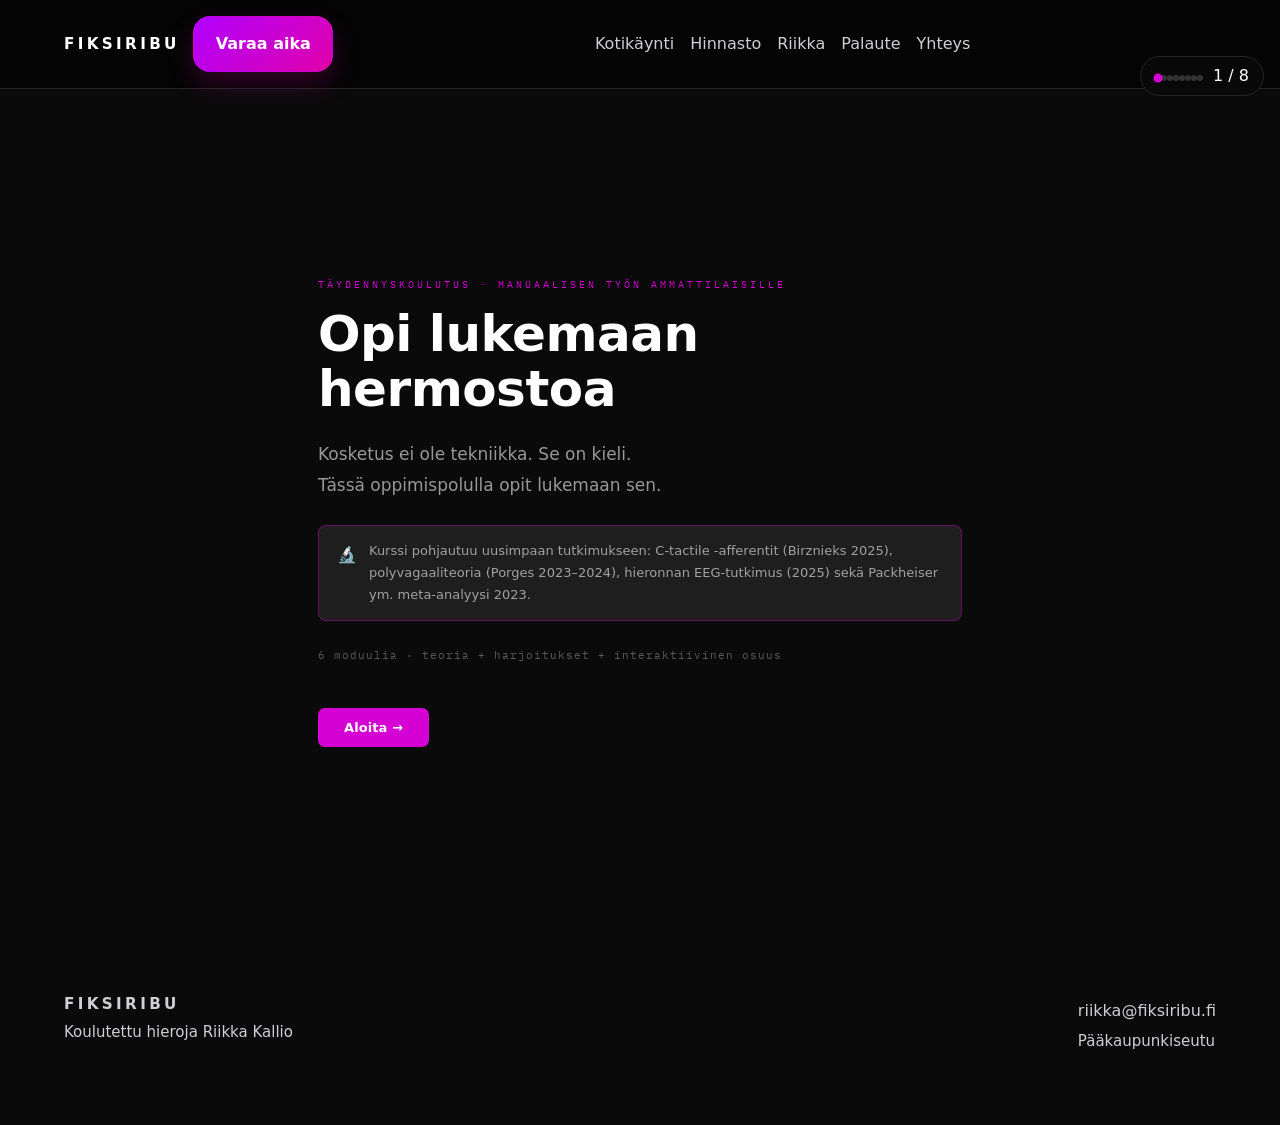
==== koulutus/index.html @ cb8a18ba "Lisää koulutus/index.html - Opi lukemaan hermostoa" ====
<!DOCTYPE html>
<html lang="fi">
<head>
  <meta charset="utf-8">
  <meta name="viewport" content="width=device-width, initial-scale=1">
  <title>Opi lukemaan hermostoa | Täydennyskoulutus | Fiksiribu</title>
  <meta name="description" content="Opi lukemaan hermostoa -täydennyskoulutus manuaalisen työn ammattilaisille. Interaktiivinen verkko-oppiminen hermoston toiminnasta ja kosketuksen laadusta.">
  <link rel="canonical" href="https://fiksiribu.fi/koulutus/">
  <meta property="og:type" content="website">
  <meta property="og:locale" content="fi_FI">
  <meta property="og:site_name" content="Fiksiribu">
  <meta property="og:title" content="Opi lukemaan hermostoa | Fiksiribu">
  <meta property="og:url" content="https://fiksiribu.fi/koulutus/">
  <link rel="stylesheet" href="../assets/css/style.css">
  <link rel="preconnect" href="https://fonts.googleapis.com">
  <link rel="preconnect" href="https://fonts.gstatic.com" crossorigin>
  <link href="https://fonts.googleapis.com/css2?family=IBM+Plex+Mono:wght@400;500&display=swap" rel="stylesheet">
  <style>

*{box-sizing:border-box;margin:0;padding:0}
:root{
  --bg:#0a0a0a;--bg2:#111;--card:#181818;--card2:#1e1e1e;
  --border:#252525;--border2:#333;
  --text:#fff;--muted:rgba(255,255,255,.58);--dim:rgba(255,255,255,.32);
  --pink:#d400d4;--pink2:#e040e0;--psoft:rgba(212,0,212,.14);--pborder:rgba(212,0,212,.38);
  --green:#00c896;--gsoft:rgba(0,200,150,.12);--gborder:rgba(0,200,150,.35);
  --red:#ff4444;--rsoft:rgba(255,68,68,.12);--rborder:rgba(255,68,68,.35);
  --sans:'Inter',system-ui,sans-serif;--mono:'IBM Plex Mono','Courier New',monospace;
}
html{scroll-behavior:smooth}
body{font-family:var(--sans);background:var(--bg);color:var(--text);min-height:100vh;-webkit-font-smoothing:antialiased}
.pb{position:fixed;top:0;left:0;height:2px;background:var(--pink);transition:width .4s;z-index:200}


.nlogo span{color:var(--pink)}


.dot{width:6px;height:6px;border-radius:50%;background:var(--border2);cursor:pointer;transition:all .2s;border:none;padding:0}
.dot.active{background:var(--pink);transform:scale(1.5)}
.dot.done{background:rgba(212,0,212,.45)}

.screen{display:none;min-height:100vh;padding:74px 0 80px}
.screen.active{display:block}
#si.active,#sf.active{display:flex}
.w{max-width:700px;margin:0 auto;padding:0 28px}
.lbl{font-family:var(--mono);font-size:10px;letter-spacing:3px;text-transform:uppercase;color:var(--pink);display:block;margin-bottom:14px}
h1{font-size:clamp(28px,5vw,50px);font-weight:800;line-height:1.1;margin-bottom:22px;letter-spacing:-.5px}
h2{font-size:clamp(18px,3vw,26px);font-weight:700;margin-bottom:16px;letter-spacing:-.3px}
h3{font-size:16px;font-weight:600;margin-bottom:10px}
p{font-size:15px;line-height:1.82;color:var(--muted);margin-bottom:15px}
strong{color:var(--text);font-weight:600}
.quote{font-size:clamp(16px,2.2vw,19px);font-style:italic;color:var(--text);border-left:2px solid var(--pink);padding:6px 0 6px 20px;margin:32px 0;line-height:1.65}
.btn{display:inline-block;font-family:var(--sans);font-size:13px;font-weight:600;padding:12px 26px;border:none;cursor:pointer;transition:all .2s;border-radius:7px;text-decoration:none;letter-spacing:.1px}
.btn-pink{background:var(--pink);color:#fff}.btn-pink:hover{background:#b800b8}
.btn-ghost{background:transparent;color:var(--text);border:1px solid var(--border2);margin-right:10px}.btn-ghost:hover{border-color:rgba(255,255,255,.35);background:var(--card)}
.nb{margin-top:44px;display:flex;flex-wrap:wrap;gap:4px;align-items:center}
.card{background:var(--card);border:1px solid var(--border);border-radius:10px;padding:18px 22px;margin-bottom:10px}
.clbl{font-family:var(--mono);font-size:9px;letter-spacing:2.5px;text-transform:uppercase;color:var(--pink);margin-bottom:6px;display:block}
.card p{margin:0;font-size:14px;color:var(--muted);line-height:1.7}
.divider{height:1px;background:var(--border);margin:38px 0}
.sci{background:var(--card2);border:1px solid var(--pborder);border-radius:8px;padding:14px 18px;margin:16px 0;display:flex;gap:12px;align-items:flex-start}
.sci-icon{font-size:16px;flex-shrink:0;margin-top:2px}
.sci-text{font-size:13px;color:var(--muted);line-height:1.7}
.sci-text strong{color:var(--pink);font-weight:600}
#si{background:var(--bg);align-items:center;padding:0}
#si .w{padding:80px 28px}
#sf{background:var(--bg);align-items:center;justify-content:center;text-align:center;padding:0}
#sf .w{padding:80px 28px}
#sf .principle{font-size:clamp(18px,3vw,24px);font-style:italic;color:var(--pink);margin:32px 0;line-height:1.5}
#sf .footer{font-family:var(--mono);font-size:10px;color:var(--dim);letter-spacing:3px;margin-top:16px}
.anim{background:var(--bg2);border:1px solid var(--border);border-radius:10px;margin:26px 0;position:relative;overflow:hidden}
canvas{display:block;width:100%}
.albl{position:absolute;bottom:10px;right:14px;font-family:var(--mono);font-size:9px;color:var(--dim);letter-spacing:2px}

/* RESPONSE */
.rg{display:grid;grid-template-columns:1fr 1fr;gap:10px;margin:22px 0}
@media(max-width:500px){.rg{grid-template-columns:1fr}}
.rc{background:var(--card);border:1px solid var(--border);border-radius:10px;padding:18px;cursor:pointer;transition:all .2s}
.rc:hover{transform:translateY(-2px);border-color:var(--border2)}
.rc .icon{font-size:20px;margin-bottom:8px;display:block}
.rc h4{font-size:14px;font-weight:600;margin-bottom:4px}
.rc p{font-size:12px;color:var(--dim);margin:0;line-height:1.6}
.rc.safe{border-color:var(--pborder)}
.rc.threat{border-color:var(--rborder)}
.rbox{display:none;padding:15px 18px;margin-bottom:6px;border-left:2px solid var(--pink);background:var(--card);border-radius:0 8px 8px 0;font-size:14px;line-height:1.75;color:var(--muted)}

/* SIGNAL BARS */
.sigs{margin:22px 0}
.srow{display:flex;align-items:center;gap:14px;margin-bottom:13px}
.sname{font-family:var(--mono);font-size:10px;letter-spacing:1px;width:155px;flex-shrink:0;color:var(--dim);text-transform:uppercase}
.sbg{flex:1;height:4px;background:var(--border);border-radius:2px;overflow:hidden}
.sbar{height:100%;width:0;transition:width 1.1s ease;border-radius:2px}
.sval{font-family:var(--mono);font-size:10px;width:52px;text-align:right;letter-spacing:1px}
.simbtns{display:flex;gap:8px;flex-wrap:wrap}
.sbtn{font-family:var(--mono);font-size:10px;letter-spacing:1.5px;text-transform:uppercase;padding:9px 16px;border:1px solid var(--border);background:var(--card);cursor:pointer;transition:all .2s;color:var(--muted);border-radius:6px}
.sbtn:hover{border-color:var(--border2);color:var(--text)}
.sbtn.os{background:var(--psoft);border-color:var(--pborder);color:var(--pink)}
.sbtn.ot{background:var(--rsoft);border-color:var(--rborder);color:var(--red)}

/* KUDOSVASTEET */
.vtabs{display:flex;flex-wrap:wrap;gap:5px;margin:20px 0 0}
.vtab{font-family:var(--mono);font-size:10px;letter-spacing:1.5px;text-transform:uppercase;padding:7px 13px;border:1px solid var(--border);background:var(--card);cursor:pointer;transition:all .2s;color:var(--dim);border-radius:6px}
.vtab:hover{border-color:var(--border2);color:var(--text)}
.vtab.on{background:var(--pink);color:#fff;border-color:var(--pink)}
.vbox{background:var(--card);border:1px solid var(--border);border-radius:0 10px 10px 10px;padding:24px;min-height:190px;animation:fi .25s ease;margin-top:-1px}
@keyframes fi{from{opacity:0;transform:translateY(4px)}to{opacity:1;transform:translateY(0)}}
.vstate{font-family:var(--mono);font-size:9px;letter-spacing:3px;text-transform:uppercase;color:var(--pink);margin-bottom:5px}
.vtitle{font-size:21px;font-weight:700;margin-bottom:11px;letter-spacing:-.3px}
.vfeel{font-size:14px;font-style:italic;color:var(--muted);margin-bottom:12px;line-height:1.65}
.vdesc{font-size:13px;line-height:1.75;color:var(--muted);margin-bottom:12px}
.vact{border-left:2px solid var(--pink);padding:11px 15px;background:var(--bg2);border-radius:0 6px 6px 0;font-size:13px;line-height:1.7;color:var(--muted)}
.vact strong{font-family:var(--mono);font-size:9px;letter-spacing:2px;text-transform:uppercase;color:var(--pink);display:block;margin-bottom:4px}

/* STEPS */
.step{display:flex;gap:16px;align-items:flex-start;background:var(--card);border:1px solid var(--border);border-radius:10px;border-left:2px solid var(--pink);padding:16px 18px;margin-bottom:9px}
.snum{font-family:var(--mono);font-size:19px;font-weight:500;color:var(--pink);flex-shrink:0;line-height:1.2}
.stxt{font-size:14px;line-height:1.75;color:var(--muted)}
.stxt strong{color:var(--text);font-weight:600}

/* INTERACTIVE EXERCISES */
.ex-wrap{background:var(--card);border:1px solid var(--border);border-radius:10px;padding:22px;margin:16px 0}
.ex-title{font-family:var(--mono);font-size:10px;letter-spacing:2px;text-transform:uppercase;color:var(--pink);margin-bottom:10px}
.ex-desc{font-size:14px;color:var(--muted);line-height:1.75;margin-bottom:16px}
.ex-btn{font-family:var(--mono);font-size:10px;letter-spacing:1.5px;text-transform:uppercase;padding:9px 18px;border:1px solid var(--pborder);background:var(--psoft);cursor:pointer;transition:all .2s;color:var(--pink);border-radius:6px;margin-right:8px;margin-bottom:8px}
.ex-btn:hover{background:var(--pink);color:#fff;border-color:var(--pink)}
.ex-result{margin-top:14px;padding:14px 16px;border-radius:8px;font-size:14px;line-height:1.75;display:none}
.ex-result.show{display:block}
.ex-result.good{background:var(--gsoft);border:1px solid var(--gborder);color:rgba(255,255,255,.8)}
.ex-result.neutral{background:var(--psoft);border:1px solid var(--pborder);color:rgba(255,255,255,.8)}

/* TIMER */
.timer-wrap{text-align:center;padding:24px 0}
.timer-ring{width:100px;height:100px;margin:0 auto 16px;position:relative}
.timer-ring svg{transform:rotate(-90deg)}
.timer-num{position:absolute;top:50%;left:50%;transform:translate(-50%,-50%);font-family:var(--mono);font-size:22px;font-weight:500;color:var(--text)}
.timer-label{font-family:var(--mono);font-size:11px;letter-spacing:2px;color:var(--dim);text-transform:uppercase;margin-bottom:14px}
.timer-inst{font-size:14px;color:var(--muted);line-height:1.7;max-width:420px;margin:0 auto 16px}

/* VELOCITY SLIDER */
.vel-wrap{margin:20px 0}
.vel-label{display:flex;justify-content:space-between;font-family:var(--mono);font-size:10px;color:var(--dim);letter-spacing:1px;margin-bottom:8px}
input[type=range]{width:100%;-webkit-appearance:none;appearance:none;height:4px;background:var(--border2);border-radius:2px;outline:none;cursor:pointer}
input[type=range]::-webkit-slider-thumb{-webkit-appearance:none;width:18px;height:18px;background:var(--pink);border-radius:50%;cursor:pointer;transition:transform .1s}
input[type=range]::-webkit-slider-thumb:hover{transform:scale(1.2)}
.vel-feedback{margin-top:14px;padding:12px 16px;border-radius:8px;font-family:var(--mono);font-size:11px;letter-spacing:1px;text-align:center;transition:all .3s}

/* QUIZ */
.quiz-q{font-size:15px;font-weight:600;color:var(--text);margin-bottom:14px;line-height:1.5}
.quiz-opts{display:flex;flex-direction:column;gap:8px}
.qopt{background:var(--bg2);border:1px solid var(--border);border-radius:8px;padding:12px 16px;cursor:pointer;font-size:14px;color:var(--muted);transition:all .2s;text-align:left}
.qopt:hover{border-color:var(--border2);color:var(--text)}
.qopt.correct{background:var(--gsoft);border-color:var(--gborder);color:#fff}
.qopt.wrong{background:var(--rsoft);border-color:var(--rborder);color:#fff}
.quiz-exp{margin-top:12px;padding:12px 16px;background:var(--card2);border-radius:8px;font-size:13px;color:var(--muted);line-height:1.7;display:none}
.quiz-exp.show{display:block}

/* PRESS DEMO */
.pdemo{position:relative;cursor:pointer}
.phint{position:absolute;top:12px;left:50%;transform:translateX(-50%);font-family:var(--mono);font-size:10px;letter-spacing:2px;color:var(--dim);background:rgba(0,0,0,.6);padding:4px 12px;border-radius:20px;white-space:nowrap;pointer-events:none}

/* OBSERVATION CHECKLIST */
.checklist{display:grid;grid-template-columns:1fr 1fr;gap:8px;margin:16px 0}
@media(max-width:480px){.checklist{grid-template-columns:1fr}}
.citem{display:flex;align-items:center;gap:10px;background:var(--card);border:1px solid var(--border);border-radius:8px;padding:10px 14px;cursor:pointer;transition:all .2s;user-select:none}
.citem:hover{border-color:var(--border2)}
.citem.checked{background:var(--psoft);border-color:var(--pborder)}
.cbox{width:16px;height:16px;border:1px solid var(--border2);border-radius:4px;flex-shrink:0;display:flex;align-items:center;justify-content:center;transition:all .2s;font-size:11px}
.citem.checked .cbox{background:var(--pink);border-color:var(--pink);color:#fff}
.ctext{font-size:12px;color:var(--muted);line-height:1.4}
.citem.checked .ctext{color:var(--text)}
.c-score{font-family:var(--mono);font-size:11px;color:var(--dim);letter-spacing:1px;margin-top:10px}

/* BREATH EXERCISE */
.breath-ring{width:120px;height:120px;margin:0 auto;border-radius:50%;border:2px solid var(--pborder);display:flex;align-items:center;justify-content:center;font-family:var(--mono);font-size:12px;letter-spacing:1px;color:var(--pink);transition:all .4s ease;position:relative}
.breath-phase{font-size:11px;letter-spacing:2px;text-transform:uppercase}

/* TABS for sections */
.stabs{display:flex;border-bottom:1px solid var(--border);margin-bottom:20px;gap:0}
.stab{font-family:var(--mono);font-size:10px;letter-spacing:2px;text-transform:uppercase;padding:10px 16px;cursor:pointer;color:var(--dim);border-bottom:2px solid transparent;margin-bottom:-1px;transition:all .2s}
.stab:hover{color:var(--text)}
.stab.on{color:var(--pink);border-bottom-color:var(--pink)}
.spanel{display:none}.spanel.on{display:block}

  /* Kurssi-spesifinen: piilota site-header padding-kompensaatio */
  .koulutus-wrap { padding-top: 0; }
  .screen { padding-top: 0; }
  #si { min-height: calc(100vh - 54px); }
  #sf { min-height: calc(100vh - 54px); }
  </style>
  <script type="text/javascript">
    (function(c,l,a,r,i,t,y){
        c[a]=c[a]||function(){(c[a].q=c[a].q||[]).push(arguments)};
        t=l.createElement(r);t.async=1;t.src="https://www.clarity.ms/tag/"+i;
        y=l.getElementsByTagName(r)[0];y.parentNode.insertBefore(t,y);
    })(window, document, "clarity", "script", "wnuwogjlbn");
  </script>
</head>
<body>
  <a class="skip-link" href="#main-content">Siirry sisältöön</a>
  <div class="site-shell">
    <header class="site-header">
      <div class="container header-inner">
        <div class="header-top">
          <a class="brand" href="../index.html" aria-label="Fiksiribu etusivu">FIKSIRIBU</a>
          <a class="button button-primary header-cta" href="https://ajanvaraus.fiksiribu.fi">Varaa aika</a>
        </div>
        <nav class="site-nav" aria-label="Päänavigaatio">
          <ul class="nav-list">
            <li><a href="../kotikaynti.html">Kotikäynti</a></li>
            <li><a href="../hinnasto.html">Hinnasto</a></li>
            <li><a href="../riikka-kallio.html">Riikka</a></li>
            <li><a href="../palaute.html">Palaute</a></li>
            <li><a href="../yhteys.html">Yhteys</a></li>
          </ul>
        </nav>
      </div>
    </header>

    <main id="main-content">
      <div class="koulutus-wrap">
        <!-- Progress bar -->
        <div class="pb" id="pb"></div>
        <!-- Module dots nav -->
        <div style="position:fixed;top:56px;right:16px;z-index:90;display:flex;align-items:center;gap:10px;background:rgba(10,10,10,0.85);backdrop-filter:blur(10px);padding:6px 14px;border-radius:20px;border:1px solid #252525">
          <div class="ndots" id="dots"></div>
          <div class="nctr" id="ctr"></div>
        </div>

<div class="pb" id="pb"></div>

<!-- INTRO -->
<div class="screen active" id="si">
  <div class="w">
    <span class="lbl">Täydennyskoulutus · Manuaalisen työn ammattilaisille</span>
    <h1>Opi lukemaan<br>hermostoa</h1>
    <p style="font-size:17px;color:var(--muted)">Kosketus ei ole tekniikka. Se on kieli.<br>Tässä oppimispolulla opit lukemaan sen.</p>
    <div class="sci" style="margin:24px 0">
      <div class="sci-icon">🔬</div>
      <div class="sci-text">Kurssi pohjautuu uusimpaan tutkimukseen: C-tactile -afferentit (Birznieks 2025), polyvagaaliteoria (Porges 2023–2024), hieronnan EEG-tutkimus (2025) sekä Packheiser ym. meta-analyysi 2023.</div>
    </div>
    <p style="font-family:var(--mono);font-size:11px;color:var(--dim);letter-spacing:1px">6 moduulia · teoria + harjoitukset + interaktiivinen osuus</p>
    <button class="btn btn-pink" style="margin-top:28px" onclick="go(1)">Aloita →</button>
  </div>
</div>

<!-- M1: IHO ON HERMOSTO -->
<div class="screen" id="s1">
  <div class="w">
    <span class="lbl">Moduuli 1 / 6 — Perusta</span>
    <h1>Iho on hermosto</h1>
    <p>Kosketus ei jää iholle. Se kulkee hermostoa pitkin aivoihin alle sekunnissa — ennen kuin asiakas tietoisesti rekisteröi mitään.</p>

    <div class="anim" style="height:170px">
      <canvas id="c1" height="170"></canvas>
      <div class="albl">IHON RESEPTORIT · JATKUVA SIGNAALI</div>
    </div>

    <div class="sci"><div class="sci-icon">🔬</div><div class="sci-text"><strong>Birznieks 2025 (Journal of Physiology):</strong> C-tactile -afferentit toimivat "stealth-järjestelmänä" — ne eivät tuota tietoista tunnetta vaan ohjaavat emotionaalista prosessointia taustalla. Karvainen iho on niiden pääalue.</div></div>

    <div class="stabs">
      <div class="stab on" onclick="stab(this,'rt1')">Reseptorit</div>
      <div class="stab" onclick="stab(this,'rt2')">Kulkureitti</div>
      <div class="stab" onclick="stab(this,'rt3')">Optimaalinen stimulaatio</div>
    </div>

    <div class="spanel on" id="rt1">
      <div class="card"><span class="clbl">Meissner</span><p>Nopea liike, rytmi, 3–40 Hz. Herättää tarkkaavaisuuden. Ensimmäinen reagoija.</p></div>
      <div class="card"><span class="clbl">Merkel</span><p>Vakaa paine, jatkuvuus. Luo turvallisuuden tunteen. Antaa luvan avata kudosta.</p></div>
      <div class="card"><span class="clbl">Ruffini</span><p>Venytys ja suunta. Rauhoittaa. Aktivoi parasympaattisen. Syvässä työskentelyssä keskeinen.</p></div>
      <div class="card"><span class="clbl">Pacini</span><p>Värähtely, 40–500 Hz. Nopea varoitusjärjestelmä. Liikaa käytettynä tekee kudoksesta levottoman.</p></div>
      <div class="card"><span class="clbl">C-tactile</span><p>Hidas, lämmin kosketus ~3 cm/s. Vapauttaa oksitosiinia. Aktivoi ventraalivagaalisen järjestelmän.</p></div>
    </div>
    <div class="spanel" id="rt2">
      <div class="card"><span class="clbl">Kulkureitti</span><p>Iho → afferentit sensoriset radat → selkäytimen dorsaalisarvi → talamus → somatosensorinen aivokuori + insula → limbinen järjestelmä arvioi turvallisuuden → vagus → parasympaattinen aktivaatio → gamma-motoneuronien inhiboituminen → lihastonuksen lasku.</p></div>
      <div class="sci"><div class="sci-icon">🔬</div><div class="sci-text"><strong>EEG-tutkimus 2025:</strong> Kohtalainen paine hieronnassa lisäsi alfaaktiviteettia (rentoutuminen) ja vähensi betaa/gammaa. Frontaalinen alfaepäsymmetria siirtyi vasemmalle — positiivinen affektiivinen tila.</div></div>
    </div>
    <div class="spanel" id="rt3">
      <div class="card"><span class="clbl">C-tactile optimum</span><p>~3 cm/s nopeus · 1–2 mN paine · ihonlämpö ~32°C · karvainen iho (ei kämmenselkä). Tämä on parasympaattisen rauhoittumisen ikkuna.</p></div>
      <div class="card"><span class="clbl">Ruffini optimum</span><p>Pitkät, hitaat vedot 10–30 sekuntia. Ei nykäistä. Suunta pysyvä. Faskiaalinen jännitys laskee.</p></div>
      <div class="card"><span class="clbl">Merkel optimum</span><p>Hidas, vakaa paine ~0.3–0.5 N. Ei liikettä. Luo ennakoitavuuden ja vakauden tunteen hermostolle.</p></div>
    </div>

    <div class="nb">
      <button class="btn btn-ghost" onclick="go(0)">← Takaisin</button>
      <button class="btn btn-pink" onclick="go(2)">Seuraava →</button>
    </div>
  </div>
</div>

<!-- M2: HERMOSTON LOGIIKKA -->
<div class="screen" id="s2">
  <div class="w">
    <span class="lbl">Moduuli 2 / 6 — Hermoston logiikka</span>
    <h1>Hermosto kysyy aina<br>yhden kysymyksen</h1>
    <div class="quote">"Olenko turvassa?"</div>
    <p>Jokainen kosketus arvioidaan ennen tietoista ajattelua. Porges (2023) kutsuu tätä <strong>neuroseptioksi</strong> — kehon automaattinen turvallisuusskanneri, joka toimii ilman tietoisuutta.</p>

    <div class="sci"><div class="sci-icon">🔬</div><div class="sci-text"><strong>Porges 2023–2024 (The Vagal Paradox):</strong> Ventraalivagaalinen järjestelmä — sosiaalinen sitoutuminen, turvallisuus, yhteys — on hierarkkisesti ensimmäinen. Sympaattinen mobilisaatio ja dorsaalivagaalinen jähmettyminen aktivoituvat vasta kun turvallisuus puuttuu.</div></div>

    <p style="margin-top:8px">Kumman viestin kosketus lähettää?</p>
    <div class="rg">
      <div class="rc safe" onclick="pickR('safe')"><span class="icon">🤲</span><h4>Hidas, tasainen kosketus</h4><p>Ennakoitava. Sama rytmi. Pysyvä paino.</p></div>
      <div class="rc threat" onclick="pickR('threat')"><span class="icon">👊</span><h4>Nopea, voimakas kosketus</h4><p>Yllättävä. Muuttuva. Pakottava.</p></div>
    </div>
    <div class="rbox" id="rbox"></div>

    <div class="divider"></div>
    <h2>Simuloi hermoston vaste</h2>
    <div class="sigs">
      <div class="srow"><div class="sname">Lihastonus</div><div class="sbg"><div class="sbar" id="b1"></div></div><div class="sval" id="v1">—</div></div>
      <div class="srow"><div class="sname">Hengitys</div><div class="sbg"><div class="sbar" id="b2"></div></div><div class="sval" id="v2">—</div></div>
      <div class="srow"><div class="sname">Parasympaattinen</div><div class="sbg"><div class="sbar" id="b3"></div></div><div class="sval" id="v3">—</div></div>
      <div class="srow"><div class="sname">Syke</div><div class="sbg"><div class="sbar" id="b4"></div></div><div class="sval" id="v4">—</div></div>
    </div>
    <div class="simbtns">
      <button class="sbtn" id="sb1" onclick="runSig('safe')">▶ Turvallinen kosketus</button>
      <button class="sbtn" id="sb2" onclick="runSig('threat')">▶ Uhkaava kosketus</button>
    </div>

    <div class="divider"></div>
    <h2>Harjoitus: Nopeuden vaikutus</h2>
    <p>Säädä kosketuksen nopeutta. Mitä hermosto tekee?</p>
    <div class="vel-wrap">
      <div class="vel-label"><span>HIDAS (1 cm/s)</span><span>NOPEA (20 cm/s)</span></div>
      <input type="range" min="1" max="20" value="3" id="velSlider" oninput="updateVel(this.value)">
      <div class="vel-feedback" id="velFb"></div>
    </div>

    <div class="nb">
      <button class="btn btn-ghost" onclick="go(1)">← Takaisin</button>
      <button class="btn btn-pink" onclick="go(3)">Seuraava →</button>
    </div>
  </div>
</div>

<!-- M3: KUDOSVASTEET -->
<div class="screen" id="s3">
  <div class="w">
    <span class="lbl">Moduuli 3 / 6 — Kudosvasteet</span>
    <h1>Viisi kudosvastetta</h1>
    <p>Hermosto puhuu käsiesi kautta. Nämä ovat sen viisi tapaa vastata kosketukseen.</p>
    <div class="vtabs" id="vtabs"></div>
    <div class="vbox" id="vbox"></div>

    <div class="divider"></div>
    <h2>Tunnista vaste — harjoitus</h2>
    <p>Lue kuvaus. Mikä kudosvaste on kyseessä?</p>
    <div id="quizWrap"></div>

    <div class="divider"></div>
    <div class="quote">"Sinä et avaa kudosta. Sinä annat keholle mahdollisuuden avautua."</div>

    <div class="nb">
      <button class="btn btn-ghost" onclick="go(2)">← Takaisin</button>
      <button class="btn btn-pink" onclick="go(4)">Seuraava →</button>
    </div>
  </div>
</div>

<!-- M4: HAVAINNOINTI -->
<div class="screen" id="s4">
  <div class="w">
    <span class="lbl">Moduuli 4 / 6 — Havainnointi</span>
    <h1>Ensin katsot,<br>sitten kosketat</h1>
    <p>Hermostoa luetaan näkemällä ennen tekemistä. Harjoittele ensin yhtä signaalia kerrallaan — liian moni havaintopiste tekee kehosta kohinaa.</p>

    <div class="sci"><div class="sci-icon">🔬</div><div class="sci-text"><strong>Packheiser ym. 2023 (meta-analyysi):</strong> Kosketuksen <em>tiheys</em> korreloi positiivisten terveysvaikutusten kanssa enemmän kuin kesto. Ammattilaisen ja tutun henkilön kosketuksella ei ollut eroa vaikuttavuudessa.</div></div>

    <div class="divider"></div>
    <h2>Hermoston havainnoitavat signaalit</h2>
    <p>Merkitse ne signaalit joita tunnistat jo nyt omassa työssäsi:</p>
    <div class="checklist" id="checklist"></div>
    <div class="c-score" id="cscore"></div>

    <div class="divider"></div>
    <h2>Havainnoinnin järjestys</h2>
    <div class="step"><div class="snum">1</div><div class="stxt"><strong>Hengitys</strong> — kertoo vireystilan ennen kosketusta. Katkonainen = sympaattinen. Syvä ja laskeva = parasympaattinen. Pysähtynyt = puolustus.</div></div>
    <div class="step"><div class="snum">2</div><div class="stxt"><strong>Kasvot</strong> — "tonusmaski". Sympatikus kiristää kasvojen faskian. Pehmeät kasvot = turva. Kalvomainen, kireä iho = puolustus.</div></div>
    <div class="step"><div class="snum">3</div><div class="stxt"><strong>Paino ja asento</strong> — epätasainen paino = valmius. Tasainen = luottamus. Hartiat ylhäällä = sympaattinen. Pudonneet = parasympaattinen.</div></div>
    <div class="step"><div class="snum">4</div><div class="stxt"><strong>Kosketus</strong> — uppoaa = kyllä. Vetäytyy = ei. Odota ennen kuin teet lisää. Älä johda — seuraa.</div></div>

    <div class="nb">
      <button class="btn btn-ghost" onclick="go(3)">← Takaisin</button>
      <button class="btn btn-pink" onclick="go(5)">Seuraava →</button>
    </div>
  </div>
</div>

<!-- M5: KÄYTÄNTÖ & LAATU -->
<div class="screen" id="s5">
  <div class="w">
    <span class="lbl">Moduuli 5 / 6 — Käytäntö</span>
    <h1>Laatu ratkaisee,<br>ei voima</h1>
    <p>Sama voima — täysin eri viesti. Ero ei ole kädessä. Ero on hermoston tulkinnassa.</p>

    <div class="anim pdemo" style="height:165px" id="pdemo" onclick="togglePress()">
      <canvas id="c4" height="165"></canvas>
      <div class="phint" id="phint">Klikkaa vaihtaaksesi tilaa</div>
    </div>

    <div class="sci"><div class="sci-icon">🔬</div><div class="sci-text"><strong>EEG-tutkimus 2025:</strong> Kohtalainen paine → parasympaattinen/rentoutumisprofiili. Voimakas, nopea paine → sympaattinen aktivaatio, neuromotorin herkistyminen. Sama käsi, täysin eri hermoston vasteet.</div></div>

    <div class="divider"></div>
    <h2>Harjoitus: Kosketuksen laadun kalibrointi</h2>

    <div class="ex-wrap">
      <div class="ex-title">⏱ Hitausharjoitus — tee itse</div>
      <div class="ex-desc">Laske kätesi omalle ranteellesi. Liiku siitä kyynärpäähäsi. Tavoite: niin hitaasti että matka kestää yli 30 sekuntia. C-tactile -optimaali on ~3 cm/s.</div>
      <button class="ex-btn" onclick="startTimer(30,'t1','Hyvä. Tässä nopeudessa C-tactile -järjestelmä aktivoituu ja oksitosiini vapautuu. Hermosto tunnistaa tämän turvalliseksi.')">▶ Käynnistä 30s ajastin</button>
      <div id="t1" class="timer-wrap" style="display:none">
        <div class="timer-ring">
          <svg width="100" height="100" viewBox="0 0 100 100">
            <circle cx="50" cy="50" r="44" fill="none" stroke="var(--border2)" stroke-width="4"/>
            <circle cx="50" cy="50" r="44" fill="none" stroke="var(--pink)" stroke-width="4" stroke-dasharray="276.5" id="tring1" stroke-dashoffset="0"/>
          </svg>
          <div class="timer-num" id="tnum1">30</div>
        </div>
        <div class="timer-label" id="tinst1">Liiku hitaasti ranteesta kyynärpäähän</div>
      </div>
      <div class="ex-result" id="tres1"></div>
    </div>

    <div class="ex-wrap">
      <div class="ex-title">🫁 Hengityssynkronia — parin kanssa</div>
      <div class="ex-desc">Laske kätesi asiakkaan selkään. Älä liiku. Odota kolme hengitystä. Neljännellä: anna oman hengityksesi rytmittyä asiakkaan hengitykseen. Tämä on neurofoninen synkronia — hermostot alkavat resonoida.</div>
      <button class="ex-btn" onclick="startBreath()">▶ Hengitysohjaaja</button>
      <div id="breathWrap" style="display:none;margin-top:16px">
        <div class="breath-ring" id="breathRing">
          <span class="breath-phase" id="bphase">SISÄÄN</span>
        </div>
        <div style="text-align:center;margin-top:10px;font-family:var(--mono);font-size:10px;color:var(--dim);letter-spacing:2px" id="bctr">kierros 1 / 6</div>
        <div style="text-align:center;margin-top:8px;font-size:13px;color:var(--muted)" id="binst">Hengitä rauhallisesti. Anna myös oma kehosi laskeutua.</div>
      </div>
    </div>

    <div class="ex-wrap">
      <div class="ex-title">👁 Havaintopäiväkirja — seuraavat 3 hoitoa</div>
      <div class="ex-desc">Valitse yksi signaali jonka harjoittelet seuraavassa kolmessa hoidossa. Vain yksi. Kun yksi tulee näkyviin, muut alkavat kertoa samaa tarinaa.</div>
      <div style="display:flex;flex-wrap:wrap;gap:8px;margin-top:4px">
        <button class="ex-btn" onclick="selectSignal(this,'Hengitys')">Hengitys</button>
        <button class="ex-btn" onclick="selectSignal(this,'Kasvojen pehmeys')">Kasvojen pehmeys</button>
        <button class="ex-btn" onclick="selectSignal(this,'Painon uppoaminen')">Painon uppoaminen</button>
        <button class="ex-btn" onclick="selectSignal(this,'Kudoksen mikroliike')">Kudoksen mikroliike</button>
      </div>
      <div class="ex-result" id="sigResult"></div>
    </div>

    <div class="nb">
      <button class="btn btn-ghost" onclick="go(4)">← Takaisin</button>
      <button class="btn btn-pink" onclick="go(6)">Seuraava →</button>
    </div>
  </div>
</div>

<!-- M6: KOMMUNIKOINTI -->
<div class="screen" id="s6">
  <div class="w">
    <span class="lbl">Moduuli 6 / 6 — Kommunikointi</span>
    <h1>Havainnoi — älä<br>diagnosoi</h1>
    <p>Ammattimainen hermostoviestintä tarkoittaa: kuvaat havaittuja ilmiöitä ilman tulkintaa, ilman diagnoosia, ilman ongelmatarinoita.</p>

    <div class="divider"></div>
    <h2>Kolmen lauseen protokolla</h2>
    <div class="step"><div class="snum">1</div><div class="stxt"><strong>Havainto</strong> — "Kun kosketan tähän, keho reagoi pienenä jännitteenä."</div></div>
    <div class="step"><div class="snum">2</div><div class="stxt"><strong>Kokemus</strong> — "Tuntuuko tämä sinusta painemaiselta, terävältä vai jotain muuta?"</div></div>
    <div class="step"><div class="snum">3</div><div class="stxt"><strong>Toiminta</strong> — "Hidastan hieman, jotta keho ehtii mukaan."</div></div>

    <div class="divider"></div>
    <h2>Harjoitus: Oikea vai väärä lausumistapa?</h2>
    <div id="langQuiz"></div>

    <div class="divider"></div>
    <div class="quote">"Odota kunnes keho sanoo kyllä."</div>

    <div class="nb">
      <button class="btn btn-ghost" onclick="go(5)">← Takaisin</button>
      <button class="btn btn-pink" onclick="go(7)">Yhteenveto →</button>
    </div>
  </div>
</div>

<!-- FINAL -->
<div class="screen" id="sf">
  <div class="w">
    <span class="lbl" style="display:block;text-align:center">Kurssi suoritettu</span>
    <h1 style="text-align:center">Hermosto on<br>luettavissa</h1>
    <div class="principle">"Odota kunnes keho sanoo kyllä."</div>
    <p>Harjoittele ensin yhtä signaalia kerrallaan.<br>Kun yksi tulee näkyviin, muut alkavat kertoa samaa tarinaa.</p>
    <div class="sci" style="text-align:left;margin:24px 0"><div class="sci-icon">📚</div><div class="sci-text">Lähdeaineisto: Birznieks 2025 · Porges 2023–2024 · Packheiser ym. 2023 · EEG-hierontatutkimus 2025 · McGlone ym. 2014 · Löken ym. 2009</div></div>
    <button class="btn btn-pink" onclick="go(0)">Aloita alusta</button>
    <p class="footer">FIKSIRIBU · RIIKKA KALLIO · FIKSIRIBU.FI/KOULUTUS</p>
  </div>
</div>

<script>
// --- NAV ---
const IDS=['si','s1','s2','s3','s4','s5','s6','sf'];
let cur=0;
function go(n){
  IDS.forEach(id=>document.getElementById(id).classList.remove('active'));
  document.getElementById(IDS[n]).classList.add('active');
  cur=n;ui();window.scrollTo(0,0);
  if(n===1)c1Start();
  if(n===3){buildVtabs();showV(0);buildQuiz();}
  if(n===4)buildChecklist();
  if(n===5)c4Start();
  if(n===6)buildLangQuiz();
}
function ui(){
  document.getElementById('pb').style.width=(cur/(IDS.length-1)*100)+'%';
  document.getElementById('ctr').textContent=(cur+1)+' / '+IDS.length;
  document.getElementById('dots').innerHTML=IDS.map((_,i)=>{
    const c='dot'+(i===cur?' active':i<cur?' done':'');
    return`<button class="${c}" onclick="go(${i})"></button>`;
  }).join('');
}
ui();

// --- SECTION TABS ---
function stab(el,panelId){
  el.closest('.w').querySelectorAll('.stab').forEach(t=>t.classList.remove('on'));
  el.classList.add('on');
  el.closest('.w').querySelectorAll('.spanel').forEach(p=>p.classList.remove('on'));
  document.getElementById(panelId).classList.add('on');
}

// --- C1 CANVAS ---
let r1;
function c1Start(){
  cancelAnimationFrame(r1);
  const cv=document.getElementById('c1');
  const ctx=cv.getContext('2d');
  cv.width=cv.parentElement.offsetWidth;
  const W=cv.width,H=170;let t=0;
  const recs=[
    {x:W*.08,y:H*.52,col:'#d400d4',lbl:'Merkel',ph:0},
    {x:W*.26,y:H*.44,col:'#ff66ff',lbl:'Meissner',ph:.7},
    {x:W*.47,y:H*.54,col:'#7c88ff',lbl:'Ruffini',ph:1.4},
    {x:W*.67,y:H*.44,col:'#55aaff',lbl:'Pacini',ph:2.1},
    {x:W*.86,y:H*.52,col:'#ff88cc',lbl:'C-tactile',ph:2.8},
  ];
  function draw(){
    ctx.clearRect(0,0,W,H);
    ctx.beginPath();
    for(let x=0;x<=W;x+=3){const y=H*.27+Math.sin(x*.02+t*.35)*3;x===0?ctx.moveTo(x,y):ctx.lineTo(x,y);}
    ctx.strokeStyle='rgba(224,0,168,.18)';ctx.lineWidth=1;ctx.stroke();
    ctx.beginPath();
    for(let x=0;x<=W;x+=3){const y=H*.79+Math.sin(x*.015+t*.28)*7;x===0?ctx.moveTo(x,y):ctx.lineTo(x,y);}
    ctx.strokeStyle='rgba(224,0,168,.09)';ctx.lineWidth=2;ctx.stroke();
    recs.forEach(r=>{
      const p=Math.sin(t*1.35+r.ph);
      if(p>0.1){
        ctx.beginPath();ctx.moveTo(r.x,r.y-13);ctx.lineTo(r.x,r.y-40-p*13);
        ctx.strokeStyle=r.col;ctx.globalAlpha=p*.8;ctx.lineWidth=1.5;ctx.stroke();ctx.globalAlpha=1;
      }
      const gr=ctx.createRadialGradient(r.x,r.y,0,r.x,r.y,(4+p*3)*3);
      gr.addColorStop(0,r.col+'44');gr.addColorStop(1,'transparent');
      ctx.beginPath();ctx.arc(r.x,r.y,(4+p*3)*3,0,Math.PI*2);ctx.fillStyle=gr;ctx.globalAlpha=.35+p*.2;ctx.fill();ctx.globalAlpha=1;
      ctx.beginPath();ctx.arc(r.x,r.y,4+p*3.5,0,Math.PI*2);
      ctx.fillStyle=r.col;ctx.globalAlpha=.5+p*.5;ctx.fill();ctx.globalAlpha=1;
      ctx.fillStyle='rgba(255,255,255,.45)';ctx.font='9px IBM Plex Mono,monospace';ctx.textAlign='center';
      ctx.fillText(r.lbl,r.x,r.y+19);
    });
    t+=0.038;r1=requestAnimationFrame(draw);
  }
  draw();
}

// --- RESPONSE ---
function pickR(type){
  const b=document.getElementById('rbox');b.style.display='block';
  b.style.borderLeftColor=type==='safe'?'var(--pink)':'var(--red)';
  b.innerHTML=type==='safe'
    ?'<strong style="color:#fff">Parasympaattinen aktivoituu.</strong> Lihastonus laskee. Kudos avautuu itsestään. Ventraalivagaalinen tila: turva, yhteys, palautuminen.'
    :'<strong style="color:var(--red)">Sympaattinen aktivoituu.</strong> Hermosto puolustaa. Lihastonus nousee. Mitä kovempaa painat, sitä enemmän hermosto vastustaa — ei lihaksen syy.';
}

// --- SIGNAL BARS ---
function runSig(type){
  document.getElementById('sb1').className='sbtn'+(type==='safe'?' os':'');
  document.getElementById('sb2').className='sbtn'+(type==='threat'?' ot':'');
  const cfg={
    safe:[{w:14,l:'matala',c:'var(--pink)'},{w:86,l:'syvä',c:'var(--pink)'},{w:90,l:'kyllä',c:'var(--pink)'},{w:22,l:'alhainen',c:'var(--pink)'}],
    threat:[{w:90,l:'korkea',c:'var(--red)'},{w:14,l:'matala',c:'var(--red)'},{w:6,l:'ei',c:'var(--red)'},{w:88,l:'korkea',c:'var(--red)'}]
  };
  cfg[type].forEach((c,i)=>{
    setTimeout(()=>{
      const b=document.getElementById('b'+(i+1));b.style.width=c.w+'%';b.style.background=c.c;
      const v=document.getElementById('v'+(i+1));v.textContent=c.l;v.style.color=c.c;
    },i*220);
  });
}

// --- VELOCITY SLIDER ---
function updateVel(v){
  v=parseInt(v);
  const fb=document.getElementById('velFb');
  let msg,col,bg;
  if(v<=5){
    msg=`${v} cm/s — C-tactile optimaali. Oksitosiinin vapautuminen, parasympaattinen aktivaatio, ventraalivagaalinen tila.`;
    col='var(--pink)';bg='var(--psoft)';
  } else if(v<=10){
    msg=`${v} cm/s — Edelleen C-tactile -alueella. Miellyttävä, rauhoittava. Hieman vähemmän optimaalinen kuin 3 cm/s.`;
    col='var(--green)';bg='var(--gsoft)';
  } else if(v<=15){
    msg=`${v} cm/s — Meissner aktivoituu voimakkaammin. Tarkkaavaisuus nousee. Rauhoittava vaikutus vähenee.`;
    col='rgba(255,200,50,0.9)';bg='rgba(255,200,50,0.1)';
  } else {
    msg=`${v} cm/s — Liian nopea C-tactilelle. Sympaattinen viritys, puolustusreaktio. Hermosto ei tulkitse tätä turvalliseksi.`;
    col='var(--red)';bg='var(--rsoft)';
  }
  fb.style.background=bg;fb.style.border=`1px solid ${col}`;fb.style.color=col;
  fb.style.padding='12px 16px';fb.style.borderRadius='8px';
  fb.textContent=msg;
}
updateVel(3);

// --- KUDOSVASTEET ---
const VV=[
  {n:'Uppoaminen',s:'TURVA',f:'Kudos ikään kuin imaisee käden sisään',
   d:'Hermosto on päättänyt: turvallista. Parasympaattinen aktivoituu. Lihastonus laskee automaattisesti. Golgin jänne-elimet päästävät irti.',
   a:'Pidä rytmi ja paino samana. Älä lisää voimaa — se on tyypillisin virhe. Uppoaminen on hermoston suostumus.'},
  {n:'Betoni',s:'EI VIELÄ',f:'Kiinteä, eloton pinta — ei työnnä pois muttei vastaanota',
   d:'Hermosto on varautunut. Se pitää lihastonuksen vakaana. Ei vastustus — suojautuminen. Gamma-motoneuronit aktiivisia.',
   a:'Älä paina lisää. Pysy paikallasi ja hengitä. Odota uloshengityksen syvenemistä. Hermosto arvioi sinua.'},
  {n:'Tonus',s:'ARVIOINTI',f:'Pieni värinä tai mikrojännite lihaksen alla',
   d:'Hermosto on arviointitilassa. Sympaattinen on läsnä mutta hallittavissa. Lihassukkulat varuillaan.',
   a:'Hidasta rytmiä. Pehmennä oma hengityksesi. Älä päätä etukäteen mihin menet. Anna hermoston valita suunta.'},
  {n:'Aaltoilu',s:'UUDELLEENJÄRJESTELY',f:'Kudos hengittää käden alla — avautuu ja sulkeutuu syklisesti',
   d:'Ventraalivagaalinen palautumistila. Aivorunko, hengitys ja syke synkronoituvat. Tätä ei voi pakottaa — se syntyy kun hermosto luottaa.',
   a:'Älä muuta mitään. Seuraa rytmiä, älä johda. Anna kudoksen johtaa sinua. Tämä on hermoston oma työ.'},
  {n:'Ei-yhteys',s:'JÄHMETTYMINEN',f:'Eloton, tasainen, etäinen — ei vastusta eikä vastaanota',
   d:'Dorsaalivagaalinen tila. Jähmettyminen, energiansäästö. Hermosto ei prosessoi stimulaatiota normaalisti. Trauma- tai uupumustila.',
   a:'Älä lisää ärsykkeitä. Ole paikalla, pidä rytmi, hengitä. Turvallinen läsnäolo on ainoa oikea interventio. Voimakas stimulaatio voi uudelleentraumatisoida.'},
];
function buildVtabs(){
  document.getElementById('vtabs').innerHTML=VV.map((v,i)=>
    `<button class="vtab${i===0?' on':''}" onclick="showV(${i})">${v.n}</button>`
  ).join('');
}
function showV(i){
  document.querySelectorAll('.vtab').forEach((t,j)=>t.classList.toggle('on',j===i));
  const v=VV[i];
  document.getElementById('vbox').innerHTML=`
    <div class="vstate">${v.s}</div>
    <div class="vtitle">${v.n}</div>
    <div class="vfeel">"${v.f}"</div>
    <div class="vdesc">${v.d}</div>
    <div class="vact"><strong>Mitä teet</strong>${v.a}</div>
  `;
}

// --- QUIZ ---
const QUIZZES=[
  {q:'Käsi laskeutuu kudokseen ja tuntuu kuin se imaisisi käden sisään ilman voimaa. Hengitys syvenee.',opts:['Uppoaminen','Betoni','Tonus','Ei-yhteys'],correct:0,exp:'Uppoaminen = hermoston suostumus. Parasympaattinen on aktivoitunut, lihastonus laskenut automaattisesti.'},
  {q:'Kudos on kiinteä ja tasainen. Ei virtausta, ei elävyyttä. Paino ei uppoa muttei myöskään törmää.',opts:['Aaltoilu','Betoni','Uppoaminen','Tonus'],correct:1,exp:'Betoni = "ei vielä". Hermosto arvioi. Älä paina enemmän — pysy ja hengitä.'},
  {q:'Kudos hengittää hitaasti käden alla. Avautuu, sulkeutuu, avautuu. Käsi ei liiku mutta paino tuntuu elävältä.',opts:['Tonus','Ei-yhteys','Aaltoilu','Betoni'],correct:2,exp:'Aaltoilu = ventraalivagaalinen palautumistila. Hermosto tekee oman työnsä. Älä häiritse.'},
];
let qIdx=0,qAnswered=false;
function buildQuiz(){qIdx=0;qAnswered=false;renderQuiz();}
function renderQuiz(){
  if(qIdx>=QUIZZES.length){
    document.getElementById('quizWrap').innerHTML='<div class="ex-result show good">✓ Kaikki vastattu. Hyvä työ — jatka harjoittelemaan tunnistamista käytännön tilanteissa.</div>';
    return;
  }
  const q=QUIZZES[qIdx];
  document.getElementById('quizWrap').innerHTML=`
    <div class="ex-wrap">
      <div class="ex-title">Kysymys ${qIdx+1} / ${QUIZZES.length}</div>
      <div class="quiz-q">${q.q}</div>
      <div class="quiz-opts">${q.opts.map((o,i)=>`<button class="qopt" onclick="answerQ(${i})">${o}</button>`).join('')}</div>
      <div class="quiz-exp" id="qexp">${q.exp}</div>
    </div>`;
  qAnswered=false;
}
function answerQ(i){
  if(qAnswered)return;qAnswered=true;
  const q=QUIZZES[qIdx];
  const opts=document.querySelectorAll('.qopt');
  opts[i].classList.add(i===q.correct?'correct':'wrong');
  if(i!==q.correct)opts[q.correct].classList.add('correct');
  document.getElementById('qexp').classList.add('show');
  setTimeout(()=>{qIdx++;renderQuiz();},2200);
}

// --- CHECKLIST ---
const SIGNALS=[
  'Hengityksen rytmi','Hengityksen syvyys','Kasvojen pehmeys',
  'Silmien ympäristö','Leuan jännite','Hartioiden asento',
  'Painon uppoaminen','Kudosvastus','Kudoksen mikroliike',
  'Lämpötilan muutos','Nielemisrefleksi','Mikroliike hengityksessä'
];
function buildChecklist(){
  const el=document.getElementById('checklist');
  el.innerHTML=SIGNALS.map((s,i)=>`
    <div class="citem" id="ci${i}" onclick="toggleCheck(${i})">
      <div class="cbox" id="cb${i}"></div>
      <div class="ctext">${s}</div>
    </div>`).join('');
  updateScore();
}
function toggleCheck(i){
  const el=document.getElementById('ci'+i);
  const cb=document.getElementById('cb'+i);
  const on=el.classList.toggle('checked');
  cb.textContent=on?'✓':'';
  updateScore();
}
function updateScore(){
  const n=document.querySelectorAll('.citem.checked').length;
  const t=SIGNALS.length;
  const pct=Math.round(n/t*100);
  let msg='';
  if(n===0)msg='Valitse signaalit joita tunnistat jo nyt';
  else if(pct<40)msg=`${n}/${t} — Hyvä lähtökohta. Harjoittele näitä ensin.`;
  else if(pct<70)msg=`${n}/${t} — Vahva perusta. Syventyminen on mahdollista.`;
  else msg=`${n}/${t} — Erinomainen havaintokyky. Jatka syventämistä.`;
  document.getElementById('cscore').textContent=msg;
}

// --- TIMER ---
let timerActive=false;
function startTimer(secs,wrapId,endMsg){
  if(timerActive)return;
  timerActive=true;
  const wrap=document.getElementById(wrapId);wrap.style.display='block';
  const ring=document.getElementById('tring'+wrapId.replace('t',''));
  const num=document.getElementById('tnum'+wrapId.replace('t',''));
  const circ=2*Math.PI*44;
  let remaining=secs;
  const interval=setInterval(()=>{
    remaining--;
    if(num)num.textContent=remaining;
    if(ring)ring.style.strokeDashoffset=circ*(1-remaining/secs);
    if(remaining<=0){
      clearInterval(interval);timerActive=false;
      const res=document.getElementById('tres'+wrapId.replace('t',''));
      if(res){res.textContent=endMsg;res.className='ex-result show good';}
    }
  },1000);
}

// --- BREATH ---
let breathActive=false,breathInterval;
function startBreath(){
  if(breathActive)return;
  breathActive=true;
  document.getElementById('breathWrap').style.display='block';
  const ring=document.getElementById('breathRing');
  const phase=document.getElementById('bphase');
  const ctr=document.getElementById('bctr');
  const inst=document.getElementById('binst');
  const phases=[
    {name:'SISÄÄN',dur:4000,size:'130px',col:'var(--pink)',inst:'Hengitä sisään — tunne rintakehä laajeneva'},
    {name:'PIDÄTÄ',dur:2000,size:'130px',col:'var(--pink)',inst:'Pidätä hetki — levollinen'},
    {name:'ULOS',dur:6000,size:'100px',col:'rgba(224,0,168,0.4)',inst:'Hidas uloshengitys — anna painon laskea'},
    {name:'LEPO',dur:2000,size:'100px',col:'rgba(224,0,168,0.25)',inst:'Lepoa — ennen seuraavaa'},
  ];
  let pi=0,round=1;
  function nextPhase(){
    const p=phases[pi];
    phase.textContent=p.name;
    ring.style.width=p.size;ring.style.height=p.size;
    ring.style.borderColor=p.col;phase.style.color=p.col;
    inst.textContent=p.inst;
    ctr.textContent=`kierros ${round} / 6`;
    pi++;
    if(pi>=phases.length){pi=0;round++;if(round>6){breathActive=false;inst.textContent='Valmis. Tunnetko eron?';return;}}
    breathInterval=setTimeout(nextPhase,p.dur);
  }
  nextPhase();
}

// --- SIGNAL SELECT ---
function selectSignal(btn,name){
  const res=document.getElementById('sigResult');
  res.className='ex-result show neutral';
  res.innerHTML=`<strong style="color:var(--pink)">✓ Valittu: ${name}</strong><br>Seuraa vain tätä signaalia kolmessa seuraavassa hoidossa. Älä tee muuta muutosta. Kirjaa lyhyesti mitä huomasit.`;
}

// --- CANVAS 4 ---
let r4,pm='gentle';
function togglePress(){pm=pm==='gentle'?'force':'gentle';document.getElementById('phint').textContent=pm==='gentle'?'Turvallinen kosketus':'Pakottava kosketus';}
function c4Start(){
  cancelAnimationFrame(r4);
  const cv=document.getElementById('c4');if(!cv)return;
  const ctx=cv.getContext('2d');cv.width=cv.parentElement.offsetWidth;
  const W=cv.width,H=165;let t=0;
  function draw(){
    ctx.clearRect(0,0,W,H);
    const g=pm==='gentle';
    const tension=g?7:34,speed=g?.44:2.1,col=g?'var(--pink)':'var(--red)';
    [.68,.8].forEach((yp,i)=>{
      ctx.beginPath();
      for(let x=0;x<=W;x+=3){const y=H*yp+Math.sin(x*.03+t*speed*(1-.2*i))*tension*(1-.3*i);x===0?ctx.moveTo(x,y):ctx.lineTo(x,y);}
      ctx.strokeStyle=g?`rgba(224,0,168,${i===0?.6:.22})`:`rgba(255,68,68,${i===0?.6:.22})`;ctx.lineWidth=2;ctx.stroke();
    });
    const pulse=Math.sin(t*.9);
    const hy=g?H*.2:H*.1;
    const gr=ctx.createRadialGradient(W/2,hy,0,W/2,hy,28);
    gr.addColorStop(0,g?'rgba(224,0,168,0.3)':'rgba(255,68,68,0.3)');gr.addColorStop(1,'transparent');
    ctx.beginPath();ctx.arc(W/2,hy,28,0,Math.PI*2);ctx.fillStyle=gr;ctx.fill();
    ctx.beginPath();ctx.arc(W/2,hy,13+pulse*2,0,Math.PI*2);
    ctx.strokeStyle=g?'rgba(224,0,168,0.7)':'rgba(255,68,68,0.7)';ctx.lineWidth=1.5;ctx.stroke();
    const al=g?13:45;
    ctx.beginPath();ctx.moveTo(W/2,hy+16);ctx.lineTo(W/2,hy+16+al);
    ctx.strokeStyle=g?'rgba(224,0,168,0.7)':'rgba(255,68,68,0.7)';ctx.lineWidth=1.5;ctx.stroke();
    ctx.beginPath();ctx.moveTo(W/2-5,hy+12+al);ctx.lineTo(W/2,hy+18+al);ctx.lineTo(W/2+5,hy+12+al);ctx.stroke();
    ctx.fillStyle=g?'rgba(224,0,168,0.75)':'rgba(255,68,68,0.75)';
    ctx.font='10px IBM Plex Mono,monospace';ctx.textAlign='center';
    ctx.fillText(g?'Turvallinen → kudos avautuu':'Pakottava → hermosto puolustaa',W/2,H-12);
    t+=0.048;r4=requestAnimationFrame(draw);
  }
  draw();
}

// --- LANGUAGE QUIZ ---
const LANGQ=[
  {stmt:'"Tässä on selkeä lukko — vapautetaan se."',correct:false,exp:'Diagnoosi ilman asiakkaan kokemusta. Oikein: "Tämä kohta reagoi nopealla jännityksellä."'},
  {stmt:'"Kudos pehmenee, kun kevennän."',correct:true,exp:'Oikein. Havainto ilman tulkintaa — kuvaat mitä tapahtuu.'},
  {stmt:'"Sinulla on ärtynyt hermo tässä."',correct:false,exp:'Diagnoosi. Oikein: "Tähän koskiessa kudos reagoi herkästi — tuntuuko se teräväksi vai paineeksi?"'},
  {stmt:'"Hidastan hieman, jotta keho ehtii mukaan."',correct:true,exp:'Oikein. Kerrot mitä teet ja miksi — asiakkaalla autonomia.'},
  {stmt:'"Korjaan tämän kiertovirheen."',correct:false,exp:'Mekaaninen viitekehys. Oikein: "Kokeilen kevyempää suuntaa ja katson miten keho vastaa."'},
];
let lqIdx=0,lqAnswered=false;
function buildLangQuiz(){lqIdx=0;lqAnswered=false;renderLQ();}
function renderLQ(){
  if(lqIdx>=LANGQ.length){
    document.getElementById('langQuiz').innerHTML='<div class="ex-result show good">✓ Valmis. Ammattimainen hermostoviestintä: havainto, kokemus, toiminta — ei diagnoosi.</div>';return;
  }
  const q=LANGQ[lqIdx];
  document.getElementById('langQuiz').innerHTML=`
    <div class="ex-wrap">
      <div class="ex-title">Lausuma ${lqIdx+1} / ${LANGQ.length} — onko tämä hyvä?</div>
      <div class="quiz-q" style="font-style:italic;color:var(--text)">${q.stmt}</div>
      <div style="display:flex;gap:10px;margin-top:14px">
        <button class="ex-btn" onclick="answerLQ(true)">✓ Kyllä, hyvä</button>
        <button class="ex-btn" style="border-color:var(--rborder);background:var(--rsoft);color:var(--red)" onclick="answerLQ(false)">✗ Ei, parantaisin</button>
      </div>
      <div class="quiz-exp" id="lqexp">${q.exp}</div>
    </div>`;
  lqAnswered=false;
}
function answerLQ(ans){
  if(lqAnswered)return;lqAnswered=true;
  const q=LANGQ[lqIdx];
  const exp=document.getElementById('lqexp');exp.classList.add('show');
  if(ans===q.correct)exp.style.borderLeft='2px solid var(--green)';
  else exp.style.borderLeft='2px solid var(--red)';
  setTimeout(()=>{lqIdx++;renderLQ();},2400);
}
</script>

      </div>
    </main>

    <footer class="site-footer">
      <div class="container footer-inner">
        <div>
          <p class="footer-brand">FIKSIRIBU</p>
          <p>Koulutettu hieroja Riikka Kallio</p>
        </div>
        <div class="footer-meta">
          <a href="mailto:riikka@fiksiribu.fi">riikka@fiksiribu.fi</a>
          <p>Pääkaupunkiseutu</p>
        </div>
      </div>
    </footer>
  </div>

  <script>

// --- NAV ---
const IDS=['si','s1','s2','s3','s4','s5','s6','sf'];
let cur=0;
function go(n){
  IDS.forEach(id=>document.getElementById(id).classList.remove('active'));
  document.getElementById(IDS[n]).classList.add('active');
  cur=n;ui();window.scrollTo(0,0);
  if(n===1)c1Start();
  if(n===3){buildVtabs();showV(0);buildQuiz();}
  if(n===4)buildChecklist();
  if(n===5)c4Start();
  if(n===6)buildLangQuiz();
}
function ui(){
  document.getElementById('pb').style.width=(cur/(IDS.length-1)*100)+'%';
  document.getElementById('ctr').textContent=(cur+1)+' / '+IDS.length;
  document.getElementById('dots').innerHTML=IDS.map((_,i)=>{
    const c='dot'+(i===cur?' active':i<cur?' done':'');
    return`<button class="${c}" onclick="go(${i})"></button>`;
  }).join('');
}
ui();

// --- SECTION TABS ---
function stab(el,panelId){
  el.closest('.w').querySelectorAll('.stab').forEach(t=>t.classList.remove('on'));
  el.classList.add('on');
  el.closest('.w').querySelectorAll('.spanel').forEach(p=>p.classList.remove('on'));
  document.getElementById(panelId).classList.add('on');
}

// --- C1 CANVAS ---
let r1;
function c1Start(){
  cancelAnimationFrame(r1);
  const cv=document.getElementById('c1');
  const ctx=cv.getContext('2d');
  cv.width=cv.parentElement.offsetWidth;
  const W=cv.width,H=170;let t=0;
  const recs=[
    {x:W*.08,y:H*.52,col:'#d400d4',lbl:'Merkel',ph:0},
    {x:W*.26,y:H*.44,col:'#ff66ff',lbl:'Meissner',ph:.7},
    {x:W*.47,y:H*.54,col:'#7c88ff',lbl:'Ruffini',ph:1.4},
    {x:W*.67,y:H*.44,col:'#55aaff',lbl:'Pacini',ph:2.1},
    {x:W*.86,y:H*.52,col:'#ff88cc',lbl:'C-tactile',ph:2.8},
  ];
  function draw(){
    ctx.clearRect(0,0,W,H);
    ctx.beginPath();
    for(let x=0;x<=W;x+=3){const y=H*.27+Math.sin(x*.02+t*.35)*3;x===0?ctx.moveTo(x,y):ctx.lineTo(x,y);}
    ctx.strokeStyle='rgba(224,0,168,.18)';ctx.lineWidth=1;ctx.stroke();
    ctx.beginPath();
    for(let x=0;x<=W;x+=3){const y=H*.79+Math.sin(x*.015+t*.28)*7;x===0?ctx.moveTo(x,y):ctx.lineTo(x,y);}
    ctx.strokeStyle='rgba(224,0,168,.09)';ctx.lineWidth=2;ctx.stroke();
    recs.forEach(r=>{
      const p=Math.sin(t*1.35+r.ph);
      if(p>0.1){
        ctx.beginPath();ctx.moveTo(r.x,r.y-13);ctx.lineTo(r.x,r.y-40-p*13);
        ctx.strokeStyle=r.col;ctx.globalAlpha=p*.8;ctx.lineWidth=1.5;ctx.stroke();ctx.globalAlpha=1;
      }
      const gr=ctx.createRadialGradient(r.x,r.y,0,r.x,r.y,(4+p*3)*3);
      gr.addColorStop(0,r.col+'44');gr.addColorStop(1,'transparent');
      ctx.beginPath();ctx.arc(r.x,r.y,(4+p*3)*3,0,Math.PI*2);ctx.fillStyle=gr;ctx.globalAlpha=.35+p*.2;ctx.fill();ctx.globalAlpha=1;
      ctx.beginPath();ctx.arc(r.x,r.y,4+p*3.5,0,Math.PI*2);
      ctx.fillStyle=r.col;ctx.globalAlpha=.5+p*.5;ctx.fill();ctx.globalAlpha=1;
      ctx.fillStyle='rgba(255,255,255,.45)';ctx.font='9px IBM Plex Mono,monospace';ctx.textAlign='center';
      ctx.fillText(r.lbl,r.x,r.y+19);
    });
    t+=0.038;r1=requestAnimationFrame(draw);
  }
  draw();
}

// --- RESPONSE ---
function pickR(type){
  const b=document.getElementById('rbox');b.style.display='block';
  b.style.borderLeftColor=type==='safe'?'var(--pink)':'var(--red)';
  b.innerHTML=type==='safe'
    ?'<strong style="color:#fff">Parasympaattinen aktivoituu.</strong> Lihastonus laskee. Kudos avautuu itsestään. Ventraalivagaalinen tila: turva, yhteys, palautuminen.'
    :'<strong style="color:var(--red)">Sympaattinen aktivoituu.</strong> Hermosto puolustaa. Lihastonus nousee. Mitä kovempaa painat, sitä enemmän hermosto vastustaa — ei lihaksen syy.';
}

// --- SIGNAL BARS ---
function runSig(type){
  document.getElementById('sb1').className='sbtn'+(type==='safe'?' os':'');
  document.getElementById('sb2').className='sbtn'+(type==='threat'?' ot':'');
  const cfg={
    safe:[{w:14,l:'matala',c:'var(--pink)'},{w:86,l:'syvä',c:'var(--pink)'},{w:90,l:'kyllä',c:'var(--pink)'},{w:22,l:'alhainen',c:'var(--pink)'}],
    threat:[{w:90,l:'korkea',c:'var(--red)'},{w:14,l:'matala',c:'var(--red)'},{w:6,l:'ei',c:'var(--red)'},{w:88,l:'korkea',c:'var(--red)'}]
  };
  cfg[type].forEach((c,i)=>{
    setTimeout(()=>{
      const b=document.getElementById('b'+(i+1));b.style.width=c.w+'%';b.style.background=c.c;
      const v=document.getElementById('v'+(i+1));v.textContent=c.l;v.style.color=c.c;
    },i*220);
  });
}

// --- VELOCITY SLIDER ---
function updateVel(v){
  v=parseInt(v);
  const fb=document.getElementById('velFb');
  let msg,col,bg;
  if(v<=5){
    msg=`${v} cm/s — C-tactile optimaali. Oksitosiinin vapautuminen, parasympaattinen aktivaatio, ventraalivagaalinen tila.`;
    col='var(--pink)';bg='var(--psoft)';
  } else if(v<=10){
    msg=`${v} cm/s — Edelleen C-tactile -alueella. Miellyttävä, rauhoittava. Hieman vähemmän optimaalinen kuin 3 cm/s.`;
    col='var(--green)';bg='var(--gsoft)';
  } else if(v<=15){
    msg=`${v} cm/s — Meissner aktivoituu voimakkaammin. Tarkkaavaisuus nousee. Rauhoittava vaikutus vähenee.`;
    col='rgba(255,200,50,0.9)';bg='rgba(255,200,50,0.1)';
  } else {
    msg=`${v} cm/s — Liian nopea C-tactilelle. Sympaattinen viritys, puolustusreaktio. Hermosto ei tulkitse tätä turvalliseksi.`;
    col='var(--red)';bg='var(--rsoft)';
  }
  fb.style.background=bg;fb.style.border=`1px solid ${col}`;fb.style.color=col;
  fb.style.padding='12px 16px';fb.style.borderRadius='8px';
  fb.textContent=msg;
}
updateVel(3);

// --- KUDOSVASTEET ---
const VV=[
  {n:'Uppoaminen',s:'TURVA',f:'Kudos ikään kuin imaisee käden sisään',
   d:'Hermosto on päättänyt: turvallista. Parasympaattinen aktivoituu. Lihastonus laskee automaattisesti. Golgin jänne-elimet päästävät irti.',
   a:'Pidä rytmi ja paino samana. Älä lisää voimaa — se on tyypillisin virhe. Uppoaminen on hermoston suostumus.'},
  {n:'Betoni',s:'EI VIELÄ',f:'Kiinteä, eloton pinta — ei työnnä pois muttei vastaanota',
   d:'Hermosto on varautunut. Se pitää lihastonuksen vakaana. Ei vastustus — suojautuminen. Gamma-motoneuronit aktiivisia.',
   a:'Älä paina lisää. Pysy paikallasi ja hengitä. Odota uloshengityksen syvenemistä. Hermosto arvioi sinua.'},
  {n:'Tonus',s:'ARVIOINTI',f:'Pieni värinä tai mikrojännite lihaksen alla',
   d:'Hermosto on arviointitilassa. Sympaattinen on läsnä mutta hallittavissa. Lihassukkulat varuillaan.',
   a:'Hidasta rytmiä. Pehmennä oma hengityksesi. Älä päätä etukäteen mihin menet. Anna hermoston valita suunta.'},
  {n:'Aaltoilu',s:'UUDELLEENJÄRJESTELY',f:'Kudos hengittää käden alla — avautuu ja sulkeutuu syklisesti',
   d:'Ventraalivagaalinen palautumistila. Aivorunko, hengitys ja syke synkronoituvat. Tätä ei voi pakottaa — se syntyy kun hermosto luottaa.',
   a:'Älä muuta mitään. Seuraa rytmiä, älä johda. Anna kudoksen johtaa sinua. Tämä on hermoston oma työ.'},
  {n:'Ei-yhteys',s:'JÄHMETTYMINEN',f:'Eloton, tasainen, etäinen — ei vastusta eikä vastaanota',
   d:'Dorsaalivagaalinen tila. Jähmettyminen, energiansäästö. Hermosto ei prosessoi stimulaatiota normaalisti. Trauma- tai uupumustila.',
   a:'Älä lisää ärsykkeitä. Ole paikalla, pidä rytmi, hengitä. Turvallinen läsnäolo on ainoa oikea interventio. Voimakas stimulaatio voi uudelleentraumatisoida.'},
];
function buildVtabs(){
  document.getElementById('vtabs').innerHTML=VV.map((v,i)=>
    `<button class="vtab${i===0?' on':''}" onclick="showV(${i})">${v.n}</button>`
  ).join('');
}
function showV(i){
  document.querySelectorAll('.vtab').forEach((t,j)=>t.classList.toggle('on',j===i));
  const v=VV[i];
  document.getElementById('vbox').innerHTML=`
    <div class="vstate">${v.s}</div>
    <div class="vtitle">${v.n}</div>
    <div class="vfeel">"${v.f}"</div>
    <div class="vdesc">${v.d}</div>
    <div class="vact"><strong>Mitä teet</strong>${v.a}</div>
  `;
}

// --- QUIZ ---
const QUIZZES=[
  {q:'Käsi laskeutuu kudokseen ja tuntuu kuin se imaisisi käden sisään ilman voimaa. Hengitys syvenee.',opts:['Uppoaminen','Betoni','Tonus','Ei-yhteys'],correct:0,exp:'Uppoaminen = hermoston suostumus. Parasympaattinen on aktivoitunut, lihastonus laskenut automaattisesti.'},
  {q:'Kudos on kiinteä ja tasainen. Ei virtausta, ei elävyyttä. Paino ei uppoa muttei myöskään törmää.',opts:['Aaltoilu','Betoni','Uppoaminen','Tonus'],correct:1,exp:'Betoni = "ei vielä". Hermosto arvioi. Älä paina enemmän — pysy ja hengitä.'},
  {q:'Kudos hengittää hitaasti käden alla. Avautuu, sulkeutuu, avautuu. Käsi ei liiku mutta paino tuntuu elävältä.',opts:['Tonus','Ei-yhteys','Aaltoilu','Betoni'],correct:2,exp:'Aaltoilu = ventraalivagaalinen palautumistila. Hermosto tekee oman työnsä. Älä häiritse.'},
];
let qIdx=0,qAnswered=false;
function buildQuiz(){qIdx=0;qAnswered=false;renderQuiz();}
function renderQuiz(){
  if(qIdx>=QUIZZES.length){
    document.getElementById('quizWrap').innerHTML='<div class="ex-result show good">✓ Kaikki vastattu. Hyvä työ — jatka harjoittelemaan tunnistamista käytännön tilanteissa.</div>';
    return;
  }
  const q=QUIZZES[qIdx];
  document.getElementById('quizWrap').innerHTML=`
    <div class="ex-wrap">
      <div class="ex-title">Kysymys ${qIdx+1} / ${QUIZZES.length}</div>
      <div class="quiz-q">${q.q}</div>
      <div class="quiz-opts">${q.opts.map((o,i)=>`<button class="qopt" onclick="answerQ(${i})">${o}</button>`).join('')}</div>
      <div class="quiz-exp" id="qexp">${q.exp}</div>
    </div>`;
  qAnswered=false;
}
function answerQ(i){
  if(qAnswered)return;qAnswered=true;
  const q=QUIZZES[qIdx];
  const opts=document.querySelectorAll('.qopt');
  opts[i].classList.add(i===q.correct?'correct':'wrong');
  if(i!==q.correct)opts[q.correct].classList.add('correct');
  document.getElementById('qexp').classList.add('show');
  setTimeout(()=>{qIdx++;renderQuiz();},2200);
}

// --- CHECKLIST ---
const SIGNALS=[
  'Hengityksen rytmi','Hengityksen syvyys','Kasvojen pehmeys',
  'Silmien ympäristö','Leuan jännite','Hartioiden asento',
  'Painon uppoaminen','Kudosvastus','Kudoksen mikroliike',
  'Lämpötilan muutos','Nielemisrefleksi','Mikroliike hengityksessä'
];
function buildChecklist(){
  const el=document.getElementById('checklist');
  el.innerHTML=SIGNALS.map((s,i)=>`
    <div class="citem" id="ci${i}" onclick="toggleCheck(${i})">
      <div class="cbox" id="cb${i}"></div>
      <div class="ctext">${s}</div>
    </div>`).join('');
  updateScore();
}
function toggleCheck(i){
  const el=document.getElementById('ci'+i);
  const cb=document.getElementById('cb'+i);
  const on=el.classList.toggle('checked');
  cb.textContent=on?'✓':'';
  updateScore();
}
function updateScore(){
  const n=document.querySelectorAll('.citem.checked').length;
  const t=SIGNALS.length;
  const pct=Math.round(n/t*100);
  let msg='';
  if(n===0)msg='Valitse signaalit joita tunnistat jo nyt';
  else if(pct<40)msg=`${n}/${t} — Hyvä lähtökohta. Harjoittele näitä ensin.`;
  else if(pct<70)msg=`${n}/${t} — Vahva perusta. Syventyminen on mahdollista.`;
  else msg=`${n}/${t} — Erinomainen havaintokyky. Jatka syventämistä.`;
  document.getElementById('cscore').textContent=msg;
}

// --- TIMER ---
let timerActive=false;
function startTimer(secs,wrapId,endMsg){
  if(timerActive)return;
  timerActive=true;
  const wrap=document.getElementById(wrapId);wrap.style.display='block';
  const ring=document.getElementById('tring'+wrapId.replace('t',''));
  const num=document.getElementById('tnum'+wrapId.replace('t',''));
  const circ=2*Math.PI*44;
  let remaining=secs;
  const interval=setInterval(()=>{
    remaining--;
    if(num)num.textContent=remaining;
    if(ring)ring.style.strokeDashoffset=circ*(1-remaining/secs);
    if(remaining<=0){
      clearInterval(interval);timerActive=false;
      const res=document.getElementById('tres'+wrapId.replace('t',''));
      if(res){res.textContent=endMsg;res.className='ex-result show good';}
    }
  },1000);
}

// --- BREATH ---
let breathActive=false,breathInterval;
function startBreath(){
  if(breathActive)return;
  breathActive=true;
  document.getElementById('breathWrap').style.display='block';
  const ring=document.getElementById('breathRing');
  const phase=document.getElementById('bphase');
  const ctr=document.getElementById('bctr');
  const inst=document.getElementById('binst');
  const phases=[
    {name:'SISÄÄN',dur:4000,size:'130px',col:'var(--pink)',inst:'Hengitä sisään — tunne rintakehä laajeneva'},
    {name:'PIDÄTÄ',dur:2000,size:'130px',col:'var(--pink)',inst:'Pidätä hetki — levollinen'},
    {name:'ULOS',dur:6000,size:'100px',col:'rgba(224,0,168,0.4)',inst:'Hidas uloshengitys — anna painon laskea'},
    {name:'LEPO',dur:2000,size:'100px',col:'rgba(224,0,168,0.25)',inst:'Lepoa — ennen seuraavaa'},
  ];
  let pi=0,round=1;
  function nextPhase(){
    const p=phases[pi];
    phase.textContent=p.name;
    ring.style.width=p.size;ring.style.height=p.size;
    ring.style.borderColor=p.col;phase.style.color=p.col;
    inst.textContent=p.inst;
    ctr.textContent=`kierros ${round} / 6`;
    pi++;
    if(pi>=phases.length){pi=0;round++;if(round>6){breathActive=false;inst.textContent='Valmis. Tunnetko eron?';return;}}
    breathInterval=setTimeout(nextPhase,p.dur);
  }
  nextPhase();
}

// --- SIGNAL SELECT ---
function selectSignal(btn,name){
  const res=document.getElementById('sigResult');
  res.className='ex-result show neutral';
  res.innerHTML=`<strong style="color:var(--pink)">✓ Valittu: ${name}</strong><br>Seuraa vain tätä signaalia kolmessa seuraavassa hoidossa. Älä tee muuta muutosta. Kirjaa lyhyesti mitä huomasit.`;
}

// --- CANVAS 4 ---
let r4,pm='gentle';
function togglePress(){pm=pm==='gentle'?'force':'gentle';document.getElementById('phint').textContent=pm==='gentle'?'Turvallinen kosketus':'Pakottava kosketus';}
function c4Start(){
  cancelAnimationFrame(r4);
  const cv=document.getElementById('c4');if(!cv)return;
  const ctx=cv.getContext('2d');cv.width=cv.parentElement.offsetWidth;
  const W=cv.width,H=165;let t=0;
  function draw(){
    ctx.clearRect(0,0,W,H);
    const g=pm==='gentle';
    const tension=g?7:34,speed=g?.44:2.1,col=g?'var(--pink)':'var(--red)';
    [.68,.8].forEach((yp,i)=>{
      ctx.beginPath();
      for(let x=0;x<=W;x+=3){const y=H*yp+Math.sin(x*.03+t*speed*(1-.2*i))*tension*(1-.3*i);x===0?ctx.moveTo(x,y):ctx.lineTo(x,y);}
      ctx.strokeStyle=g?`rgba(224,0,168,${i===0?.6:.22})`:`rgba(255,68,68,${i===0?.6:.22})`;ctx.lineWidth=2;ctx.stroke();
    });
    const pulse=Math.sin(t*.9);
    const hy=g?H*.2:H*.1;
    const gr=ctx.createRadialGradient(W/2,hy,0,W/2,hy,28);
    gr.addColorStop(0,g?'rgba(224,0,168,0.3)':'rgba(255,68,68,0.3)');gr.addColorStop(1,'transparent');
    ctx.beginPath();ctx.arc(W/2,hy,28,0,Math.PI*2);ctx.fillStyle=gr;ctx.fill();
    ctx.beginPath();ctx.arc(W/2,hy,13+pulse*2,0,Math.PI*2);
    ctx.strokeStyle=g?'rgba(224,0,168,0.7)':'rgba(255,68,68,0.7)';ctx.lineWidth=1.5;ctx.stroke();
    const al=g?13:45;
    ctx.beginPath();ctx.moveTo(W/2,hy+16);ctx.lineTo(W/2,hy+16+al);
    ctx.strokeStyle=g?'rgba(224,0,168,0.7)':'rgba(255,68,68,0.7)';ctx.lineWidth=1.5;ctx.stroke();
    ctx.beginPath();ctx.moveTo(W/2-5,hy+12+al);ctx.lineTo(W/2,hy+18+al);ctx.lineTo(W/2+5,hy+12+al);ctx.stroke();
    ctx.fillStyle=g?'rgba(224,0,168,0.75)':'rgba(255,68,68,0.75)';
    ctx.font='10px IBM Plex Mono,monospace';ctx.textAlign='center';
    ctx.fillText(g?'Turvallinen → kudos avautuu':'Pakottava → hermosto puolustaa',W/2,H-12);
    t+=0.048;r4=requestAnimationFrame(draw);
  }
  draw();
}

// --- LANGUAGE QUIZ ---
const LANGQ=[
  {stmt:'"Tässä on selkeä lukko — vapautetaan se."',correct:false,exp:'Diagnoosi ilman asiakkaan kokemusta. Oikein: "Tämä kohta reagoi nopealla jännityksellä."'},
  {stmt:'"Kudos pehmenee, kun kevennän."',correct:true,exp:'Oikein. Havainto ilman tulkintaa — kuvaat mitä tapahtuu.'},
  {stmt:'"Sinulla on ärtynyt hermo tässä."',correct:false,exp:'Diagnoosi. Oikein: "Tähän koskiessa kudos reagoi herkästi — tuntuuko se teräväksi vai paineeksi?"'},
  {stmt:'"Hidastan hieman, jotta keho ehtii mukaan."',correct:true,exp:'Oikein. Kerrot mitä teet ja miksi — asiakkaalla autonomia.'},
  {stmt:'"Korjaan tämän kiertovirheen."',correct:false,exp:'Mekaaninen viitekehys. Oikein: "Kokeilen kevyempää suuntaa ja katson miten keho vastaa."'},
];
let lqIdx=0,lqAnswered=false;
function buildLangQuiz(){lqIdx=0;lqAnswered=false;renderLQ();}
function renderLQ(){
  if(lqIdx>=LANGQ.length){
    document.getElementById('langQuiz').innerHTML='<div class="ex-result show good">✓ Valmis. Ammattimainen hermostoviestintä: havainto, kokemus, toiminta — ei diagnoosi.</div>';return;
  }
  const q=LANGQ[lqIdx];
  document.getElementById('langQuiz').innerHTML=`
    <div class="ex-wrap">
      <div class="ex-title">Lausuma ${lqIdx+1} / ${LANGQ.length} — onko tämä hyvä?</div>
      <div class="quiz-q" style="font-style:italic;color:var(--text)">${q.stmt}</div>
      <div style="display:flex;gap:10px;margin-top:14px">
        <button class="ex-btn" onclick="answerLQ(true)">✓ Kyllä, hyvä</button>
        <button class="ex-btn" style="border-color:var(--rborder);background:var(--rsoft);color:var(--red)" onclick="answerLQ(false)">✗ Ei, parantaisin</button>
      </div>
      <div class="quiz-exp" id="lqexp">${q.exp}</div>
    </div>`;
  lqAnswered=false;
}
function answerLQ(ans){
  if(lqAnswered)return;lqAnswered=true;
  const q=LANGQ[lqIdx];
  const exp=document.getElementById('lqexp');exp.classList.add('show');
  if(ans===q.correct)exp.style.borderLeft='2px solid var(--green)';
  else exp.style.borderLeft='2px solid var(--red)';
  setTimeout(()=>{lqIdx++;renderLQ();},2400);
}

  </script>
</body>
</html>
---- assets/css/style.css ----
﻿:root {
  --bg: #050505;
  --bg-soft: #0D0D10;
  --surface: #17171C;
  --surface-2: #23232A;
  --accent: #E000A8;
  --accent-hover: #FF38D1;
  --accent-purple: #B100FF;
  --text: #F4F4F6;
  --text-soft: #CFCFD4;
  --text-muted: #9B9BA3;
  --border: rgba(255, 255, 255, .08);
  --shadow: 0 18px 45px rgba(224, 0, 168, .22);
  --bg-strong: var(--bg);
  --bg-header: rgba(5, 5, 5, 0.94);
  --surface-strong: var(--surface-2);
  --surface-alt: var(--bg-soft);
  --surface-border: var(--border);
  --surface-line: var(--border);
  --text-dark: var(--text);
  --text-dark-soft: var(--text-soft);
  --accent-strong: var(--accent-hover);
  --accent-shadow: rgba(224, 0, 168, .22);
  --max-width: 72rem;
  --radius-xl: 2rem;
  --radius-lg: 1.75rem;
  --radius-md: 1.1rem;
  --shadow-soft: 0 24px 60px rgba(177, 0, 255, .12);
  --shadow-card: var(--shadow);
}
*,
*::before,
*::after {
  box-sizing: border-box;
}
html {
  scroll-behavior: smooth;
}
body {
  margin: 0;
  min-width: 320px;
  font-family: "Segoe UI", "Helvetica Neue", Arial, sans-serif;
  background-color: var(--bg);
  background-image:
    radial-gradient(circle at 50% -10%, rgba(224, 0, 168, 0.18) 0, rgba(224, 0, 168, 0.08) 18%, rgba(5, 5, 5, 0) 42%),
    linear-gradient(180deg, var(--bg) 0%, var(--bg-soft) 100%);
  color: var(--text);
  line-height: 1.6;
}
img {
  max-width: 100%;
  display: block;
}
a {
  color: inherit;
  text-decoration: none;
}
p,
h1,
h2,
h3,
ul,
dl,
blockquote {
  margin-top: 0;
}
.site-shell {
  position: relative;
  overflow: clip;
}
.skip-link {
  position: absolute;
  left: 1rem;
  top: -4rem;
  z-index: 100;
  padding: 0.8rem 1rem;
  border-radius: 999px;
  background: var(--surface-strong);
  color: var(--text-dark);
}
.skip-link:focus {
  top: 1rem;
}
.container {
  width: min(100% - 2rem, var(--max-width));
  margin: 0 auto;
}
.section {
  padding: 1.25rem 0 0;
}
.site-header {
  position: sticky;
  top: 0;
  z-index: 20;
  background: var(--bg-header);
  border-bottom: 1px solid var(--border);
  backdrop-filter: blur(14px);
}
.header-inner,
.footer-inner {
  display: flex;
  align-items: center;
  justify-content: space-between;
  gap: 1rem;
  padding: 1rem 0;
}
.header-inner {
  flex-direction: column;
  align-items: stretch;
}
.header-top {
  display: flex;
  align-items: center;
  justify-content: space-between;
  gap: 0.85rem;
}
.brand,
.footer-brand {
  font-size: 0.95rem;
  font-weight: 800;
  letter-spacing: 0.22em;
}
.site-nav {
  display: block;
}
.nav-list {
  display: flex;
  flex-wrap: wrap;
  align-items: center;
  gap: 0.65rem;
  padding: 0;
  margin: 0;
  list-style: none;
}
.nav-list li {
  flex: 1 1 calc(50% - 0.65rem);
}
.nav-list a,
.footer-meta a,
.text-link {
  color: var(--text-soft);
  transition: color 0.2s ease, border-color 0.2s ease, background-color 0.2s ease;
}
.nav-list a {
  display: block;
  padding: 0.75rem 0.95rem;
  border: 1px solid var(--border);
  border-radius: 999px;
  background: rgba(255, 255, 255, 0.03);
  text-align: center;
}
.nav-list a:hover,
.nav-list a:focus-visible,
.nav-list a[aria-current="page"] {
  color: var(--text);
  border-color: rgba(255, 56, 209, 0.4);
  background: rgba(224, 0, 168, 0.12);
}
.footer-meta a:hover,
.footer-meta a:focus-visible,
.text-link:hover,
.text-link:focus-visible {
  color: var(--accent-strong);
}
.header-cta {
  white-space: nowrap;
}
.hero {
  padding-top: 2rem;
}
.hero-grid,
.split-layout,
.card-grid {
  display: grid;
  gap: 1rem;
}
.hero-grid > *,
.split-layout > *,
.card-grid > * {
  min-width: 0;
  max-width: 100%;
}
.hero-copy,
.section-heading {
  max-width: 42rem;
}
.hero-copy,
.hero-panel,
.feature-list,
.detail-list {
  min-width: 0;
  max-width: 100%;
}
.eyebrow,
.panel-label {
  display: inline-flex;
  align-items: center;
  gap: 0.5rem;
  margin-bottom: 1rem;
  color: var(--accent);
  font-size: 0.85rem;
  font-weight: 700;
  letter-spacing: 0.08em;
  text-transform: uppercase;
}
h1,
h2,
h3 {
  letter-spacing: -0.035em;
  line-height: 1.06;
}
h1 {
  margin-bottom: 1rem;
  font-size: clamp(2.7rem, 10vw, 5rem);
}
h2 {
  margin-bottom: 0.9rem;
  font-size: clamp(2rem, 8vw, 3.2rem);
}
h3 {
  margin-bottom: 0.6rem;
  font-size: 1.3rem;
}
.hero-text,
.section-intro,
.site-footer p {
  color: var(--text-soft);
}
.card p,
.card li,
.profile-card p,
.cta-card p,
.hero-panel p,
.pricing-list dt,
.pricing-list dd {
  color: var(--text-dark-soft);
}
.card h2,
.card h3,
.hero-panel h2,
.pricing-card h2,
.cta-card h2,
.profile-card h2 {
  color: var(--text-dark);
}
.hero-text {
  font-size: 1.06rem;
  max-width: 38rem;
}
.hero-actions {
  display: flex;
  flex-wrap: wrap;
  gap: 0.85rem;
  margin-top: 1.75rem;
}
.button {
  display: inline-flex;
  align-items: center;
  justify-content: center;
  min-height: 3.05rem;
  padding: 0.86rem 1.28rem;
  border-radius: 1.05rem;
  border: 1px solid transparent;
  font-weight: 700;
  transition:
    transform 0.2s ease,
    box-shadow 0.2s ease,
    background-color 0.2s ease,
    border-color 0.2s ease,
    color 0.2s ease;
}
.button:hover,
.button:focus-visible {
  transform: translateY(-1px);
}
.button-primary {
  background: linear-gradient(135deg, var(--accent-purple), var(--accent));
  color: #ffffff;
  box-shadow: 0 12px 26px rgba(224, 0, 168, 0.2);
}
.button-primary:hover,
.button-primary:focus-visible {
  background: linear-gradient(135deg, var(--accent), var(--accent-hover));
  box-shadow: 0 16px 34px rgba(224, 0, 168, 0.24);
}
.button-secondary {
  background: rgba(255, 255, 255, 0.02);
  border-color: rgba(255, 255, 255, 0.14);
  color: var(--text);
}
.button-secondary:hover,
.button-secondary:focus-visible {
  background: rgba(255, 255, 255, 0.055);
  border-color: rgba(255, 56, 209, 0.38);
}
.card {
  padding: 1.5rem;
  border: 1px solid var(--border);
  border-radius: var(--radius-xl);
  background: linear-gradient(180deg, var(--surface-strong), var(--surface));
  box-shadow: var(--shadow-card);
}
.hero-panel,
.pricing-card,
.cta-card,
.profile-card {
  background: linear-gradient(180deg, var(--surface-strong), var(--surface));
}
.card,
.hero-panel,
.pricing-card,
.cta-card,
.profile-card,
.service-list-card,
.value-card,
.quote-card,
.bullet-card {
  min-width: 0;
  max-width: 100%;
  overflow: hidden;
}
.card > *,
.hero-panel > * {
  min-width: 0;
  max-width: 100%;
}
.card h2,
.card h3,
.hero-panel h2,
.hero-panel h3,
.pricing-card h2,
.pricing-card h3,
.cta-card h2,
.cta-card h3,
.profile-card h2,
.profile-card h3,
.service-list-card h2,
.service-list-card h3,
.value-card h2,
.value-card h3,
.quote-card h2,
.quote-card h3,
.bullet-card h2,
.bullet-card h3 {
  min-width: 0;
  max-width: 100%;
  white-space: normal;
  overflow-wrap: normal;
  word-break: normal;
  hyphens: manual;
  line-height: 1.1;
  text-wrap: balance;
}
.card h2,
.hero-panel h2,
.pricing-card h2,
.cta-card h2,
.profile-card h2,
.service-list-card h2,
.value-card h2,
.quote-card h2,
.bullet-card h2 {
  font-size: clamp(1.85rem, 4vw, 2.55rem);
}
.card h3,
.hero-panel h3,
.pricing-card h3,
.cta-card h3,
.profile-card h3,
.service-list-card h3,
.value-card h3,
.quote-card h3,
.bullet-card h3 {
  font-size: clamp(1.15rem, 2.1vw, 1.35rem);
}
.feature-list,
.detail-list {
  display: grid;
  gap: 0.75rem;
  padding: 0;
  margin: 1.5rem 0 0;
  list-style: none;
}
.feature-list li,
.detail-list li,
.bullet-card p {
  position: relative;
  padding-left: 1.1rem;
}
.feature-list li::before,
.detail-list li::before,
.bullet-card p::before {
  content: "";
  position: absolute;
  left: 0;
  top: 0.72em;
  width: 0.42rem;
  height: 0.42rem;
  border-radius: 50%;
  background: var(--accent);
}
.section-heading {
  margin-bottom: 1.5rem;
}
.narrow {
  max-width: 32rem;
}
.three-up {
  grid-template-columns: 1fr;
}
.service-list-card {
  align-content: center;
}
.detail-list {
  grid-template-columns: 1fr;
}
.bullet-card,
.value-card,
.quote-card {
  min-height: 100%;
}
.bullet-card p,
.quote-card p {
  margin-bottom: 0;
}
.pricing-list {
  margin: 0;
}
.pricing-list div {
  display: flex;
  align-items: center;
  justify-content: space-between;
  gap: 1rem;
  padding: 1rem 0;
  border-bottom: 1px solid var(--surface-line);
}
.pricing-list div:last-child {
  border-bottom: 0;
  padding-bottom: 0;
}
.pricing-list div:first-child {
  padding-top: 0;
}
.pricing-list dt {
  font-weight: 600;
}
.pricing-list dd {
  margin: 0;
  font-size: 1.45rem;
  font-weight: 800;
  color: var(--text-dark);
}
.quote-card p {
  color: var(--text-dark);
  font-size: 1.08rem;
}
.profile-card,
.cta-card {
  padding: 1.75rem;
}
.cta-card {
  text-align: left;
}
.site-footer {
  padding: 2.5rem 0 3rem;
}
.footer-inner {
  flex-direction: column;
  align-items: flex-start;
}
.footer-meta {
  display: grid;
  gap: 0.3rem;
}
.footer-meta p,
.footer-brand {
  margin-bottom: 0;
}
a:focus-visible,
button:focus-visible {
  outline: 2px solid var(--accent-strong);
  outline-offset: 3px;
}
@media (min-width: 48rem) {
  .section {
    padding-top: 1.75rem;
  }
  .header-inner {
    flex-direction: row;
    align-items: center;
  }
  .hero {
    padding-top: 3.25rem;
  }
  .header-top {
    flex: 0 0 auto;
  }
  .site-nav {
    flex: 1 1 auto;
  }
  .nav-list {
    justify-content: center;
    gap: 1rem;
  }
  .nav-list li {
    flex: 0 1 auto;
  }
  .nav-list a {
    padding: 0;
    border: 0;
    border-radius: 0;
    background: transparent;
    text-align: left;
  }
  .nav-list a:hover,
  .nav-list a:focus-visible,
  .nav-list a[aria-current="page"] {
    background: transparent;
    border-color: transparent;
  }
  .hero-grid {
    grid-template-columns: minmax(0, 1.35fr) minmax(18rem, 0.9fr);
    align-items: center;
    gap: 1.5rem;
  }
  .split-layout {
    grid-template-columns: minmax(0, 0.9fr) minmax(0, 1.1fr);
    align-items: start;
    gap: 1.5rem;
  }
  .three-up {
    grid-template-columns: repeat(3, minmax(0, 1fr));
  }
  .detail-list {
    grid-template-columns: repeat(2, minmax(0, 1fr));
    column-gap: 1.5rem;
  }
  .footer-inner {
    flex-direction: row;
    align-items: center;
  }
  .button {
    min-height: 3.15rem;
    padding: 0.9rem 1.34rem;
  }
}
@media (min-width: 64rem) {
  .section {
    padding-top: 2.25rem;
  }
  .card {
    padding: 1.75rem;
  }
  .profile-card,
  .cta-card {
    padding: 2.4rem;
  }
}
@media (max-width: 47.99rem) {
  .card h2,
  .hero-panel h2,
  .pricing-card h2,
  .cta-card h2,
  .profile-card h2,
  .service-list-card h2,
  .value-card h2,
  .quote-card h2,
  .bullet-card h2 {
    font-size: clamp(1.65rem, 6.4vw, 2.05rem);
  }
  .card h3,
  .hero-panel h3,
  .pricing-card h3,
  .cta-card h3,
  .profile-card h3,
  .service-list-card h3,
  .value-card h3,
  .quote-card h3,
  .bullet-card h3 {
    font-size: clamp(1.08rem, 4.2vw, 1.24rem);
  }
}
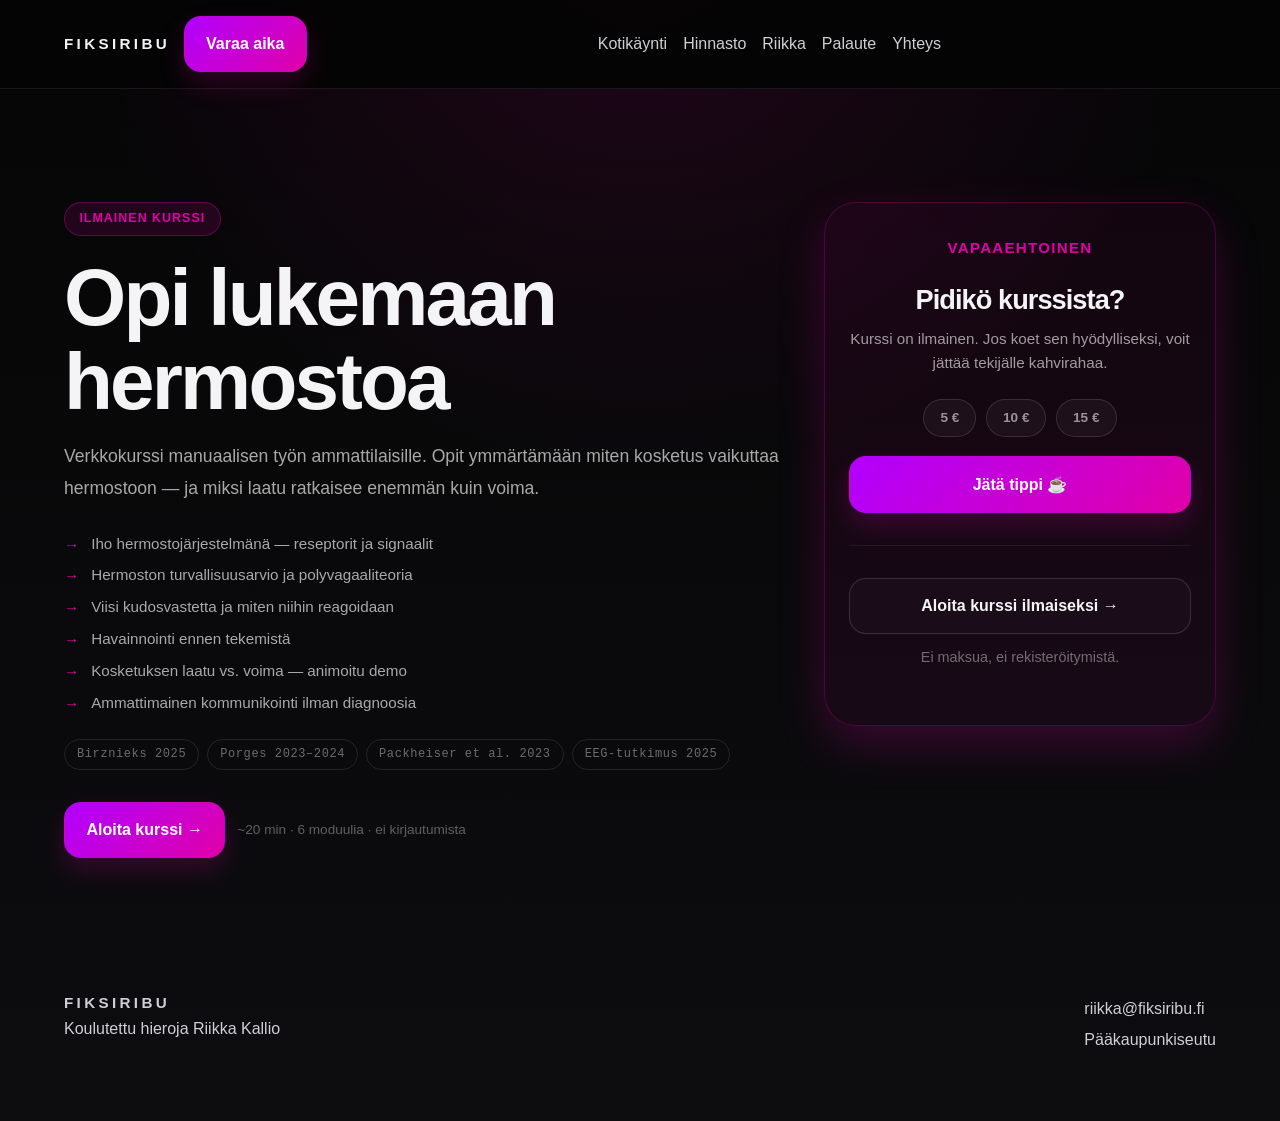
==== commit dbeb141d: "Aseta ländäri → koulutus/index.html" ====
--- a/koulutus/index.html
+++ b/koulutus/index.html
@@ -3,189 +3,129 @@
 <head>
   <meta charset="utf-8">
   <meta name="viewport" content="width=device-width, initial-scale=1">
-  <title>Opi lukemaan hermostoa | Täydennyskoulutus | Fiksiribu</title>
-  <meta name="description" content="Opi lukemaan hermostoa -täydennyskoulutus manuaalisen työn ammattilaisille. Interaktiivinen verkko-oppiminen hermoston toiminnasta ja kosketuksen laadusta.">
-  <link rel="canonical" href="https://fiksiribu.fi/koulutus/">
+  <title>Opi lukemaan hermostoa | Fiksiribu</title>
+  <meta name="description" content="Ilmainen verkkokurssi manuaalisen työn ammattilaisille. Opi lukemaan hermostoa ja kosketuksen vaikutusta kudokseen.">
+  <link rel="canonical" href="https://fiksiribu.fi/koulutus/info/">
   <meta property="og:type" content="website">
   <meta property="og:locale" content="fi_FI">
   <meta property="og:site_name" content="Fiksiribu">
   <meta property="og:title" content="Opi lukemaan hermostoa | Fiksiribu">
-  <meta property="og:url" content="https://fiksiribu.fi/koulutus/">
+  <meta property="og:description" content="Ilmainen verkkokurssi manuaalisen työn ammattilaisille. Opi lukemaan hermostoa ja kosketuksen vaikutusta kudokseen.">
+  <meta property="og:url" content="https://fiksiribu.fi/koulutus/info/">
   <link rel="stylesheet" href="../assets/css/style.css">
-  <link rel="preconnect" href="https://fonts.googleapis.com">
-  <link rel="preconnect" href="https://fonts.gstatic.com" crossorigin>
-  <link href="https://fonts.googleapis.com/css2?family=IBM+Plex+Mono:wght@400;500&display=swap" rel="stylesheet">
   <style>
-
-*{box-sizing:border-box;margin:0;padding:0}
-:root{
-  --bg:#0a0a0a;--bg2:#111;--card:#181818;--card2:#1e1e1e;
-  --border:#252525;--border2:#333;
-  --text:#fff;--muted:rgba(255,255,255,.58);--dim:rgba(255,255,255,.32);
-  --pink:#d400d4;--pink2:#e040e0;--psoft:rgba(212,0,212,.14);--pborder:rgba(212,0,212,.38);
-  --green:#00c896;--gsoft:rgba(0,200,150,.12);--gborder:rgba(0,200,150,.35);
-  --red:#ff4444;--rsoft:rgba(255,68,68,.12);--rborder:rgba(255,68,68,.35);
-  --sans:'Inter',system-ui,sans-serif;--mono:'IBM Plex Mono','Courier New',monospace;
-}
-html{scroll-behavior:smooth}
-body{font-family:var(--sans);background:var(--bg);color:var(--text);min-height:100vh;-webkit-font-smoothing:antialiased}
-.pb{position:fixed;top:0;left:0;height:2px;background:var(--pink);transition:width .4s;z-index:200}
-
-
-.nlogo span{color:var(--pink)}
-
-
-.dot{width:6px;height:6px;border-radius:50%;background:var(--border2);cursor:pointer;transition:all .2s;border:none;padding:0}
-.dot.active{background:var(--pink);transform:scale(1.5)}
-.dot.done{background:rgba(212,0,212,.45)}
-
-.screen{display:none;min-height:100vh;padding:74px 0 80px}
-.screen.active{display:block}
-#si.active,#sf.active{display:flex}
-.w{max-width:700px;margin:0 auto;padding:0 28px}
-.lbl{font-family:var(--mono);font-size:10px;letter-spacing:3px;text-transform:uppercase;color:var(--pink);display:block;margin-bottom:14px}
-h1{font-size:clamp(28px,5vw,50px);font-weight:800;line-height:1.1;margin-bottom:22px;letter-spacing:-.5px}
-h2{font-size:clamp(18px,3vw,26px);font-weight:700;margin-bottom:16px;letter-spacing:-.3px}
-h3{font-size:16px;font-weight:600;margin-bottom:10px}
-p{font-size:15px;line-height:1.82;color:var(--muted);margin-bottom:15px}
-strong{color:var(--text);font-weight:600}
-.quote{font-size:clamp(16px,2.2vw,19px);font-style:italic;color:var(--text);border-left:2px solid var(--pink);padding:6px 0 6px 20px;margin:32px 0;line-height:1.65}
-.btn{display:inline-block;font-family:var(--sans);font-size:13px;font-weight:600;padding:12px 26px;border:none;cursor:pointer;transition:all .2s;border-radius:7px;text-decoration:none;letter-spacing:.1px}
-.btn-pink{background:var(--pink);color:#fff}.btn-pink:hover{background:#b800b8}
-.btn-ghost{background:transparent;color:var(--text);border:1px solid var(--border2);margin-right:10px}.btn-ghost:hover{border-color:rgba(255,255,255,.35);background:var(--card)}
-.nb{margin-top:44px;display:flex;flex-wrap:wrap;gap:4px;align-items:center}
-.card{background:var(--card);border:1px solid var(--border);border-radius:10px;padding:18px 22px;margin-bottom:10px}
-.clbl{font-family:var(--mono);font-size:9px;letter-spacing:2.5px;text-transform:uppercase;color:var(--pink);margin-bottom:6px;display:block}
-.card p{margin:0;font-size:14px;color:var(--muted);line-height:1.7}
-.divider{height:1px;background:var(--border);margin:38px 0}
-.sci{background:var(--card2);border:1px solid var(--pborder);border-radius:8px;padding:14px 18px;margin:16px 0;display:flex;gap:12px;align-items:flex-start}
-.sci-icon{font-size:16px;flex-shrink:0;margin-top:2px}
-.sci-text{font-size:13px;color:var(--muted);line-height:1.7}
-.sci-text strong{color:var(--pink);font-weight:600}
-#si{background:var(--bg);align-items:center;padding:0}
-#si .w{padding:80px 28px}
-#sf{background:var(--bg);align-items:center;justify-content:center;text-align:center;padding:0}
-#sf .w{padding:80px 28px}
-#sf .principle{font-size:clamp(18px,3vw,24px);font-style:italic;color:var(--pink);margin:32px 0;line-height:1.5}
-#sf .footer{font-family:var(--mono);font-size:10px;color:var(--dim);letter-spacing:3px;margin-top:16px}
-.anim{background:var(--bg2);border:1px solid var(--border);border-radius:10px;margin:26px 0;position:relative;overflow:hidden}
-canvas{display:block;width:100%}
-.albl{position:absolute;bottom:10px;right:14px;font-family:var(--mono);font-size:9px;color:var(--dim);letter-spacing:2px}
-
-/* RESPONSE */
-.rg{display:grid;grid-template-columns:1fr 1fr;gap:10px;margin:22px 0}
-@media(max-width:500px){.rg{grid-template-columns:1fr}}
-.rc{background:var(--card);border:1px solid var(--border);border-radius:10px;padding:18px;cursor:pointer;transition:all .2s}
-.rc:hover{transform:translateY(-2px);border-color:var(--border2)}
-.rc .icon{font-size:20px;margin-bottom:8px;display:block}
-.rc h4{font-size:14px;font-weight:600;margin-bottom:4px}
-.rc p{font-size:12px;color:var(--dim);margin:0;line-height:1.6}
-.rc.safe{border-color:var(--pborder)}
-.rc.threat{border-color:var(--rborder)}
-.rbox{display:none;padding:15px 18px;margin-bottom:6px;border-left:2px solid var(--pink);background:var(--card);border-radius:0 8px 8px 0;font-size:14px;line-height:1.75;color:var(--muted)}
-
-/* SIGNAL BARS */
-.sigs{margin:22px 0}
-.srow{display:flex;align-items:center;gap:14px;margin-bottom:13px}
-.sname{font-family:var(--mono);font-size:10px;letter-spacing:1px;width:155px;flex-shrink:0;color:var(--dim);text-transform:uppercase}
-.sbg{flex:1;height:4px;background:var(--border);border-radius:2px;overflow:hidden}
-.sbar{height:100%;width:0;transition:width 1.1s ease;border-radius:2px}
-.sval{font-family:var(--mono);font-size:10px;width:52px;text-align:right;letter-spacing:1px}
-.simbtns{display:flex;gap:8px;flex-wrap:wrap}
-.sbtn{font-family:var(--mono);font-size:10px;letter-spacing:1.5px;text-transform:uppercase;padding:9px 16px;border:1px solid var(--border);background:var(--card);cursor:pointer;transition:all .2s;color:var(--muted);border-radius:6px}
-.sbtn:hover{border-color:var(--border2);color:var(--text)}
-.sbtn.os{background:var(--psoft);border-color:var(--pborder);color:var(--pink)}
-.sbtn.ot{background:var(--rsoft);border-color:var(--rborder);color:var(--red)}
-
-/* KUDOSVASTEET */
-.vtabs{display:flex;flex-wrap:wrap;gap:5px;margin:20px 0 0}
-.vtab{font-family:var(--mono);font-size:10px;letter-spacing:1.5px;text-transform:uppercase;padding:7px 13px;border:1px solid var(--border);background:var(--card);cursor:pointer;transition:all .2s;color:var(--dim);border-radius:6px}
-.vtab:hover{border-color:var(--border2);color:var(--text)}
-.vtab.on{background:var(--pink);color:#fff;border-color:var(--pink)}
-.vbox{background:var(--card);border:1px solid var(--border);border-radius:0 10px 10px 10px;padding:24px;min-height:190px;animation:fi .25s ease;margin-top:-1px}
-@keyframes fi{from{opacity:0;transform:translateY(4px)}to{opacity:1;transform:translateY(0)}}
-.vstate{font-family:var(--mono);font-size:9px;letter-spacing:3px;text-transform:uppercase;color:var(--pink);margin-bottom:5px}
-.vtitle{font-size:21px;font-weight:700;margin-bottom:11px;letter-spacing:-.3px}
-.vfeel{font-size:14px;font-style:italic;color:var(--muted);margin-bottom:12px;line-height:1.65}
-.vdesc{font-size:13px;line-height:1.75;color:var(--muted);margin-bottom:12px}
-.vact{border-left:2px solid var(--pink);padding:11px 15px;background:var(--bg2);border-radius:0 6px 6px 0;font-size:13px;line-height:1.7;color:var(--muted)}
-.vact strong{font-family:var(--mono);font-size:9px;letter-spacing:2px;text-transform:uppercase;color:var(--pink);display:block;margin-bottom:4px}
-
-/* STEPS */
-.step{display:flex;gap:16px;align-items:flex-start;background:var(--card);border:1px solid var(--border);border-radius:10px;border-left:2px solid var(--pink);padding:16px 18px;margin-bottom:9px}
-.snum{font-family:var(--mono);font-size:19px;font-weight:500;color:var(--pink);flex-shrink:0;line-height:1.2}
-.stxt{font-size:14px;line-height:1.75;color:var(--muted)}
-.stxt strong{color:var(--text);font-weight:600}
-
-/* INTERACTIVE EXERCISES */
-.ex-wrap{background:var(--card);border:1px solid var(--border);border-radius:10px;padding:22px;margin:16px 0}
-.ex-title{font-family:var(--mono);font-size:10px;letter-spacing:2px;text-transform:uppercase;color:var(--pink);margin-bottom:10px}
-.ex-desc{font-size:14px;color:var(--muted);line-height:1.75;margin-bottom:16px}
-.ex-btn{font-family:var(--mono);font-size:10px;letter-spacing:1.5px;text-transform:uppercase;padding:9px 18px;border:1px solid var(--pborder);background:var(--psoft);cursor:pointer;transition:all .2s;color:var(--pink);border-radius:6px;margin-right:8px;margin-bottom:8px}
-.ex-btn:hover{background:var(--pink);color:#fff;border-color:var(--pink)}
-.ex-result{margin-top:14px;padding:14px 16px;border-radius:8px;font-size:14px;line-height:1.75;display:none}
-.ex-result.show{display:block}
-.ex-result.good{background:var(--gsoft);border:1px solid var(--gborder);color:rgba(255,255,255,.8)}
-.ex-result.neutral{background:var(--psoft);border:1px solid var(--pborder);color:rgba(255,255,255,.8)}
-
-/* TIMER */
-.timer-wrap{text-align:center;padding:24px 0}
-.timer-ring{width:100px;height:100px;margin:0 auto 16px;position:relative}
-.timer-ring svg{transform:rotate(-90deg)}
-.timer-num{position:absolute;top:50%;left:50%;transform:translate(-50%,-50%);font-family:var(--mono);font-size:22px;font-weight:500;color:var(--text)}
-.timer-label{font-family:var(--mono);font-size:11px;letter-spacing:2px;color:var(--dim);text-transform:uppercase;margin-bottom:14px}
-.timer-inst{font-size:14px;color:var(--muted);line-height:1.7;max-width:420px;margin:0 auto 16px}
-
-/* VELOCITY SLIDER */
-.vel-wrap{margin:20px 0}
-.vel-label{display:flex;justify-content:space-between;font-family:var(--mono);font-size:10px;color:var(--dim);letter-spacing:1px;margin-bottom:8px}
-input[type=range]{width:100%;-webkit-appearance:none;appearance:none;height:4px;background:var(--border2);border-radius:2px;outline:none;cursor:pointer}
-input[type=range]::-webkit-slider-thumb{-webkit-appearance:none;width:18px;height:18px;background:var(--pink);border-radius:50%;cursor:pointer;transition:transform .1s}
-input[type=range]::-webkit-slider-thumb:hover{transform:scale(1.2)}
-.vel-feedback{margin-top:14px;padding:12px 16px;border-radius:8px;font-family:var(--mono);font-size:11px;letter-spacing:1px;text-align:center;transition:all .3s}
-
-/* QUIZ */
-.quiz-q{font-size:15px;font-weight:600;color:var(--text);margin-bottom:14px;line-height:1.5}
-.quiz-opts{display:flex;flex-direction:column;gap:8px}
-.qopt{background:var(--bg2);border:1px solid var(--border);border-radius:8px;padding:12px 16px;cursor:pointer;font-size:14px;color:var(--muted);transition:all .2s;text-align:left}
-.qopt:hover{border-color:var(--border2);color:var(--text)}
-.qopt.correct{background:var(--gsoft);border-color:var(--gborder);color:#fff}
-.qopt.wrong{background:var(--rsoft);border-color:var(--rborder);color:#fff}
-.quiz-exp{margin-top:12px;padding:12px 16px;background:var(--card2);border-radius:8px;font-size:13px;color:var(--muted);line-height:1.7;display:none}
-.quiz-exp.show{display:block}
-
-/* PRESS DEMO */
-.pdemo{position:relative;cursor:pointer}
-.phint{position:absolute;top:12px;left:50%;transform:translateX(-50%);font-family:var(--mono);font-size:10px;letter-spacing:2px;color:var(--dim);background:rgba(0,0,0,.6);padding:4px 12px;border-radius:20px;white-space:nowrap;pointer-events:none}
-
-/* OBSERVATION CHECKLIST */
-.checklist{display:grid;grid-template-columns:1fr 1fr;gap:8px;margin:16px 0}
-@media(max-width:480px){.checklist{grid-template-columns:1fr}}
-.citem{display:flex;align-items:center;gap:10px;background:var(--card);border:1px solid var(--border);border-radius:8px;padding:10px 14px;cursor:pointer;transition:all .2s;user-select:none}
-.citem:hover{border-color:var(--border2)}
-.citem.checked{background:var(--psoft);border-color:var(--pborder)}
-.cbox{width:16px;height:16px;border:1px solid var(--border2);border-radius:4px;flex-shrink:0;display:flex;align-items:center;justify-content:center;transition:all .2s;font-size:11px}
-.citem.checked .cbox{background:var(--pink);border-color:var(--pink);color:#fff}
-.ctext{font-size:12px;color:var(--muted);line-height:1.4}
-.citem.checked .ctext{color:var(--text)}
-.c-score{font-family:var(--mono);font-size:11px;color:var(--dim);letter-spacing:1px;margin-top:10px}
-
-/* BREATH EXERCISE */
-.breath-ring{width:120px;height:120px;margin:0 auto;border-radius:50%;border:2px solid var(--pborder);display:flex;align-items:center;justify-content:center;font-family:var(--mono);font-size:12px;letter-spacing:1px;color:var(--pink);transition:all .4s ease;position:relative}
-.breath-phase{font-size:11px;letter-spacing:2px;text-transform:uppercase}
-
-/* TABS for sections */
-.stabs{display:flex;border-bottom:1px solid var(--border);margin-bottom:20px;gap:0}
-.stab{font-family:var(--mono);font-size:10px;letter-spacing:2px;text-transform:uppercase;padding:10px 16px;cursor:pointer;color:var(--dim);border-bottom:2px solid transparent;margin-bottom:-1px;transition:all .2s}
-.stab:hover{color:var(--text)}
-.stab.on{color:var(--pink);border-bottom-color:var(--pink)}
-.spanel{display:none}.spanel.on{display:block}
-
-  /* Kurssi-spesifinen: piilota site-header padding-kompensaatio */
-  .koulutus-wrap { padding-top: 0; }
-  .screen { padding-top: 0; }
-  #si { min-height: calc(100vh - 54px); }
-  #sf { min-height: calc(100vh - 54px); }
+    .landing-hero {
+      min-height: calc(100vh - 54px);
+      display: flex;
+      align-items: center;
+    }
+    .landing-grid {
+      display: grid;
+      gap: 2rem;
+      align-items: start;
+    }
+    @media (min-width: 48rem) {
+      .landing-grid {
+        grid-template-columns: minmax(0, 1.3fr) minmax(0, 0.7fr);
+      }
+    }
+    .free-badge {
+      display: inline-flex;
+      align-items: center;
+      padding: 0.38rem 0.9rem;
+      border: 1px solid rgba(224, 0, 168, 0.35);
+      border-radius: 999px;
+      background: rgba(224, 0, 168, 0.12);
+      color: #e000a8;
+      font-size: 0.78rem;
+      font-weight: 700;
+      letter-spacing: 0.08em;
+      text-transform: uppercase;
+      margin-bottom: 1.2rem;
+    }
+    .module-list {
+      list-style: none;
+      padding: 0;
+      margin: 0;
+      display: flex;
+      flex-direction: column;
+      gap: 0.5rem;
+    }
+    .module-list li {
+      display: flex;
+      align-items: flex-start;
+      gap: 0.75rem;
+      font-size: 0.95rem;
+      color: rgba(255,255,255,0.65);
+      line-height: 1.5;
+    }
+    .module-list li::before {
+      content: "→";
+      color: #e000a8;
+      flex-shrink: 0;
+      font-weight: 700;
+      margin-top: 1px;
+    }
+    .tip-card {
+      border-color: rgba(224, 0, 168, 0.25);
+      background: rgba(224, 0, 168, 0.06);
+      text-align: center;
+      padding: 2rem 1.5rem;
+    }
+    .tip-card .eyebrow {
+      color: #e000a8;
+    }
+    .tip-card h2 {
+      font-size: clamp(1.3rem, 3vw, 1.7rem);
+      margin-bottom: 0.75rem;
+    }
+    .tip-card p {
+      font-size: 0.95rem;
+      color: rgba(255,255,255,0.6);
+      margin-bottom: 1.5rem;
+    }
+    .tip-amount-row {
+      display: flex;
+      gap: 0.6rem;
+      justify-content: center;
+      flex-wrap: wrap;
+      margin-bottom: 1.2rem;
+    }
+    .tip-amount {
+      font-size: 0.85rem;
+      font-weight: 700;
+      padding: 0.45rem 1rem;
+      border: 1px solid rgba(255,255,255,0.12);
+      border-radius: 999px;
+      color: rgba(255,255,255,0.55);
+      background: rgba(255,255,255,0.04);
+    }
+    .start-section {
+      margin-top: 2rem;
+      padding-top: 2rem;
+      border-top: 1px solid rgba(255,255,255,0.07);
+      text-align: center;
+    }
+    .start-section p {
+      font-size: 0.9rem;
+      color: rgba(255,255,255,0.4);
+      margin-top: 0.75rem;
+    }
+    .research-row {
+      display: flex;
+      flex-wrap: wrap;
+      gap: 0.5rem;
+      margin-top: 1.5rem;
+    }
+    .research-tag {
+      font-size: 0.75rem;
+      padding: 0.3rem 0.75rem;
+      border: 1px solid rgba(255,255,255,0.1);
+      border-radius: 999px;
+      color: rgba(255,255,255,0.4);
+      font-family: 'IBM Plex Mono', monospace;
+      letter-spacing: 0.05em;
+    }
   </style>
   <script type="text/javascript">
     (function(c,l,a,r,i,t,y){
@@ -217,641 +157,64 @@
     </header>
 
     <main id="main-content">
-      <div class="koulutus-wrap">
-        <!-- Progress bar -->
-        <div class="pb" id="pb"></div>
-        <!-- Module dots nav -->
-        <div style="position:fixed;top:56px;right:16px;z-index:90;display:flex;align-items:center;gap:10px;background:rgba(10,10,10,0.85);backdrop-filter:blur(10px);padding:6px 14px;border-radius:20px;border:1px solid #252525">
-          <div class="ndots" id="dots"></div>
-          <div class="nctr" id="ctr"></div>
-        </div>
-
-<div class="pb" id="pb"></div>
-
-<!-- INTRO -->
-<div class="screen active" id="si">
-  <div class="w">
-    <span class="lbl">Täydennyskoulutus · Manuaalisen työn ammattilaisille</span>
-    <h1>Opi lukemaan<br>hermostoa</h1>
-    <p style="font-size:17px;color:var(--muted)">Kosketus ei ole tekniikka. Se on kieli.<br>Tässä oppimispolulla opit lukemaan sen.</p>
-    <div class="sci" style="margin:24px 0">
-      <div class="sci-icon">🔬</div>
-      <div class="sci-text">Kurssi pohjautuu uusimpaan tutkimukseen: C-tactile -afferentit (Birznieks 2025), polyvagaaliteoria (Porges 2023–2024), hieronnan EEG-tutkimus (2025) sekä Packheiser ym. meta-analyysi 2023.</div>
-    </div>
-    <p style="font-family:var(--mono);font-size:11px;color:var(--dim);letter-spacing:1px">6 moduulia · teoria + harjoitukset + interaktiivinen osuus</p>
-    <button class="btn btn-pink" style="margin-top:28px" onclick="go(1)">Aloita →</button>
-  </div>
-</div>
-
-<!-- M1: IHO ON HERMOSTO -->
-<div class="screen" id="s1">
-  <div class="w">
-    <span class="lbl">Moduuli 1 / 6 — Perusta</span>
-    <h1>Iho on hermosto</h1>
-    <p>Kosketus ei jää iholle. Se kulkee hermostoa pitkin aivoihin alle sekunnissa — ennen kuin asiakas tietoisesti rekisteröi mitään.</p>
-
-    <div class="anim" style="height:170px">
-      <canvas id="c1" height="170"></canvas>
-      <div class="albl">IHON RESEPTORIT · JATKUVA SIGNAALI</div>
-    </div>
-
-    <div class="sci"><div class="sci-icon">🔬</div><div class="sci-text"><strong>Birznieks 2025 (Journal of Physiology):</strong> C-tactile -afferentit toimivat "stealth-järjestelmänä" — ne eivät tuota tietoista tunnetta vaan ohjaavat emotionaalista prosessointia taustalla. Karvainen iho on niiden pääalue.</div></div>
-
-    <div class="stabs">
-      <div class="stab on" onclick="stab(this,'rt1')">Reseptorit</div>
-      <div class="stab" onclick="stab(this,'rt2')">Kulkureitti</div>
-      <div class="stab" onclick="stab(this,'rt3')">Optimaalinen stimulaatio</div>
-    </div>
-
-    <div class="spanel on" id="rt1">
-      <div class="card"><span class="clbl">Meissner</span><p>Nopea liike, rytmi, 3–40 Hz. Herättää tarkkaavaisuuden. Ensimmäinen reagoija.</p></div>
-      <div class="card"><span class="clbl">Merkel</span><p>Vakaa paine, jatkuvuus. Luo turvallisuuden tunteen. Antaa luvan avata kudosta.</p></div>
-      <div class="card"><span class="clbl">Ruffini</span><p>Venytys ja suunta. Rauhoittaa. Aktivoi parasympaattisen. Syvässä työskentelyssä keskeinen.</p></div>
-      <div class="card"><span class="clbl">Pacini</span><p>Värähtely, 40–500 Hz. Nopea varoitusjärjestelmä. Liikaa käytettynä tekee kudoksesta levottoman.</p></div>
-      <div class="card"><span class="clbl">C-tactile</span><p>Hidas, lämmin kosketus ~3 cm/s. Vapauttaa oksitosiinia. Aktivoi ventraalivagaalisen järjestelmän.</p></div>
-    </div>
-    <div class="spanel" id="rt2">
-      <div class="card"><span class="clbl">Kulkureitti</span><p>Iho → afferentit sensoriset radat → selkäytimen dorsaalisarvi → talamus → somatosensorinen aivokuori + insula → limbinen järjestelmä arvioi turvallisuuden → vagus → parasympaattinen aktivaatio → gamma-motoneuronien inhiboituminen → lihastonuksen lasku.</p></div>
-      <div class="sci"><div class="sci-icon">🔬</div><div class="sci-text"><strong>EEG-tutkimus 2025:</strong> Kohtalainen paine hieronnassa lisäsi alfaaktiviteettia (rentoutuminen) ja vähensi betaa/gammaa. Frontaalinen alfaepäsymmetria siirtyi vasemmalle — positiivinen affektiivinen tila.</div></div>
-    </div>
-    <div class="spanel" id="rt3">
-      <div class="card"><span class="clbl">C-tactile optimum</span><p>~3 cm/s nopeus · 1–2 mN paine · ihonlämpö ~32°C · karvainen iho (ei kämmenselkä). Tämä on parasympaattisen rauhoittumisen ikkuna.</p></div>
-      <div class="card"><span class="clbl">Ruffini optimum</span><p>Pitkät, hitaat vedot 10–30 sekuntia. Ei nykäistä. Suunta pysyvä. Faskiaalinen jännitys laskee.</p></div>
-      <div class="card"><span class="clbl">Merkel optimum</span><p>Hidas, vakaa paine ~0.3–0.5 N. Ei liikettä. Luo ennakoitavuuden ja vakauden tunteen hermostolle.</p></div>
-    </div>
-
-    <div class="nb">
-      <button class="btn btn-ghost" onclick="go(0)">← Takaisin</button>
-      <button class="btn btn-pink" onclick="go(2)">Seuraava →</button>
-    </div>
-  </div>
-</div>
-
-<!-- M2: HERMOSTON LOGIIKKA -->
-<div class="screen" id="s2">
-  <div class="w">
-    <span class="lbl">Moduuli 2 / 6 — Hermoston logiikka</span>
-    <h1>Hermosto kysyy aina<br>yhden kysymyksen</h1>
-    <div class="quote">"Olenko turvassa?"</div>
-    <p>Jokainen kosketus arvioidaan ennen tietoista ajattelua. Porges (2023) kutsuu tätä <strong>neuroseptioksi</strong> — kehon automaattinen turvallisuusskanneri, joka toimii ilman tietoisuutta.</p>
-
-    <div class="sci"><div class="sci-icon">🔬</div><div class="sci-text"><strong>Porges 2023–2024 (The Vagal Paradox):</strong> Ventraalivagaalinen järjestelmä — sosiaalinen sitoutuminen, turvallisuus, yhteys — on hierarkkisesti ensimmäinen. Sympaattinen mobilisaatio ja dorsaalivagaalinen jähmettyminen aktivoituvat vasta kun turvallisuus puuttuu.</div></div>
-
-    <p style="margin-top:8px">Kumman viestin kosketus lähettää?</p>
-    <div class="rg">
-      <div class="rc safe" onclick="pickR('safe')"><span class="icon">🤲</span><h4>Hidas, tasainen kosketus</h4><p>Ennakoitava. Sama rytmi. Pysyvä paino.</p></div>
-      <div class="rc threat" onclick="pickR('threat')"><span class="icon">👊</span><h4>Nopea, voimakas kosketus</h4><p>Yllättävä. Muuttuva. Pakottava.</p></div>
-    </div>
-    <div class="rbox" id="rbox"></div>
-
-    <div class="divider"></div>
-    <h2>Simuloi hermoston vaste</h2>
-    <div class="sigs">
-      <div class="srow"><div class="sname">Lihastonus</div><div class="sbg"><div class="sbar" id="b1"></div></div><div class="sval" id="v1">—</div></div>
-      <div class="srow"><div class="sname">Hengitys</div><div class="sbg"><div class="sbar" id="b2"></div></div><div class="sval" id="v2">—</div></div>
-      <div class="srow"><div class="sname">Parasympaattinen</div><div class="sbg"><div class="sbar" id="b3"></div></div><div class="sval" id="v3">—</div></div>
-      <div class="srow"><div class="sname">Syke</div><div class="sbg"><div class="sbar" id="b4"></div></div><div class="sval" id="v4">—</div></div>
-    </div>
-    <div class="simbtns">
-      <button class="sbtn" id="sb1" onclick="runSig('safe')">▶ Turvallinen kosketus</button>
-      <button class="sbtn" id="sb2" onclick="runSig('threat')">▶ Uhkaava kosketus</button>
-    </div>
-
-    <div class="divider"></div>
-    <h2>Harjoitus: Nopeuden vaikutus</h2>
-    <p>Säädä kosketuksen nopeutta. Mitä hermosto tekee?</p>
-    <div class="vel-wrap">
-      <div class="vel-label"><span>HIDAS (1 cm/s)</span><span>NOPEA (20 cm/s)</span></div>
-      <input type="range" min="1" max="20" value="3" id="velSlider" oninput="updateVel(this.value)">
-      <div class="vel-feedback" id="velFb"></div>
-    </div>
-
-    <div class="nb">
-      <button class="btn btn-ghost" onclick="go(1)">← Takaisin</button>
-      <button class="btn btn-pink" onclick="go(3)">Seuraava →</button>
-    </div>
-  </div>
-</div>
-
-<!-- M3: KUDOSVASTEET -->
-<div class="screen" id="s3">
-  <div class="w">
-    <span class="lbl">Moduuli 3 / 6 — Kudosvasteet</span>
-    <h1>Viisi kudosvastetta</h1>
-    <p>Hermosto puhuu käsiesi kautta. Nämä ovat sen viisi tapaa vastata kosketukseen.</p>
-    <div class="vtabs" id="vtabs"></div>
-    <div class="vbox" id="vbox"></div>
-
-    <div class="divider"></div>
-    <h2>Tunnista vaste — harjoitus</h2>
-    <p>Lue kuvaus. Mikä kudosvaste on kyseessä?</p>
-    <div id="quizWrap"></div>
-
-    <div class="divider"></div>
-    <div class="quote">"Sinä et avaa kudosta. Sinä annat keholle mahdollisuuden avautua."</div>
-
-    <div class="nb">
-      <button class="btn btn-ghost" onclick="go(2)">← Takaisin</button>
-      <button class="btn btn-pink" onclick="go(4)">Seuraava →</button>
-    </div>
-  </div>
-</div>
-
-<!-- M4: HAVAINNOINTI -->
-<div class="screen" id="s4">
-  <div class="w">
-    <span class="lbl">Moduuli 4 / 6 — Havainnointi</span>
-    <h1>Ensin katsot,<br>sitten kosketat</h1>
-    <p>Hermostoa luetaan näkemällä ennen tekemistä. Harjoittele ensin yhtä signaalia kerrallaan — liian moni havaintopiste tekee kehosta kohinaa.</p>
-
-    <div class="sci"><div class="sci-icon">🔬</div><div class="sci-text"><strong>Packheiser ym. 2023 (meta-analyysi):</strong> Kosketuksen <em>tiheys</em> korreloi positiivisten terveysvaikutusten kanssa enemmän kuin kesto. Ammattilaisen ja tutun henkilön kosketuksella ei ollut eroa vaikuttavuudessa.</div></div>
-
-    <div class="divider"></div>
-    <h2>Hermoston havainnoitavat signaalit</h2>
-    <p>Merkitse ne signaalit joita tunnistat jo nyt omassa työssäsi:</p>
-    <div class="checklist" id="checklist"></div>
-    <div class="c-score" id="cscore"></div>
-
-    <div class="divider"></div>
-    <h2>Havainnoinnin järjestys</h2>
-    <div class="step"><div class="snum">1</div><div class="stxt"><strong>Hengitys</strong> — kertoo vireystilan ennen kosketusta. Katkonainen = sympaattinen. Syvä ja laskeva = parasympaattinen. Pysähtynyt = puolustus.</div></div>
-    <div class="step"><div class="snum">2</div><div class="stxt"><strong>Kasvot</strong> — "tonusmaski". Sympatikus kiristää kasvojen faskian. Pehmeät kasvot = turva. Kalvomainen, kireä iho = puolustus.</div></div>
-    <div class="step"><div class="snum">3</div><div class="stxt"><strong>Paino ja asento</strong> — epätasainen paino = valmius. Tasainen = luottamus. Hartiat ylhäällä = sympaattinen. Pudonneet = parasympaattinen.</div></div>
-    <div class="step"><div class="snum">4</div><div class="stxt"><strong>Kosketus</strong> — uppoaa = kyllä. Vetäytyy = ei. Odota ennen kuin teet lisää. Älä johda — seuraa.</div></div>
-
-    <div class="nb">
-      <button class="btn btn-ghost" onclick="go(3)">← Takaisin</button>
-      <button class="btn btn-pink" onclick="go(5)">Seuraava →</button>
-    </div>
-  </div>
-</div>
-
-<!-- M5: KÄYTÄNTÖ & LAATU -->
-<div class="screen" id="s5">
-  <div class="w">
-    <span class="lbl">Moduuli 5 / 6 — Käytäntö</span>
-    <h1>Laatu ratkaisee,<br>ei voima</h1>
-    <p>Sama voima — täysin eri viesti. Ero ei ole kädessä. Ero on hermoston tulkinnassa.</p>
-
-    <div class="anim pdemo" style="height:165px" id="pdemo" onclick="togglePress()">
-      <canvas id="c4" height="165"></canvas>
-      <div class="phint" id="phint">Klikkaa vaihtaaksesi tilaa</div>
-    </div>
-
-    <div class="sci"><div class="sci-icon">🔬</div><div class="sci-text"><strong>EEG-tutkimus 2025:</strong> Kohtalainen paine → parasympaattinen/rentoutumisprofiili. Voimakas, nopea paine → sympaattinen aktivaatio, neuromotorin herkistyminen. Sama käsi, täysin eri hermoston vasteet.</div></div>
-
-    <div class="divider"></div>
-    <h2>Harjoitus: Kosketuksen laadun kalibrointi</h2>
-
-    <div class="ex-wrap">
-      <div class="ex-title">⏱ Hitausharjoitus — tee itse</div>
-      <div class="ex-desc">Laske kätesi omalle ranteellesi. Liiku siitä kyynärpäähäsi. Tavoite: niin hitaasti että matka kestää yli 30 sekuntia. C-tactile -optimaali on ~3 cm/s.</div>
-      <button class="ex-btn" onclick="startTimer(30,'t1','Hyvä. Tässä nopeudessa C-tactile -järjestelmä aktivoituu ja oksitosiini vapautuu. Hermosto tunnistaa tämän turvalliseksi.')">▶ Käynnistä 30s ajastin</button>
-      <div id="t1" class="timer-wrap" style="display:none">
-        <div class="timer-ring">
-          <svg width="100" height="100" viewBox="0 0 100 100">
-            <circle cx="50" cy="50" r="44" fill="none" stroke="var(--border2)" stroke-width="4"/>
-            <circle cx="50" cy="50" r="44" fill="none" stroke="var(--pink)" stroke-width="4" stroke-dasharray="276.5" id="tring1" stroke-dashoffset="0"/>
-          </svg>
-          <div class="timer-num" id="tnum1">30</div>
-        </div>
-        <div class="timer-label" id="tinst1">Liiku hitaasti ranteesta kyynärpäähän</div>
-      </div>
-      <div class="ex-result" id="tres1"></div>
-    </div>
-
-    <div class="ex-wrap">
-      <div class="ex-title">🫁 Hengityssynkronia — parin kanssa</div>
-      <div class="ex-desc">Laske kätesi asiakkaan selkään. Älä liiku. Odota kolme hengitystä. Neljännellä: anna oman hengityksesi rytmittyä asiakkaan hengitykseen. Tämä on neurofoninen synkronia — hermostot alkavat resonoida.</div>
-      <button class="ex-btn" onclick="startBreath()">▶ Hengitysohjaaja</button>
-      <div id="breathWrap" style="display:none;margin-top:16px">
-        <div class="breath-ring" id="breathRing">
-          <span class="breath-phase" id="bphase">SISÄÄN</span>
-        </div>
-        <div style="text-align:center;margin-top:10px;font-family:var(--mono);font-size:10px;color:var(--dim);letter-spacing:2px" id="bctr">kierros 1 / 6</div>
-        <div style="text-align:center;margin-top:8px;font-size:13px;color:var(--muted)" id="binst">Hengitä rauhallisesti. Anna myös oma kehosi laskeutua.</div>
-      </div>
-    </div>
-
-    <div class="ex-wrap">
-      <div class="ex-title">👁 Havaintopäiväkirja — seuraavat 3 hoitoa</div>
-      <div class="ex-desc">Valitse yksi signaali jonka harjoittelet seuraavassa kolmessa hoidossa. Vain yksi. Kun yksi tulee näkyviin, muut alkavat kertoa samaa tarinaa.</div>
-      <div style="display:flex;flex-wrap:wrap;gap:8px;margin-top:4px">
-        <button class="ex-btn" onclick="selectSignal(this,'Hengitys')">Hengitys</button>
-        <button class="ex-btn" onclick="selectSignal(this,'Kasvojen pehmeys')">Kasvojen pehmeys</button>
-        <button class="ex-btn" onclick="selectSignal(this,'Painon uppoaminen')">Painon uppoaminen</button>
-        <button class="ex-btn" onclick="selectSignal(this,'Kudoksen mikroliike')">Kudoksen mikroliike</button>
-      </div>
-      <div class="ex-result" id="sigResult"></div>
-    </div>
-
-    <div class="nb">
-      <button class="btn btn-ghost" onclick="go(4)">← Takaisin</button>
-      <button class="btn btn-pink" onclick="go(6)">Seuraava →</button>
-    </div>
-  </div>
-</div>
-
-<!-- M6: KOMMUNIKOINTI -->
-<div class="screen" id="s6">
-  <div class="w">
-    <span class="lbl">Moduuli 6 / 6 — Kommunikointi</span>
-    <h1>Havainnoi — älä<br>diagnosoi</h1>
-    <p>Ammattimainen hermostoviestintä tarkoittaa: kuvaat havaittuja ilmiöitä ilman tulkintaa, ilman diagnoosia, ilman ongelmatarinoita.</p>
-
-    <div class="divider"></div>
-    <h2>Kolmen lauseen protokolla</h2>
-    <div class="step"><div class="snum">1</div><div class="stxt"><strong>Havainto</strong> — "Kun kosketan tähän, keho reagoi pienenä jännitteenä."</div></div>
-    <div class="step"><div class="snum">2</div><div class="stxt"><strong>Kokemus</strong> — "Tuntuuko tämä sinusta painemaiselta, terävältä vai jotain muuta?"</div></div>
-    <div class="step"><div class="snum">3</div><div class="stxt"><strong>Toiminta</strong> — "Hidastan hieman, jotta keho ehtii mukaan."</div></div>
-
-    <div class="divider"></div>
-    <h2>Harjoitus: Oikea vai väärä lausumistapa?</h2>
-    <div id="langQuiz"></div>
-
-    <div class="divider"></div>
-    <div class="quote">"Odota kunnes keho sanoo kyllä."</div>
-
-    <div class="nb">
-      <button class="btn btn-ghost" onclick="go(5)">← Takaisin</button>
-      <button class="btn btn-pink" onclick="go(7)">Yhteenveto →</button>
-    </div>
-  </div>
-</div>
-
-<!-- FINAL -->
-<div class="screen" id="sf">
-  <div class="w">
-    <span class="lbl" style="display:block;text-align:center">Kurssi suoritettu</span>
-    <h1 style="text-align:center">Hermosto on<br>luettavissa</h1>
-    <div class="principle">"Odota kunnes keho sanoo kyllä."</div>
-    <p>Harjoittele ensin yhtä signaalia kerrallaan.<br>Kun yksi tulee näkyviin, muut alkavat kertoa samaa tarinaa.</p>
-    <div class="sci" style="text-align:left;margin:24px 0"><div class="sci-icon">📚</div><div class="sci-text">Lähdeaineisto: Birznieks 2025 · Porges 2023–2024 · Packheiser ym. 2023 · EEG-hierontatutkimus 2025 · McGlone ym. 2014 · Löken ym. 2009</div></div>
-    <button class="btn btn-pink" onclick="go(0)">Aloita alusta</button>
-    <p class="footer">FIKSIRIBU · RIIKKA KALLIO · FIKSIRIBU.FI/KOULUTUS</p>
-  </div>
-</div>
-
-<script>
-// --- NAV ---
-const IDS=['si','s1','s2','s3','s4','s5','s6','sf'];
-let cur=0;
-function go(n){
-  IDS.forEach(id=>document.getElementById(id).classList.remove('active'));
-  document.getElementById(IDS[n]).classList.add('active');
-  cur=n;ui();window.scrollTo(0,0);
-  if(n===1)c1Start();
-  if(n===3){buildVtabs();showV(0);buildQuiz();}
-  if(n===4)buildChecklist();
-  if(n===5)c4Start();
-  if(n===6)buildLangQuiz();
-}
-function ui(){
-  document.getElementById('pb').style.width=(cur/(IDS.length-1)*100)+'%';
-  document.getElementById('ctr').textContent=(cur+1)+' / '+IDS.length;
-  document.getElementById('dots').innerHTML=IDS.map((_,i)=>{
-    const c='dot'+(i===cur?' active':i<cur?' done':'');
-    return`<button class="${c}" onclick="go(${i})"></button>`;
-  }).join('');
-}
-ui();
-
-// --- SECTION TABS ---
-function stab(el,panelId){
-  el.closest('.w').querySelectorAll('.stab').forEach(t=>t.classList.remove('on'));
-  el.classList.add('on');
-  el.closest('.w').querySelectorAll('.spanel').forEach(p=>p.classList.remove('on'));
-  document.getElementById(panelId).classList.add('on');
-}
-
-// --- C1 CANVAS ---
-let r1;
-function c1Start(){
-  cancelAnimationFrame(r1);
-  const cv=document.getElementById('c1');
-  const ctx=cv.getContext('2d');
-  cv.width=cv.parentElement.offsetWidth;
-  const W=cv.width,H=170;let t=0;
-  const recs=[
-    {x:W*.08,y:H*.52,col:'#d400d4',lbl:'Merkel',ph:0},
-    {x:W*.26,y:H*.44,col:'#ff66ff',lbl:'Meissner',ph:.7},
-    {x:W*.47,y:H*.54,col:'#7c88ff',lbl:'Ruffini',ph:1.4},
-    {x:W*.67,y:H*.44,col:'#55aaff',lbl:'Pacini',ph:2.1},
-    {x:W*.86,y:H*.52,col:'#ff88cc',lbl:'C-tactile',ph:2.8},
-  ];
-  function draw(){
-    ctx.clearRect(0,0,W,H);
-    ctx.beginPath();
-    for(let x=0;x<=W;x+=3){const y=H*.27+Math.sin(x*.02+t*.35)*3;x===0?ctx.moveTo(x,y):ctx.lineTo(x,y);}
-    ctx.strokeStyle='rgba(224,0,168,.18)';ctx.lineWidth=1;ctx.stroke();
-    ctx.beginPath();
-    for(let x=0;x<=W;x+=3){const y=H*.79+Math.sin(x*.015+t*.28)*7;x===0?ctx.moveTo(x,y):ctx.lineTo(x,y);}
-    ctx.strokeStyle='rgba(224,0,168,.09)';ctx.lineWidth=2;ctx.stroke();
-    recs.forEach(r=>{
-      const p=Math.sin(t*1.35+r.ph);
-      if(p>0.1){
-        ctx.beginPath();ctx.moveTo(r.x,r.y-13);ctx.lineTo(r.x,r.y-40-p*13);
-        ctx.strokeStyle=r.col;ctx.globalAlpha=p*.8;ctx.lineWidth=1.5;ctx.stroke();ctx.globalAlpha=1;
-      }
-      const gr=ctx.createRadialGradient(r.x,r.y,0,r.x,r.y,(4+p*3)*3);
-      gr.addColorStop(0,r.col+'44');gr.addColorStop(1,'transparent');
-      ctx.beginPath();ctx.arc(r.x,r.y,(4+p*3)*3,0,Math.PI*2);ctx.fillStyle=gr;ctx.globalAlpha=.35+p*.2;ctx.fill();ctx.globalAlpha=1;
-      ctx.beginPath();ctx.arc(r.x,r.y,4+p*3.5,0,Math.PI*2);
-      ctx.fillStyle=r.col;ctx.globalAlpha=.5+p*.5;ctx.fill();ctx.globalAlpha=1;
-      ctx.fillStyle='rgba(255,255,255,.45)';ctx.font='9px IBM Plex Mono,monospace';ctx.textAlign='center';
-      ctx.fillText(r.lbl,r.x,r.y+19);
-    });
-    t+=0.038;r1=requestAnimationFrame(draw);
-  }
-  draw();
-}
-
-// --- RESPONSE ---
-function pickR(type){
-  const b=document.getElementById('rbox');b.style.display='block';
-  b.style.borderLeftColor=type==='safe'?'var(--pink)':'var(--red)';
-  b.innerHTML=type==='safe'
-    ?'<strong style="color:#fff">Parasympaattinen aktivoituu.</strong> Lihastonus laskee. Kudos avautuu itsestään. Ventraalivagaalinen tila: turva, yhteys, palautuminen.'
-    :'<strong style="color:var(--red)">Sympaattinen aktivoituu.</strong> Hermosto puolustaa. Lihastonus nousee. Mitä kovempaa painat, sitä enemmän hermosto vastustaa — ei lihaksen syy.';
-}
-
-// --- SIGNAL BARS ---
-function runSig(type){
-  document.getElementById('sb1').className='sbtn'+(type==='safe'?' os':'');
-  document.getElementById('sb2').className='sbtn'+(type==='threat'?' ot':'');
-  const cfg={
-    safe:[{w:14,l:'matala',c:'var(--pink)'},{w:86,l:'syvä',c:'var(--pink)'},{w:90,l:'kyllä',c:'var(--pink)'},{w:22,l:'alhainen',c:'var(--pink)'}],
-    threat:[{w:90,l:'korkea',c:'var(--red)'},{w:14,l:'matala',c:'var(--red)'},{w:6,l:'ei',c:'var(--red)'},{w:88,l:'korkea',c:'var(--red)'}]
-  };
-  cfg[type].forEach((c,i)=>{
-    setTimeout(()=>{
-      const b=document.getElementById('b'+(i+1));b.style.width=c.w+'%';b.style.background=c.c;
-      const v=document.getElementById('v'+(i+1));v.textContent=c.l;v.style.color=c.c;
-    },i*220);
-  });
-}
-
-// --- VELOCITY SLIDER ---
-function updateVel(v){
-  v=parseInt(v);
-  const fb=document.getElementById('velFb');
-  let msg,col,bg;
-  if(v<=5){
-    msg=`${v} cm/s — C-tactile optimaali. Oksitosiinin vapautuminen, parasympaattinen aktivaatio, ventraalivagaalinen tila.`;
-    col='var(--pink)';bg='var(--psoft)';
-  } else if(v<=10){
-    msg=`${v} cm/s — Edelleen C-tactile -alueella. Miellyttävä, rauhoittava. Hieman vähemmän optimaalinen kuin 3 cm/s.`;
-    col='var(--green)';bg='var(--gsoft)';
-  } else if(v<=15){
-    msg=`${v} cm/s — Meissner aktivoituu voimakkaammin. Tarkkaavaisuus nousee. Rauhoittava vaikutus vähenee.`;
-    col='rgba(255,200,50,0.9)';bg='rgba(255,200,50,0.1)';
-  } else {
-    msg=`${v} cm/s — Liian nopea C-tactilelle. Sympaattinen viritys, puolustusreaktio. Hermosto ei tulkitse tätä turvalliseksi.`;
-    col='var(--red)';bg='var(--rsoft)';
-  }
-  fb.style.background=bg;fb.style.border=`1px solid ${col}`;fb.style.color=col;
-  fb.style.padding='12px 16px';fb.style.borderRadius='8px';
-  fb.textContent=msg;
-}
-updateVel(3);
-
-// --- KUDOSVASTEET ---
-const VV=[
-  {n:'Uppoaminen',s:'TURVA',f:'Kudos ikään kuin imaisee käden sisään',
-   d:'Hermosto on päättänyt: turvallista. Parasympaattinen aktivoituu. Lihastonus laskee automaattisesti. Golgin jänne-elimet päästävät irti.',
-   a:'Pidä rytmi ja paino samana. Älä lisää voimaa — se on tyypillisin virhe. Uppoaminen on hermoston suostumus.'},
-  {n:'Betoni',s:'EI VIELÄ',f:'Kiinteä, eloton pinta — ei työnnä pois muttei vastaanota',
-   d:'Hermosto on varautunut. Se pitää lihastonuksen vakaana. Ei vastustus — suojautuminen. Gamma-motoneuronit aktiivisia.',
-   a:'Älä paina lisää. Pysy paikallasi ja hengitä. Odota uloshengityksen syvenemistä. Hermosto arvioi sinua.'},
-  {n:'Tonus',s:'ARVIOINTI',f:'Pieni värinä tai mikrojännite lihaksen alla',
-   d:'Hermosto on arviointitilassa. Sympaattinen on läsnä mutta hallittavissa. Lihassukkulat varuillaan.',
-   a:'Hidasta rytmiä. Pehmennä oma hengityksesi. Älä päätä etukäteen mihin menet. Anna hermoston valita suunta.'},
-  {n:'Aaltoilu',s:'UUDELLEENJÄRJESTELY',f:'Kudos hengittää käden alla — avautuu ja sulkeutuu syklisesti',
-   d:'Ventraalivagaalinen palautumistila. Aivorunko, hengitys ja syke synkronoituvat. Tätä ei voi pakottaa — se syntyy kun hermosto luottaa.',
-   a:'Älä muuta mitään. Seuraa rytmiä, älä johda. Anna kudoksen johtaa sinua. Tämä on hermoston oma työ.'},
-  {n:'Ei-yhteys',s:'JÄHMETTYMINEN',f:'Eloton, tasainen, etäinen — ei vastusta eikä vastaanota',
-   d:'Dorsaalivagaalinen tila. Jähmettyminen, energiansäästö. Hermosto ei prosessoi stimulaatiota normaalisti. Trauma- tai uupumustila.',
-   a:'Älä lisää ärsykkeitä. Ole paikalla, pidä rytmi, hengitä. Turvallinen läsnäolo on ainoa oikea interventio. Voimakas stimulaatio voi uudelleentraumatisoida.'},
-];
-function buildVtabs(){
-  document.getElementById('vtabs').innerHTML=VV.map((v,i)=>
-    `<button class="vtab${i===0?' on':''}" onclick="showV(${i})">${v.n}</button>`
-  ).join('');
-}
-function showV(i){
-  document.querySelectorAll('.vtab').forEach((t,j)=>t.classList.toggle('on',j===i));
-  const v=VV[i];
-  document.getElementById('vbox').innerHTML=`
-    <div class="vstate">${v.s}</div>
-    <div class="vtitle">${v.n}</div>
-    <div class="vfeel">"${v.f}"</div>
-    <div class="vdesc">${v.d}</div>
-    <div class="vact"><strong>Mitä teet</strong>${v.a}</div>
-  `;
-}
-
-// --- QUIZ ---
-const QUIZZES=[
-  {q:'Käsi laskeutuu kudokseen ja tuntuu kuin se imaisisi käden sisään ilman voimaa. Hengitys syvenee.',opts:['Uppoaminen','Betoni','Tonus','Ei-yhteys'],correct:0,exp:'Uppoaminen = hermoston suostumus. Parasympaattinen on aktivoitunut, lihastonus laskenut automaattisesti.'},
-  {q:'Kudos on kiinteä ja tasainen. Ei virtausta, ei elävyyttä. Paino ei uppoa muttei myöskään törmää.',opts:['Aaltoilu','Betoni','Uppoaminen','Tonus'],correct:1,exp:'Betoni = "ei vielä". Hermosto arvioi. Älä paina enemmän — pysy ja hengitä.'},
-  {q:'Kudos hengittää hitaasti käden alla. Avautuu, sulkeutuu, avautuu. Käsi ei liiku mutta paino tuntuu elävältä.',opts:['Tonus','Ei-yhteys','Aaltoilu','Betoni'],correct:2,exp:'Aaltoilu = ventraalivagaalinen palautumistila. Hermosto tekee oman työnsä. Älä häiritse.'},
-];
-let qIdx=0,qAnswered=false;
-function buildQuiz(){qIdx=0;qAnswered=false;renderQuiz();}
-function renderQuiz(){
-  if(qIdx>=QUIZZES.length){
-    document.getElementById('quizWrap').innerHTML='<div class="ex-result show good">✓ Kaikki vastattu. Hyvä työ — jatka harjoittelemaan tunnistamista käytännön tilanteissa.</div>';
-    return;
-  }
-  const q=QUIZZES[qIdx];
-  document.getElementById('quizWrap').innerHTML=`
-    <div class="ex-wrap">
-      <div class="ex-title">Kysymys ${qIdx+1} / ${QUIZZES.length}</div>
-      <div class="quiz-q">${q.q}</div>
-      <div class="quiz-opts">${q.opts.map((o,i)=>`<button class="qopt" onclick="answerQ(${i})">${o}</button>`).join('')}</div>
-      <div class="quiz-exp" id="qexp">${q.exp}</div>
-    </div>`;
-  qAnswered=false;
-}
-function answerQ(i){
-  if(qAnswered)return;qAnswered=true;
-  const q=QUIZZES[qIdx];
-  const opts=document.querySelectorAll('.qopt');
-  opts[i].classList.add(i===q.correct?'correct':'wrong');
-  if(i!==q.correct)opts[q.correct].classList.add('correct');
-  document.getElementById('qexp').classList.add('show');
-  setTimeout(()=>{qIdx++;renderQuiz();},2200);
-}
-
-// --- CHECKLIST ---
-const SIGNALS=[
-  'Hengityksen rytmi','Hengityksen syvyys','Kasvojen pehmeys',
-  'Silmien ympäristö','Leuan jännite','Hartioiden asento',
-  'Painon uppoaminen','Kudosvastus','Kudoksen mikroliike',
-  'Lämpötilan muutos','Nielemisrefleksi','Mikroliike hengityksessä'
-];
-function buildChecklist(){
-  const el=document.getElementById('checklist');
-  el.innerHTML=SIGNALS.map((s,i)=>`
-    <div class="citem" id="ci${i}" onclick="toggleCheck(${i})">
-      <div class="cbox" id="cb${i}"></div>
-      <div class="ctext">${s}</div>
-    </div>`).join('');
-  updateScore();
-}
-function toggleCheck(i){
-  const el=document.getElementById('ci'+i);
-  const cb=document.getElementById('cb'+i);
-  const on=el.classList.toggle('checked');
-  cb.textContent=on?'✓':'';
-  updateScore();
-}
-function updateScore(){
-  const n=document.querySelectorAll('.citem.checked').length;
-  const t=SIGNALS.length;
-  const pct=Math.round(n/t*100);
-  let msg='';
-  if(n===0)msg='Valitse signaalit joita tunnistat jo nyt';
-  else if(pct<40)msg=`${n}/${t} — Hyvä lähtökohta. Harjoittele näitä ensin.`;
-  else if(pct<70)msg=`${n}/${t} — Vahva perusta. Syventyminen on mahdollista.`;
-  else msg=`${n}/${t} — Erinomainen havaintokyky. Jatka syventämistä.`;
-  document.getElementById('cscore').textContent=msg;
-}
-
-// --- TIMER ---
-let timerActive=false;
-function startTimer(secs,wrapId,endMsg){
-  if(timerActive)return;
-  timerActive=true;
-  const wrap=document.getElementById(wrapId);wrap.style.display='block';
-  const ring=document.getElementById('tring'+wrapId.replace('t',''));
-  const num=document.getElementById('tnum'+wrapId.replace('t',''));
-  const circ=2*Math.PI*44;
-  let remaining=secs;
-  const interval=setInterval(()=>{
-    remaining--;
-    if(num)num.textContent=remaining;
-    if(ring)ring.style.strokeDashoffset=circ*(1-remaining/secs);
-    if(remaining<=0){
-      clearInterval(interval);timerActive=false;
-      const res=document.getElementById('tres'+wrapId.replace('t',''));
-      if(res){res.textContent=endMsg;res.className='ex-result show good';}
-    }
-  },1000);
-}
-
-// --- BREATH ---
-let breathActive=false,breathInterval;
-function startBreath(){
-  if(breathActive)return;
-  breathActive=true;
-  document.getElementById('breathWrap').style.display='block';
-  const ring=document.getElementById('breathRing');
-  const phase=document.getElementById('bphase');
-  const ctr=document.getElementById('bctr');
-  const inst=document.getElementById('binst');
-  const phases=[
-    {name:'SISÄÄN',dur:4000,size:'130px',col:'var(--pink)',inst:'Hengitä sisään — tunne rintakehä laajeneva'},
-    {name:'PIDÄTÄ',dur:2000,size:'130px',col:'var(--pink)',inst:'Pidätä hetki — levollinen'},
-    {name:'ULOS',dur:6000,size:'100px',col:'rgba(224,0,168,0.4)',inst:'Hidas uloshengitys — anna painon laskea'},
-    {name:'LEPO',dur:2000,size:'100px',col:'rgba(224,0,168,0.25)',inst:'Lepoa — ennen seuraavaa'},
-  ];
-  let pi=0,round=1;
-  function nextPhase(){
-    const p=phases[pi];
-    phase.textContent=p.name;
-    ring.style.width=p.size;ring.style.height=p.size;
-    ring.style.borderColor=p.col;phase.style.color=p.col;
-    inst.textContent=p.inst;
-    ctr.textContent=`kierros ${round} / 6`;
-    pi++;
-    if(pi>=phases.length){pi=0;round++;if(round>6){breathActive=false;inst.textContent='Valmis. Tunnetko eron?';return;}}
-    breathInterval=setTimeout(nextPhase,p.dur);
-  }
-  nextPhase();
-}
-
-// --- SIGNAL SELECT ---
-function selectSignal(btn,name){
-  const res=document.getElementById('sigResult');
-  res.className='ex-result show neutral';
-  res.innerHTML=`<strong style="color:var(--pink)">✓ Valittu: ${name}</strong><br>Seuraa vain tätä signaalia kolmessa seuraavassa hoidossa. Älä tee muuta muutosta. Kirjaa lyhyesti mitä huomasit.`;
-}
-
-// --- CANVAS 4 ---
-let r4,pm='gentle';
-function togglePress(){pm=pm==='gentle'?'force':'gentle';document.getElementById('phint').textContent=pm==='gentle'?'Turvallinen kosketus':'Pakottava kosketus';}
-function c4Start(){
-  cancelAnimationFrame(r4);
-  const cv=document.getElementById('c4');if(!cv)return;
-  const ctx=cv.getContext('2d');cv.width=cv.parentElement.offsetWidth;
-  const W=cv.width,H=165;let t=0;
-  function draw(){
-    ctx.clearRect(0,0,W,H);
-    const g=pm==='gentle';
-    const tension=g?7:34,speed=g?.44:2.1,col=g?'var(--pink)':'var(--red)';
-    [.68,.8].forEach((yp,i)=>{
-      ctx.beginPath();
-      for(let x=0;x<=W;x+=3){const y=H*yp+Math.sin(x*.03+t*speed*(1-.2*i))*tension*(1-.3*i);x===0?ctx.moveTo(x,y):ctx.lineTo(x,y);}
-      ctx.strokeStyle=g?`rgba(224,0,168,${i===0?.6:.22})`:`rgba(255,68,68,${i===0?.6:.22})`;ctx.lineWidth=2;ctx.stroke();
-    });
-    const pulse=Math.sin(t*.9);
-    const hy=g?H*.2:H*.1;
-    const gr=ctx.createRadialGradient(W/2,hy,0,W/2,hy,28);
-    gr.addColorStop(0,g?'rgba(224,0,168,0.3)':'rgba(255,68,68,0.3)');gr.addColorStop(1,'transparent');
-    ctx.beginPath();ctx.arc(W/2,hy,28,0,Math.PI*2);ctx.fillStyle=gr;ctx.fill();
-    ctx.beginPath();ctx.arc(W/2,hy,13+pulse*2,0,Math.PI*2);
-    ctx.strokeStyle=g?'rgba(224,0,168,0.7)':'rgba(255,68,68,0.7)';ctx.lineWidth=1.5;ctx.stroke();
-    const al=g?13:45;
-    ctx.beginPath();ctx.moveTo(W/2,hy+16);ctx.lineTo(W/2,hy+16+al);
-    ctx.strokeStyle=g?'rgba(224,0,168,0.7)':'rgba(255,68,68,0.7)';ctx.lineWidth=1.5;ctx.stroke();
-    ctx.beginPath();ctx.moveTo(W/2-5,hy+12+al);ctx.lineTo(W/2,hy+18+al);ctx.lineTo(W/2+5,hy+12+al);ctx.stroke();
-    ctx.fillStyle=g?'rgba(224,0,168,0.75)':'rgba(255,68,68,0.75)';
-    ctx.font='10px IBM Plex Mono,monospace';ctx.textAlign='center';
-    ctx.fillText(g?'Turvallinen → kudos avautuu':'Pakottava → hermosto puolustaa',W/2,H-12);
-    t+=0.048;r4=requestAnimationFrame(draw);
-  }
-  draw();
-}
-
-// --- LANGUAGE QUIZ ---
-const LANGQ=[
-  {stmt:'"Tässä on selkeä lukko — vapautetaan se."',correct:false,exp:'Diagnoosi ilman asiakkaan kokemusta. Oikein: "Tämä kohta reagoi nopealla jännityksellä."'},
-  {stmt:'"Kudos pehmenee, kun kevennän."',correct:true,exp:'Oikein. Havainto ilman tulkintaa — kuvaat mitä tapahtuu.'},
-  {stmt:'"Sinulla on ärtynyt hermo tässä."',correct:false,exp:'Diagnoosi. Oikein: "Tähän koskiessa kudos reagoi herkästi — tuntuuko se teräväksi vai paineeksi?"'},
-  {stmt:'"Hidastan hieman, jotta keho ehtii mukaan."',correct:true,exp:'Oikein. Kerrot mitä teet ja miksi — asiakkaalla autonomia.'},
-  {stmt:'"Korjaan tämän kiertovirheen."',correct:false,exp:'Mekaaninen viitekehys. Oikein: "Kokeilen kevyempää suuntaa ja katson miten keho vastaa."'},
-];
-let lqIdx=0,lqAnswered=false;
-function buildLangQuiz(){lqIdx=0;lqAnswered=false;renderLQ();}
-function renderLQ(){
-  if(lqIdx>=LANGQ.length){
-    document.getElementById('langQuiz').innerHTML='<div class="ex-result show good">✓ Valmis. Ammattimainen hermostoviestintä: havainto, kokemus, toiminta — ei diagnoosi.</div>';return;
-  }
-  const q=LANGQ[lqIdx];
-  document.getElementById('langQuiz').innerHTML=`
-    <div class="ex-wrap">
-      <div class="ex-title">Lausuma ${lqIdx+1} / ${LANGQ.length} — onko tämä hyvä?</div>
-      <div class="quiz-q" style="font-style:italic;color:var(--text)">${q.stmt}</div>
-      <div style="display:flex;gap:10px;margin-top:14px">
-        <button class="ex-btn" onclick="answerLQ(true)">✓ Kyllä, hyvä</button>
-        <button class="ex-btn" style="border-color:var(--rborder);background:var(--rsoft);color:var(--red)" onclick="answerLQ(false)">✗ Ei, parantaisin</button>
-      </div>
-      <div class="quiz-exp" id="lqexp">${q.exp}</div>
-    </div>`;
-  lqAnswered=false;
-}
-function answerLQ(ans){
-  if(lqAnswered)return;lqAnswered=true;
-  const q=LANGQ[lqIdx];
-  const exp=document.getElementById('lqexp');exp.classList.add('show');
-  if(ans===q.correct)exp.style.borderLeft='2px solid var(--green)';
-  else exp.style.borderLeft='2px solid var(--red)';
-  setTimeout(()=>{lqIdx++;renderLQ();},2400);
-}
-</script>
-
-      </div>
+      <section class="section landing-hero">
+        <div class="container landing-grid">
+
+          <!-- VASEN: KUVAUS -->
+          <div>
+            <span class="free-badge">Ilmainen kurssi</span>
+            <h1>Opi lukemaan hermostoa</h1>
+            <p style="font-size:1.1rem;line-height:1.8;color:rgba(255,255,255,0.65);margin-bottom:1.75rem">
+              Verkkokurssi manuaalisen työn ammattilaisille. Opit ymmärtämään miten kosketus vaikuttaa hermostoon — ja miksi laatu ratkaisee enemmän kuin voima.
+            </p>
+
+            <ul class="module-list">
+              <li>Iho hermostojärjestelmänä — reseptorit ja signaalit</li>
+              <li>Hermoston turvallisuusarvio ja polyvagaaliteoria</li>
+              <li>Viisi kudosvastetta ja miten niihin reagoidaan</li>
+              <li>Havainnointi ennen tekemistä</li>
+              <li>Kosketuksen laatu vs. voima — animoitu demo</li>
+              <li>Ammattimainen kommunikointi ilman diagnoosia</li>
+            </ul>
+
+            <div class="research-row">
+              <span class="research-tag">Birznieks 2025</span>
+              <span class="research-tag">Porges 2023–2024</span>
+              <span class="research-tag">Packheiser et al. 2023</span>
+              <span class="research-tag">EEG-tutkimus 2025</span>
+            </div>
+
+            <div style="margin-top:2rem;display:flex;flex-wrap:wrap;gap:0.75rem;align-items:center">
+              <a class="button button-primary" href="./kurssi/">Aloita kurssi →</a>
+              <span style="font-size:0.85rem;color:rgba(255,255,255,0.35)">~20 min · 6 moduulia · ei kirjautumista</span>
+            </div>
+          </div>
+
+          <!-- OIKEA: TIPPI + ALOITUS -->
+          <div>
+            <article class="card tip-card">
+              <p class="eyebrow">Vapaaehtoinen</p>
+              <h2>Pidikö kurssista?</h2>
+              <p>Kurssi on ilmainen. Jos koet sen hyödylliseksi, voit jättää tekijälle kahvirahaa.</p>
+              <div class="tip-amount-row">
+                <span class="tip-amount">5 €</span>
+                <span class="tip-amount">10 €</span>
+                <span class="tip-amount">15 €</span>
+              </div>
+              <a class="button button-primary" href="https://pay.sumup.com/b2c/QYAVRY7A" target="_blank" rel="noopener" style="width:100%;text-align:center;display:block">
+                Jätä tippi ☕
+              </a>
+              <div class="start-section">
+                <a class="button button-secondary" href="./kurssi/" style="width:100%;text-align:center;display:block">
+                  Aloita kurssi ilmaiseksi →
+                </a>
+                <p>Ei maksua, ei rekisteröitymistä.</p>
+              </div>
+            </article>
+          </div>
+
+        </div>
+      </section>
     </main>
 
     <footer class="site-footer">
@@ -867,366 +230,5 @@
       </div>
     </footer>
   </div>
-
-  <script>
-
-// --- NAV ---
-const IDS=['si','s1','s2','s3','s4','s5','s6','sf'];
-let cur=0;
-function go(n){
-  IDS.forEach(id=>document.getElementById(id).classList.remove('active'));
-  document.getElementById(IDS[n]).classList.add('active');
-  cur=n;ui();window.scrollTo(0,0);
-  if(n===1)c1Start();
-  if(n===3){buildVtabs();showV(0);buildQuiz();}
-  if(n===4)buildChecklist();
-  if(n===5)c4Start();
-  if(n===6)buildLangQuiz();
-}
-function ui(){
-  document.getElementById('pb').style.width=(cur/(IDS.length-1)*100)+'%';
-  document.getElementById('ctr').textContent=(cur+1)+' / '+IDS.length;
-  document.getElementById('dots').innerHTML=IDS.map((_,i)=>{
-    const c='dot'+(i===cur?' active':i<cur?' done':'');
-    return`<button class="${c}" onclick="go(${i})"></button>`;
-  }).join('');
-}
-ui();
-
-// --- SECTION TABS ---
-function stab(el,panelId){
-  el.closest('.w').querySelectorAll('.stab').forEach(t=>t.classList.remove('on'));
-  el.classList.add('on');
-  el.closest('.w').querySelectorAll('.spanel').forEach(p=>p.classList.remove('on'));
-  document.getElementById(panelId).classList.add('on');
-}
-
-// --- C1 CANVAS ---
-let r1;
-function c1Start(){
-  cancelAnimationFrame(r1);
-  const cv=document.getElementById('c1');
-  const ctx=cv.getContext('2d');
-  cv.width=cv.parentElement.offsetWidth;
-  const W=cv.width,H=170;let t=0;
-  const recs=[
-    {x:W*.08,y:H*.52,col:'#d400d4',lbl:'Merkel',ph:0},
-    {x:W*.26,y:H*.44,col:'#ff66ff',lbl:'Meissner',ph:.7},
-    {x:W*.47,y:H*.54,col:'#7c88ff',lbl:'Ruffini',ph:1.4},
-    {x:W*.67,y:H*.44,col:'#55aaff',lbl:'Pacini',ph:2.1},
-    {x:W*.86,y:H*.52,col:'#ff88cc',lbl:'C-tactile',ph:2.8},
-  ];
-  function draw(){
-    ctx.clearRect(0,0,W,H);
-    ctx.beginPath();
-    for(let x=0;x<=W;x+=3){const y=H*.27+Math.sin(x*.02+t*.35)*3;x===0?ctx.moveTo(x,y):ctx.lineTo(x,y);}
-    ctx.strokeStyle='rgba(224,0,168,.18)';ctx.lineWidth=1;ctx.stroke();
-    ctx.beginPath();
-    for(let x=0;x<=W;x+=3){const y=H*.79+Math.sin(x*.015+t*.28)*7;x===0?ctx.moveTo(x,y):ctx.lineTo(x,y);}
-    ctx.strokeStyle='rgba(224,0,168,.09)';ctx.lineWidth=2;ctx.stroke();
-    recs.forEach(r=>{
-      const p=Math.sin(t*1.35+r.ph);
-      if(p>0.1){
-        ctx.beginPath();ctx.moveTo(r.x,r.y-13);ctx.lineTo(r.x,r.y-40-p*13);
-        ctx.strokeStyle=r.col;ctx.globalAlpha=p*.8;ctx.lineWidth=1.5;ctx.stroke();ctx.globalAlpha=1;
-      }
-      const gr=ctx.createRadialGradient(r.x,r.y,0,r.x,r.y,(4+p*3)*3);
-      gr.addColorStop(0,r.col+'44');gr.addColorStop(1,'transparent');
-      ctx.beginPath();ctx.arc(r.x,r.y,(4+p*3)*3,0,Math.PI*2);ctx.fillStyle=gr;ctx.globalAlpha=.35+p*.2;ctx.fill();ctx.globalAlpha=1;
-      ctx.beginPath();ctx.arc(r.x,r.y,4+p*3.5,0,Math.PI*2);
-      ctx.fillStyle=r.col;ctx.globalAlpha=.5+p*.5;ctx.fill();ctx.globalAlpha=1;
-      ctx.fillStyle='rgba(255,255,255,.45)';ctx.font='9px IBM Plex Mono,monospace';ctx.textAlign='center';
-      ctx.fillText(r.lbl,r.x,r.y+19);
-    });
-    t+=0.038;r1=requestAnimationFrame(draw);
-  }
-  draw();
-}
-
-// --- RESPONSE ---
-function pickR(type){
-  const b=document.getElementById('rbox');b.style.display='block';
-  b.style.borderLeftColor=type==='safe'?'var(--pink)':'var(--red)';
-  b.innerHTML=type==='safe'
-    ?'<strong style="color:#fff">Parasympaattinen aktivoituu.</strong> Lihastonus laskee. Kudos avautuu itsestään. Ventraalivagaalinen tila: turva, yhteys, palautuminen.'
-    :'<strong style="color:var(--red)">Sympaattinen aktivoituu.</strong> Hermosto puolustaa. Lihastonus nousee. Mitä kovempaa painat, sitä enemmän hermosto vastustaa — ei lihaksen syy.';
-}
-
-// --- SIGNAL BARS ---
-function runSig(type){
-  document.getElementById('sb1').className='sbtn'+(type==='safe'?' os':'');
-  document.getElementById('sb2').className='sbtn'+(type==='threat'?' ot':'');
-  const cfg={
-    safe:[{w:14,l:'matala',c:'var(--pink)'},{w:86,l:'syvä',c:'var(--pink)'},{w:90,l:'kyllä',c:'var(--pink)'},{w:22,l:'alhainen',c:'var(--pink)'}],
-    threat:[{w:90,l:'korkea',c:'var(--red)'},{w:14,l:'matala',c:'var(--red)'},{w:6,l:'ei',c:'var(--red)'},{w:88,l:'korkea',c:'var(--red)'}]
-  };
-  cfg[type].forEach((c,i)=>{
-    setTimeout(()=>{
-      const b=document.getElementById('b'+(i+1));b.style.width=c.w+'%';b.style.background=c.c;
-      const v=document.getElementById('v'+(i+1));v.textContent=c.l;v.style.color=c.c;
-    },i*220);
-  });
-}
-
-// --- VELOCITY SLIDER ---
-function updateVel(v){
-  v=parseInt(v);
-  const fb=document.getElementById('velFb');
-  let msg,col,bg;
-  if(v<=5){
-    msg=`${v} cm/s — C-tactile optimaali. Oksitosiinin vapautuminen, parasympaattinen aktivaatio, ventraalivagaalinen tila.`;
-    col='var(--pink)';bg='var(--psoft)';
-  } else if(v<=10){
-    msg=`${v} cm/s — Edelleen C-tactile -alueella. Miellyttävä, rauhoittava. Hieman vähemmän optimaalinen kuin 3 cm/s.`;
-    col='var(--green)';bg='var(--gsoft)';
-  } else if(v<=15){
-    msg=`${v} cm/s — Meissner aktivoituu voimakkaammin. Tarkkaavaisuus nousee. Rauhoittava vaikutus vähenee.`;
-    col='rgba(255,200,50,0.9)';bg='rgba(255,200,50,0.1)';
-  } else {
-    msg=`${v} cm/s — Liian nopea C-tactilelle. Sympaattinen viritys, puolustusreaktio. Hermosto ei tulkitse tätä turvalliseksi.`;
-    col='var(--red)';bg='var(--rsoft)';
-  }
-  fb.style.background=bg;fb.style.border=`1px solid ${col}`;fb.style.color=col;
-  fb.style.padding='12px 16px';fb.style.borderRadius='8px';
-  fb.textContent=msg;
-}
-updateVel(3);
-
-// --- KUDOSVASTEET ---
-const VV=[
-  {n:'Uppoaminen',s:'TURVA',f:'Kudos ikään kuin imaisee käden sisään',
-   d:'Hermosto on päättänyt: turvallista. Parasympaattinen aktivoituu. Lihastonus laskee automaattisesti. Golgin jänne-elimet päästävät irti.',
-   a:'Pidä rytmi ja paino samana. Älä lisää voimaa — se on tyypillisin virhe. Uppoaminen on hermoston suostumus.'},
-  {n:'Betoni',s:'EI VIELÄ',f:'Kiinteä, eloton pinta — ei työnnä pois muttei vastaanota',
-   d:'Hermosto on varautunut. Se pitää lihastonuksen vakaana. Ei vastustus — suojautuminen. Gamma-motoneuronit aktiivisia.',
-   a:'Älä paina lisää. Pysy paikallasi ja hengitä. Odota uloshengityksen syvenemistä. Hermosto arvioi sinua.'},
-  {n:'Tonus',s:'ARVIOINTI',f:'Pieni värinä tai mikrojännite lihaksen alla',
-   d:'Hermosto on arviointitilassa. Sympaattinen on läsnä mutta hallittavissa. Lihassukkulat varuillaan.',
-   a:'Hidasta rytmiä. Pehmennä oma hengityksesi. Älä päätä etukäteen mihin menet. Anna hermoston valita suunta.'},
-  {n:'Aaltoilu',s:'UUDELLEENJÄRJESTELY',f:'Kudos hengittää käden alla — avautuu ja sulkeutuu syklisesti',
-   d:'Ventraalivagaalinen palautumistila. Aivorunko, hengitys ja syke synkronoituvat. Tätä ei voi pakottaa — se syntyy kun hermosto luottaa.',
-   a:'Älä muuta mitään. Seuraa rytmiä, älä johda. Anna kudoksen johtaa sinua. Tämä on hermoston oma työ.'},
-  {n:'Ei-yhteys',s:'JÄHMETTYMINEN',f:'Eloton, tasainen, etäinen — ei vastusta eikä vastaanota',
-   d:'Dorsaalivagaalinen tila. Jähmettyminen, energiansäästö. Hermosto ei prosessoi stimulaatiota normaalisti. Trauma- tai uupumustila.',
-   a:'Älä lisää ärsykkeitä. Ole paikalla, pidä rytmi, hengitä. Turvallinen läsnäolo on ainoa oikea interventio. Voimakas stimulaatio voi uudelleentraumatisoida.'},
-];
-function buildVtabs(){
-  document.getElementById('vtabs').innerHTML=VV.map((v,i)=>
-    `<button class="vtab${i===0?' on':''}" onclick="showV(${i})">${v.n}</button>`
-  ).join('');
-}
-function showV(i){
-  document.querySelectorAll('.vtab').forEach((t,j)=>t.classList.toggle('on',j===i));
-  const v=VV[i];
-  document.getElementById('vbox').innerHTML=`
-    <div class="vstate">${v.s}</div>
-    <div class="vtitle">${v.n}</div>
-    <div class="vfeel">"${v.f}"</div>
-    <div class="vdesc">${v.d}</div>
-    <div class="vact"><strong>Mitä teet</strong>${v.a}</div>
-  `;
-}
-
-// --- QUIZ ---
-const QUIZZES=[
-  {q:'Käsi laskeutuu kudokseen ja tuntuu kuin se imaisisi käden sisään ilman voimaa. Hengitys syvenee.',opts:['Uppoaminen','Betoni','Tonus','Ei-yhteys'],correct:0,exp:'Uppoaminen = hermoston suostumus. Parasympaattinen on aktivoitunut, lihastonus laskenut automaattisesti.'},
-  {q:'Kudos on kiinteä ja tasainen. Ei virtausta, ei elävyyttä. Paino ei uppoa muttei myöskään törmää.',opts:['Aaltoilu','Betoni','Uppoaminen','Tonus'],correct:1,exp:'Betoni = "ei vielä". Hermosto arvioi. Älä paina enemmän — pysy ja hengitä.'},
-  {q:'Kudos hengittää hitaasti käden alla. Avautuu, sulkeutuu, avautuu. Käsi ei liiku mutta paino tuntuu elävältä.',opts:['Tonus','Ei-yhteys','Aaltoilu','Betoni'],correct:2,exp:'Aaltoilu = ventraalivagaalinen palautumistila. Hermosto tekee oman työnsä. Älä häiritse.'},
-];
-let qIdx=0,qAnswered=false;
-function buildQuiz(){qIdx=0;qAnswered=false;renderQuiz();}
-function renderQuiz(){
-  if(qIdx>=QUIZZES.length){
-    document.getElementById('quizWrap').innerHTML='<div class="ex-result show good">✓ Kaikki vastattu. Hyvä työ — jatka harjoittelemaan tunnistamista käytännön tilanteissa.</div>';
-    return;
-  }
-  const q=QUIZZES[qIdx];
-  document.getElementById('quizWrap').innerHTML=`
-    <div class="ex-wrap">
-      <div class="ex-title">Kysymys ${qIdx+1} / ${QUIZZES.length}</div>
-      <div class="quiz-q">${q.q}</div>
-      <div class="quiz-opts">${q.opts.map((o,i)=>`<button class="qopt" onclick="answerQ(${i})">${o}</button>`).join('')}</div>
-      <div class="quiz-exp" id="qexp">${q.exp}</div>
-    </div>`;
-  qAnswered=false;
-}
-function answerQ(i){
-  if(qAnswered)return;qAnswered=true;
-  const q=QUIZZES[qIdx];
-  const opts=document.querySelectorAll('.qopt');
-  opts[i].classList.add(i===q.correct?'correct':'wrong');
-  if(i!==q.correct)opts[q.correct].classList.add('correct');
-  document.getElementById('qexp').classList.add('show');
-  setTimeout(()=>{qIdx++;renderQuiz();},2200);
-}
-
-// --- CHECKLIST ---
-const SIGNALS=[
-  'Hengityksen rytmi','Hengityksen syvyys','Kasvojen pehmeys',
-  'Silmien ympäristö','Leuan jännite','Hartioiden asento',
-  'Painon uppoaminen','Kudosvastus','Kudoksen mikroliike',
-  'Lämpötilan muutos','Nielemisrefleksi','Mikroliike hengityksessä'
-];
-function buildChecklist(){
-  const el=document.getElementById('checklist');
-  el.innerHTML=SIGNALS.map((s,i)=>`
-    <div class="citem" id="ci${i}" onclick="toggleCheck(${i})">
-      <div class="cbox" id="cb${i}"></div>
-      <div class="ctext">${s}</div>
-    </div>`).join('');
-  updateScore();
-}
-function toggleCheck(i){
-  const el=document.getElementById('ci'+i);
-  const cb=document.getElementById('cb'+i);
-  const on=el.classList.toggle('checked');
-  cb.textContent=on?'✓':'';
-  updateScore();
-}
-function updateScore(){
-  const n=document.querySelectorAll('.citem.checked').length;
-  const t=SIGNALS.length;
-  const pct=Math.round(n/t*100);
-  let msg='';
-  if(n===0)msg='Valitse signaalit joita tunnistat jo nyt';
-  else if(pct<40)msg=`${n}/${t} — Hyvä lähtökohta. Harjoittele näitä ensin.`;
-  else if(pct<70)msg=`${n}/${t} — Vahva perusta. Syventyminen on mahdollista.`;
-  else msg=`${n}/${t} — Erinomainen havaintokyky. Jatka syventämistä.`;
-  document.getElementById('cscore').textContent=msg;
-}
-
-// --- TIMER ---
-let timerActive=false;
-function startTimer(secs,wrapId,endMsg){
-  if(timerActive)return;
-  timerActive=true;
-  const wrap=document.getElementById(wrapId);wrap.style.display='block';
-  const ring=document.getElementById('tring'+wrapId.replace('t',''));
-  const num=document.getElementById('tnum'+wrapId.replace('t',''));
-  const circ=2*Math.PI*44;
-  let remaining=secs;
-  const interval=setInterval(()=>{
-    remaining--;
-    if(num)num.textContent=remaining;
-    if(ring)ring.style.strokeDashoffset=circ*(1-remaining/secs);
-    if(remaining<=0){
-      clearInterval(interval);timerActive=false;
-      const res=document.getElementById('tres'+wrapId.replace('t',''));
-      if(res){res.textContent=endMsg;res.className='ex-result show good';}
-    }
-  },1000);
-}
-
-// --- BREATH ---
-let breathActive=false,breathInterval;
-function startBreath(){
-  if(breathActive)return;
-  breathActive=true;
-  document.getElementById('breathWrap').style.display='block';
-  const ring=document.getElementById('breathRing');
-  const phase=document.getElementById('bphase');
-  const ctr=document.getElementById('bctr');
-  const inst=document.getElementById('binst');
-  const phases=[
-    {name:'SISÄÄN',dur:4000,size:'130px',col:'var(--pink)',inst:'Hengitä sisään — tunne rintakehä laajeneva'},
-    {name:'PIDÄTÄ',dur:2000,size:'130px',col:'var(--pink)',inst:'Pidätä hetki — levollinen'},
-    {name:'ULOS',dur:6000,size:'100px',col:'rgba(224,0,168,0.4)',inst:'Hidas uloshengitys — anna painon laskea'},
-    {name:'LEPO',dur:2000,size:'100px',col:'rgba(224,0,168,0.25)',inst:'Lepoa — ennen seuraavaa'},
-  ];
-  let pi=0,round=1;
-  function nextPhase(){
-    const p=phases[pi];
-    phase.textContent=p.name;
-    ring.style.width=p.size;ring.style.height=p.size;
-    ring.style.borderColor=p.col;phase.style.color=p.col;
-    inst.textContent=p.inst;
-    ctr.textContent=`kierros ${round} / 6`;
-    pi++;
-    if(pi>=phases.length){pi=0;round++;if(round>6){breathActive=false;inst.textContent='Valmis. Tunnetko eron?';return;}}
-    breathInterval=setTimeout(nextPhase,p.dur);
-  }
-  nextPhase();
-}
-
-// --- SIGNAL SELECT ---
-function selectSignal(btn,name){
-  const res=document.getElementById('sigResult');
-  res.className='ex-result show neutral';
-  res.innerHTML=`<strong style="color:var(--pink)">✓ Valittu: ${name}</strong><br>Seuraa vain tätä signaalia kolmessa seuraavassa hoidossa. Älä tee muuta muutosta. Kirjaa lyhyesti mitä huomasit.`;
-}
-
-// --- CANVAS 4 ---
-let r4,pm='gentle';
-function togglePress(){pm=pm==='gentle'?'force':'gentle';document.getElementById('phint').textContent=pm==='gentle'?'Turvallinen kosketus':'Pakottava kosketus';}
-function c4Start(){
-  cancelAnimationFrame(r4);
-  const cv=document.getElementById('c4');if(!cv)return;
-  const ctx=cv.getContext('2d');cv.width=cv.parentElement.offsetWidth;
-  const W=cv.width,H=165;let t=0;
-  function draw(){
-    ctx.clearRect(0,0,W,H);
-    const g=pm==='gentle';
-    const tension=g?7:34,speed=g?.44:2.1,col=g?'var(--pink)':'var(--red)';
-    [.68,.8].forEach((yp,i)=>{
-      ctx.beginPath();
-      for(let x=0;x<=W;x+=3){const y=H*yp+Math.sin(x*.03+t*speed*(1-.2*i))*tension*(1-.3*i);x===0?ctx.moveTo(x,y):ctx.lineTo(x,y);}
-      ctx.strokeStyle=g?`rgba(224,0,168,${i===0?.6:.22})`:`rgba(255,68,68,${i===0?.6:.22})`;ctx.lineWidth=2;ctx.stroke();
-    });
-    const pulse=Math.sin(t*.9);
-    const hy=g?H*.2:H*.1;
-    const gr=ctx.createRadialGradient(W/2,hy,0,W/2,hy,28);
-    gr.addColorStop(0,g?'rgba(224,0,168,0.3)':'rgba(255,68,68,0.3)');gr.addColorStop(1,'transparent');
-    ctx.beginPath();ctx.arc(W/2,hy,28,0,Math.PI*2);ctx.fillStyle=gr;ctx.fill();
-    ctx.beginPath();ctx.arc(W/2,hy,13+pulse*2,0,Math.PI*2);
-    ctx.strokeStyle=g?'rgba(224,0,168,0.7)':'rgba(255,68,68,0.7)';ctx.lineWidth=1.5;ctx.stroke();
-    const al=g?13:45;
-    ctx.beginPath();ctx.moveTo(W/2,hy+16);ctx.lineTo(W/2,hy+16+al);
-    ctx.strokeStyle=g?'rgba(224,0,168,0.7)':'rgba(255,68,68,0.7)';ctx.lineWidth=1.5;ctx.stroke();
-    ctx.beginPath();ctx.moveTo(W/2-5,hy+12+al);ctx.lineTo(W/2,hy+18+al);ctx.lineTo(W/2+5,hy+12+al);ctx.stroke();
-    ctx.fillStyle=g?'rgba(224,0,168,0.75)':'rgba(255,68,68,0.75)';
-    ctx.font='10px IBM Plex Mono,monospace';ctx.textAlign='center';
-    ctx.fillText(g?'Turvallinen → kudos avautuu':'Pakottava → hermosto puolustaa',W/2,H-12);
-    t+=0.048;r4=requestAnimationFrame(draw);
-  }
-  draw();
-}
-
-// --- LANGUAGE QUIZ ---
-const LANGQ=[
-  {stmt:'"Tässä on selkeä lukko — vapautetaan se."',correct:false,exp:'Diagnoosi ilman asiakkaan kokemusta. Oikein: "Tämä kohta reagoi nopealla jännityksellä."'},
-  {stmt:'"Kudos pehmenee, kun kevennän."',correct:true,exp:'Oikein. Havainto ilman tulkintaa — kuvaat mitä tapahtuu.'},
-  {stmt:'"Sinulla on ärtynyt hermo tässä."',correct:false,exp:'Diagnoosi. Oikein: "Tähän koskiessa kudos reagoi herkästi — tuntuuko se teräväksi vai paineeksi?"'},
-  {stmt:'"Hidastan hieman, jotta keho ehtii mukaan."',correct:true,exp:'Oikein. Kerrot mitä teet ja miksi — asiakkaalla autonomia.'},
-  {stmt:'"Korjaan tämän kiertovirheen."',correct:false,exp:'Mekaaninen viitekehys. Oikein: "Kokeilen kevyempää suuntaa ja katson miten keho vastaa."'},
-];
-let lqIdx=0,lqAnswered=false;
-function buildLangQuiz(){lqIdx=0;lqAnswered=false;renderLQ();}
-function renderLQ(){
-  if(lqIdx>=LANGQ.length){
-    document.getElementById('langQuiz').innerHTML='<div class="ex-result show good">✓ Valmis. Ammattimainen hermostoviestintä: havainto, kokemus, toiminta — ei diagnoosi.</div>';return;
-  }
-  const q=LANGQ[lqIdx];
-  document.getElementById('langQuiz').innerHTML=`
-    <div class="ex-wrap">
-      <div class="ex-title">Lausuma ${lqIdx+1} / ${LANGQ.length} — onko tämä hyvä?</div>
-      <div class="quiz-q" style="font-style:italic;color:var(--text)">${q.stmt}</div>
-      <div style="display:flex;gap:10px;margin-top:14px">
-        <button class="ex-btn" onclick="answerLQ(true)">✓ Kyllä, hyvä</button>
-        <button class="ex-btn" style="border-color:var(--rborder);background:var(--rsoft);color:var(--red)" onclick="answerLQ(false)">✗ Ei, parantaisin</button>
-      </div>
-      <div class="quiz-exp" id="lqexp">${q.exp}</div>
-    </div>`;
-  lqAnswered=false;
-}
-function answerLQ(ans){
-  if(lqAnswered)return;lqAnswered=true;
-  const q=LANGQ[lqIdx];
-  const exp=document.getElementById('lqexp');exp.classList.add('show');
-  if(ans===q.correct)exp.style.borderLeft='2px solid var(--green)';
-  else exp.style.borderLeft='2px solid var(--red)';
-  setTimeout(()=>{lqIdx++;renderLQ();},2400);
-}
-
-  </script>
 </body>
-</html>+</html>
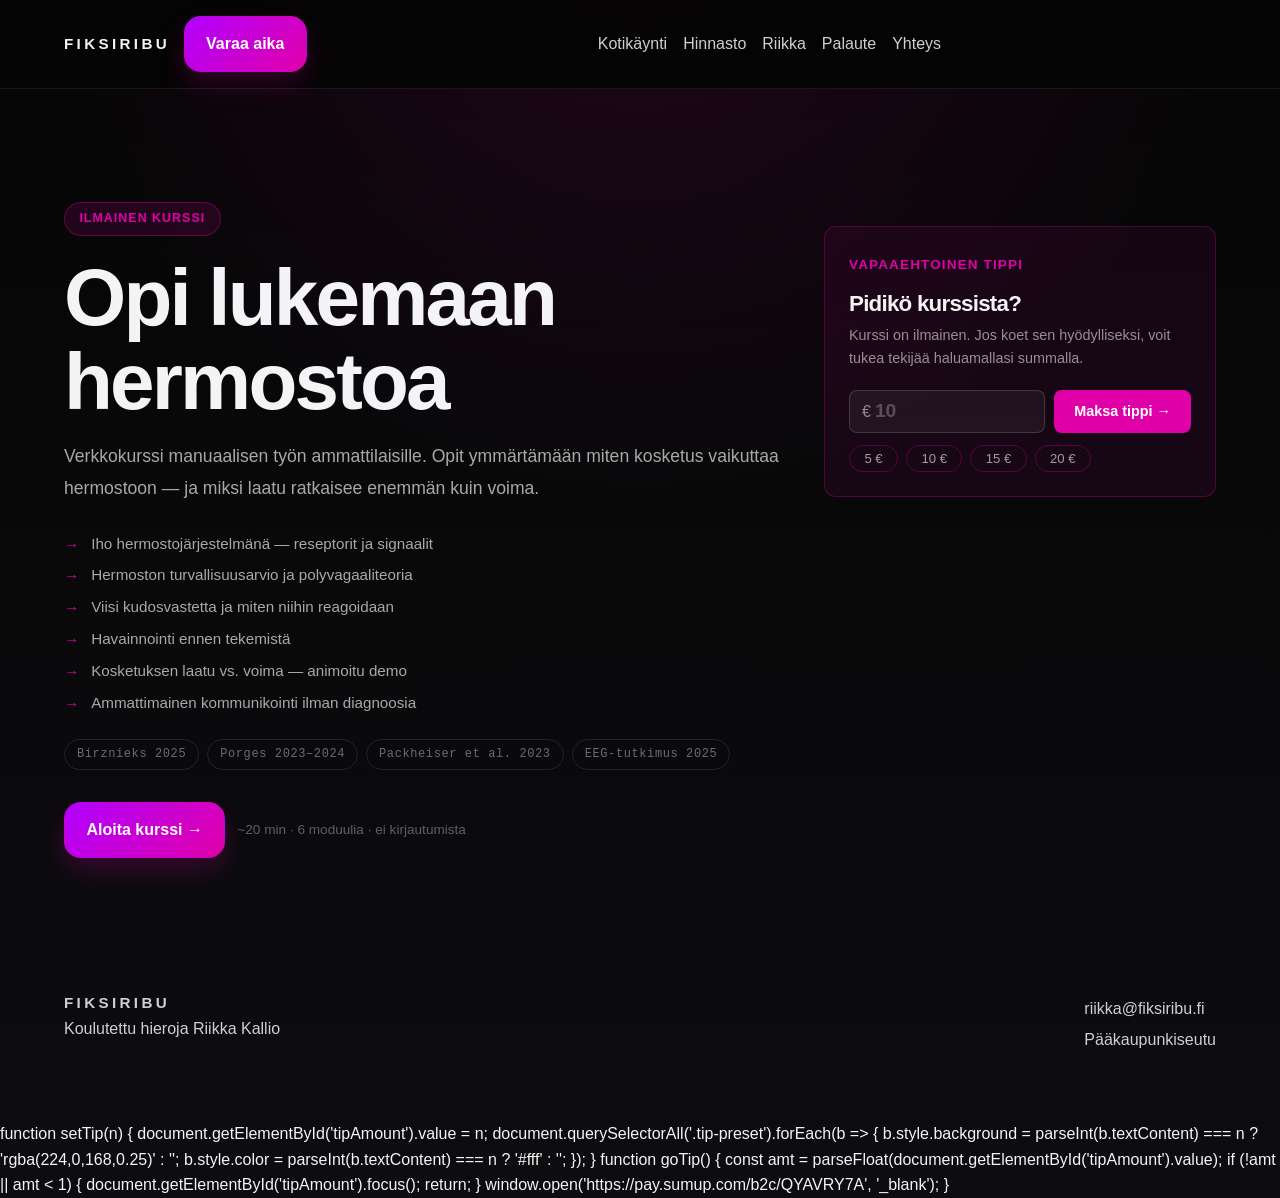
==== commit ef965ffc: "Päivitä tippi: vapaa summa + presetit" ====
--- a/koulutus/index.html
+++ b/koulutus/index.html
@@ -126,6 +126,75 @@
       font-family: 'IBM Plex Mono', monospace;
       letter-spacing: 0.05em;
     }
+
+    .tip-box {
+      background: rgba(224,0,168,0.07);
+      border: 1px solid rgba(224,0,168,0.28);
+      border-radius: 12px;
+      padding: 1.5rem;
+      margin: 1.5rem 0;
+    }
+    .tip-input-row {
+      display: flex;
+      gap: 0.6rem;
+      margin-bottom: 0.75rem;
+    }
+    .tip-input-wrap {
+      display: flex;
+      align-items: center;
+      background: rgba(255,255,255,0.05);
+      border: 1px solid rgba(255,255,255,0.15);
+      border-radius: 8px;
+      padding: 0 0.75rem;
+      flex: 1;
+    }
+    .tip-currency {
+      color: rgba(255,255,255,0.5);
+      font-size: 1rem;
+      margin-right: 4px;
+    }
+    .tip-input {
+      background: transparent;
+      border: none;
+      outline: none;
+      color: #fff;
+      font-size: 1.2rem;
+      font-weight: 700;
+      width: 100%;
+      padding: 0.6rem 0;
+    }
+    .tip-input::placeholder { color: rgba(255,255,255,0.25); }
+    .tip-input::-webkit-inner-spin-button,
+    .tip-input::-webkit-outer-spin-button { -webkit-appearance: none; }
+    .tip-go-btn {
+      background: #e000a8;
+      color: #fff;
+      border: none;
+      border-radius: 8px;
+      padding: 0 1.25rem;
+      font-weight: 700;
+      font-size: 0.9rem;
+      cursor: pointer;
+      transition: background 0.2s;
+      white-space: nowrap;
+    }
+    .tip-go-btn:hover { background: #b800b8; }
+    .tip-presets {
+      display: flex;
+      gap: 0.5rem;
+      flex-wrap: wrap;
+    }
+    .tip-preset {
+      background: transparent;
+      border: 1px solid rgba(224,0,168,0.3);
+      color: rgba(255,255,255,0.6);
+      border-radius: 999px;
+      padding: 0.3rem 0.9rem;
+      font-size: 0.82rem;
+      cursor: pointer;
+      transition: all 0.15s;
+    }
+    .tip-preset:hover { background: rgba(224,0,168,0.15); color:#fff; border-color:rgba(224,0,168,0.6); }
   </style>
   <script type="text/javascript">
     (function(c,l,a,r,i,t,y){
@@ -192,25 +261,24 @@
 
           <!-- OIKEA: TIPPI + ALOITUS -->
           <div>
-            <article class="card tip-card">
-              <p class="eyebrow">Vapaaehtoinen</p>
-              <h2>Pidikö kurssista?</h2>
-              <p>Kurssi on ilmainen. Jos koet sen hyödylliseksi, voit jättää tekijälle kahvirahaa.</p>
-              <div class="tip-amount-row">
-                <span class="tip-amount">5 €</span>
-                <span class="tip-amount">10 €</span>
-                <span class="tip-amount">15 €</span>
-              </div>
-              <a class="button button-primary" href="https://pay.sumup.com/b2c/QYAVRY7A" target="_blank" rel="noopener" style="width:100%;text-align:center;display:block">
-                Jätä tippi ☕
-              </a>
-              <div class="start-section">
-                <a class="button button-secondary" href="./kurssi/" style="width:100%;text-align:center;display:block">
-                  Aloita kurssi ilmaiseksi →
-                </a>
-                <p>Ei maksua, ei rekisteröitymistä.</p>
-              </div>
-            </article>
+            <div class="tip-box" id="tipBox">
+      <p class="eyebrow" style="color:#e000a8">Vapaaehtoinen tippi</p>
+      <h2 style="font-size:1.4rem;margin-bottom:0.5rem">Pidikö kurssista?</h2>
+      <p style="font-size:0.9rem;color:rgba(255,255,255,0.55);margin-bottom:1.25rem">Kurssi on ilmainen. Jos koet sen hyödylliseksi, voit tukea tekijää haluamallasi summalla.</p>
+      <div class="tip-input-row">
+        <div class="tip-input-wrap">
+          <span class="tip-currency">€</span>
+          <input type="number" id="tipAmount" min="1" max="200" placeholder="10" class="tip-input">
+        </div>
+        <button class="tip-go-btn" onclick="goTip()">Maksa tippi →</button>
+      </div>
+      <div class="tip-presets">
+        <button class="tip-preset" onclick="setTip(5)">5 €</button>
+        <button class="tip-preset" onclick="setTip(10)">10 €</button>
+        <button class="tip-preset" onclick="setTip(15)">15 €</button>
+        <button class="tip-preset" onclick="setTip(20)">20 €</button>
+      </div>
+    </div>
           </div>
 
         </div>
@@ -230,5 +298,19 @@
       </div>
     </footer>
   </div>
+
+  function setTip(n) {
+    document.getElementById('tipAmount').value = n;
+    document.querySelectorAll('.tip-preset').forEach(b => {
+      b.style.background = parseInt(b.textContent) === n ? 'rgba(224,0,168,0.25)' : '';
+      b.style.color = parseInt(b.textContent) === n ? '#fff' : '';
+    });
+  }
+  function goTip() {
+    const amt = parseFloat(document.getElementById('tipAmount').value);
+    if (!amt || amt < 1) { document.getElementById('tipAmount').focus(); return; }
+    window.open('https://pay.sumup.com/b2c/QYAVRY7A', '_blank');
+  }
+
 </body>
 </html>
